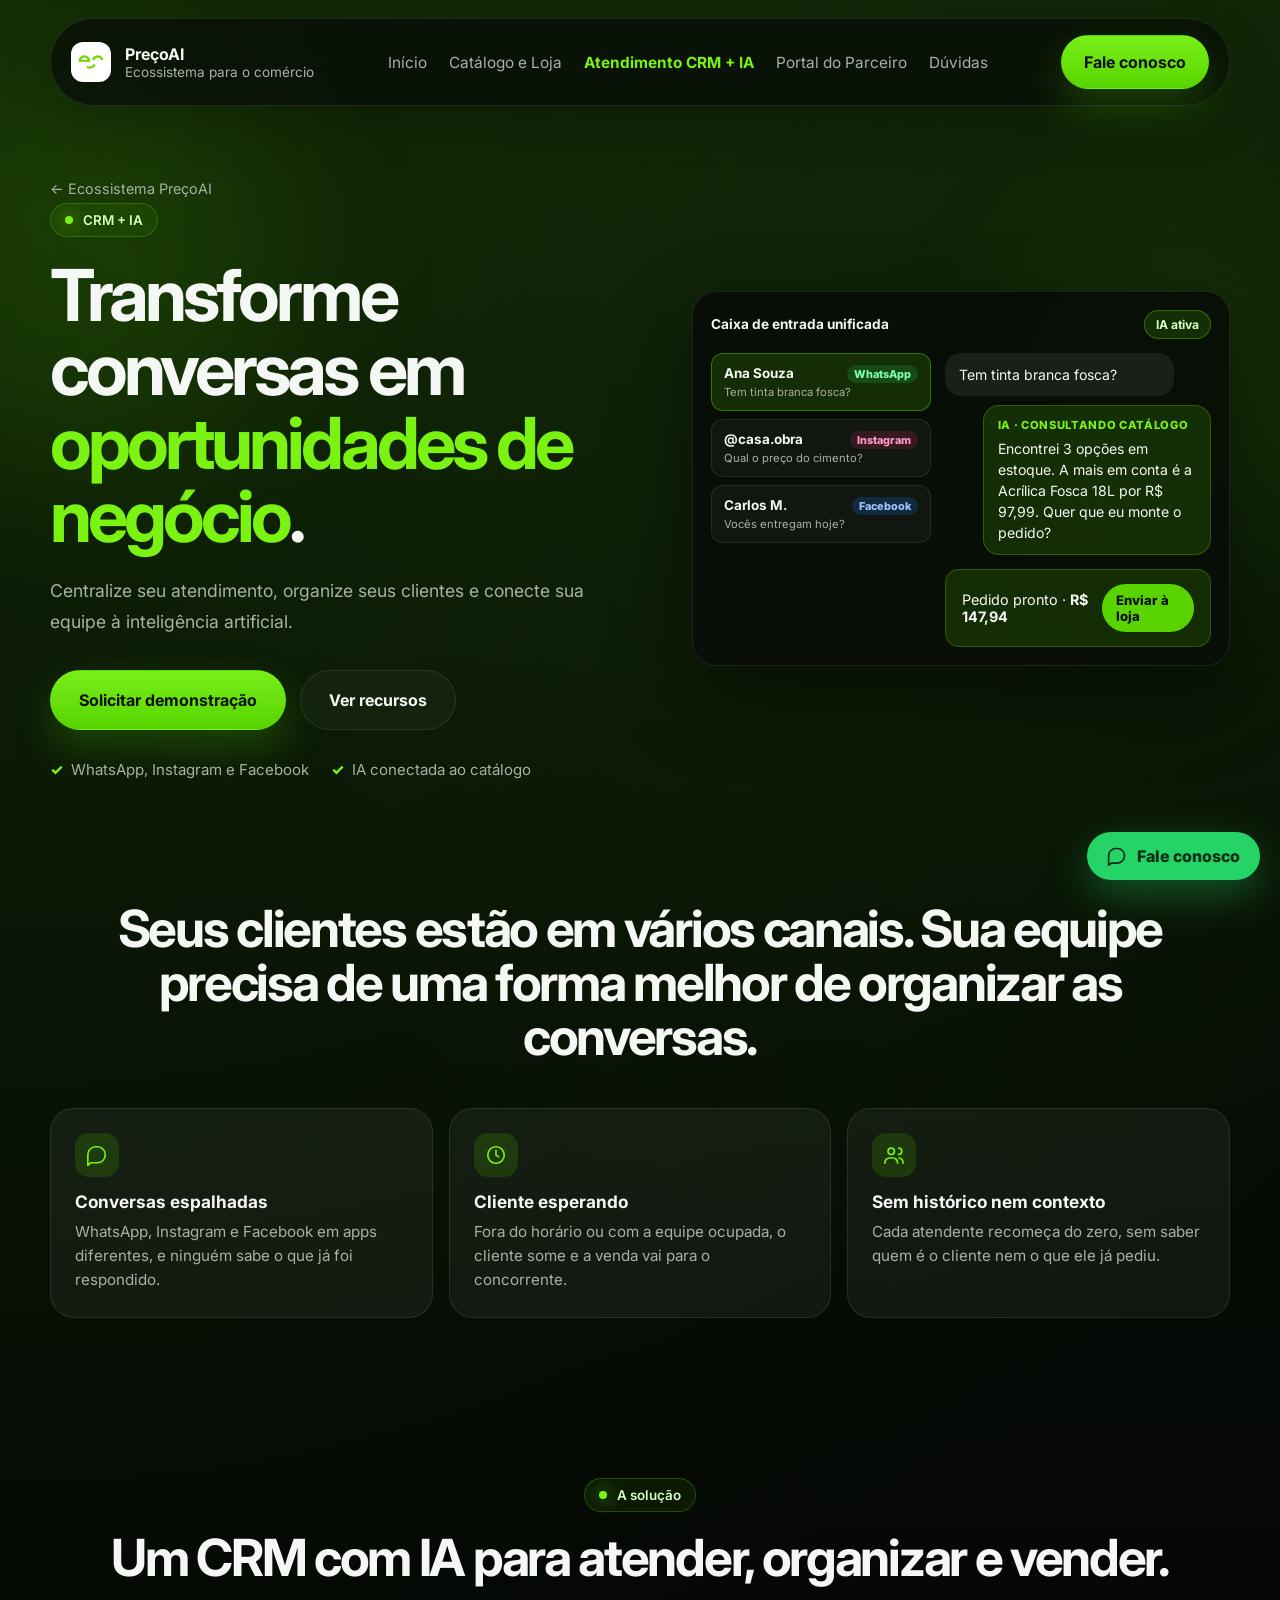
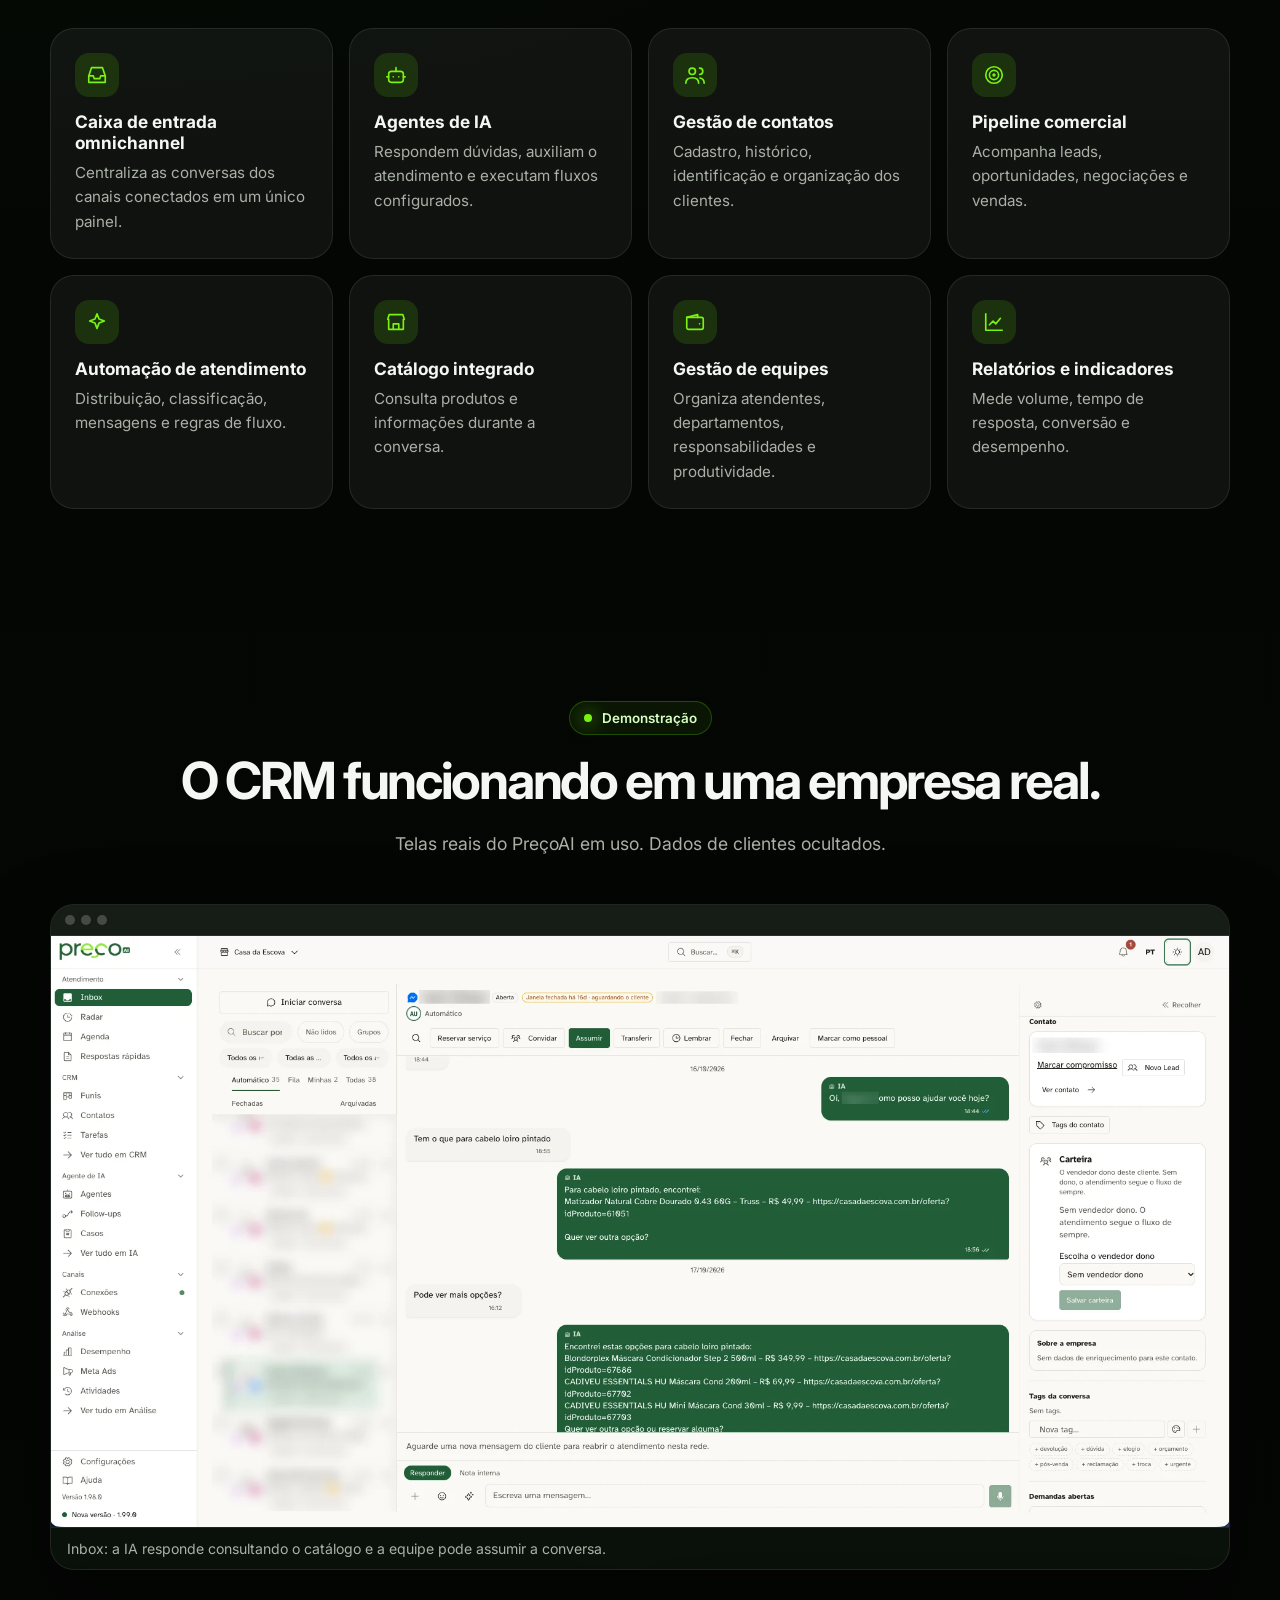
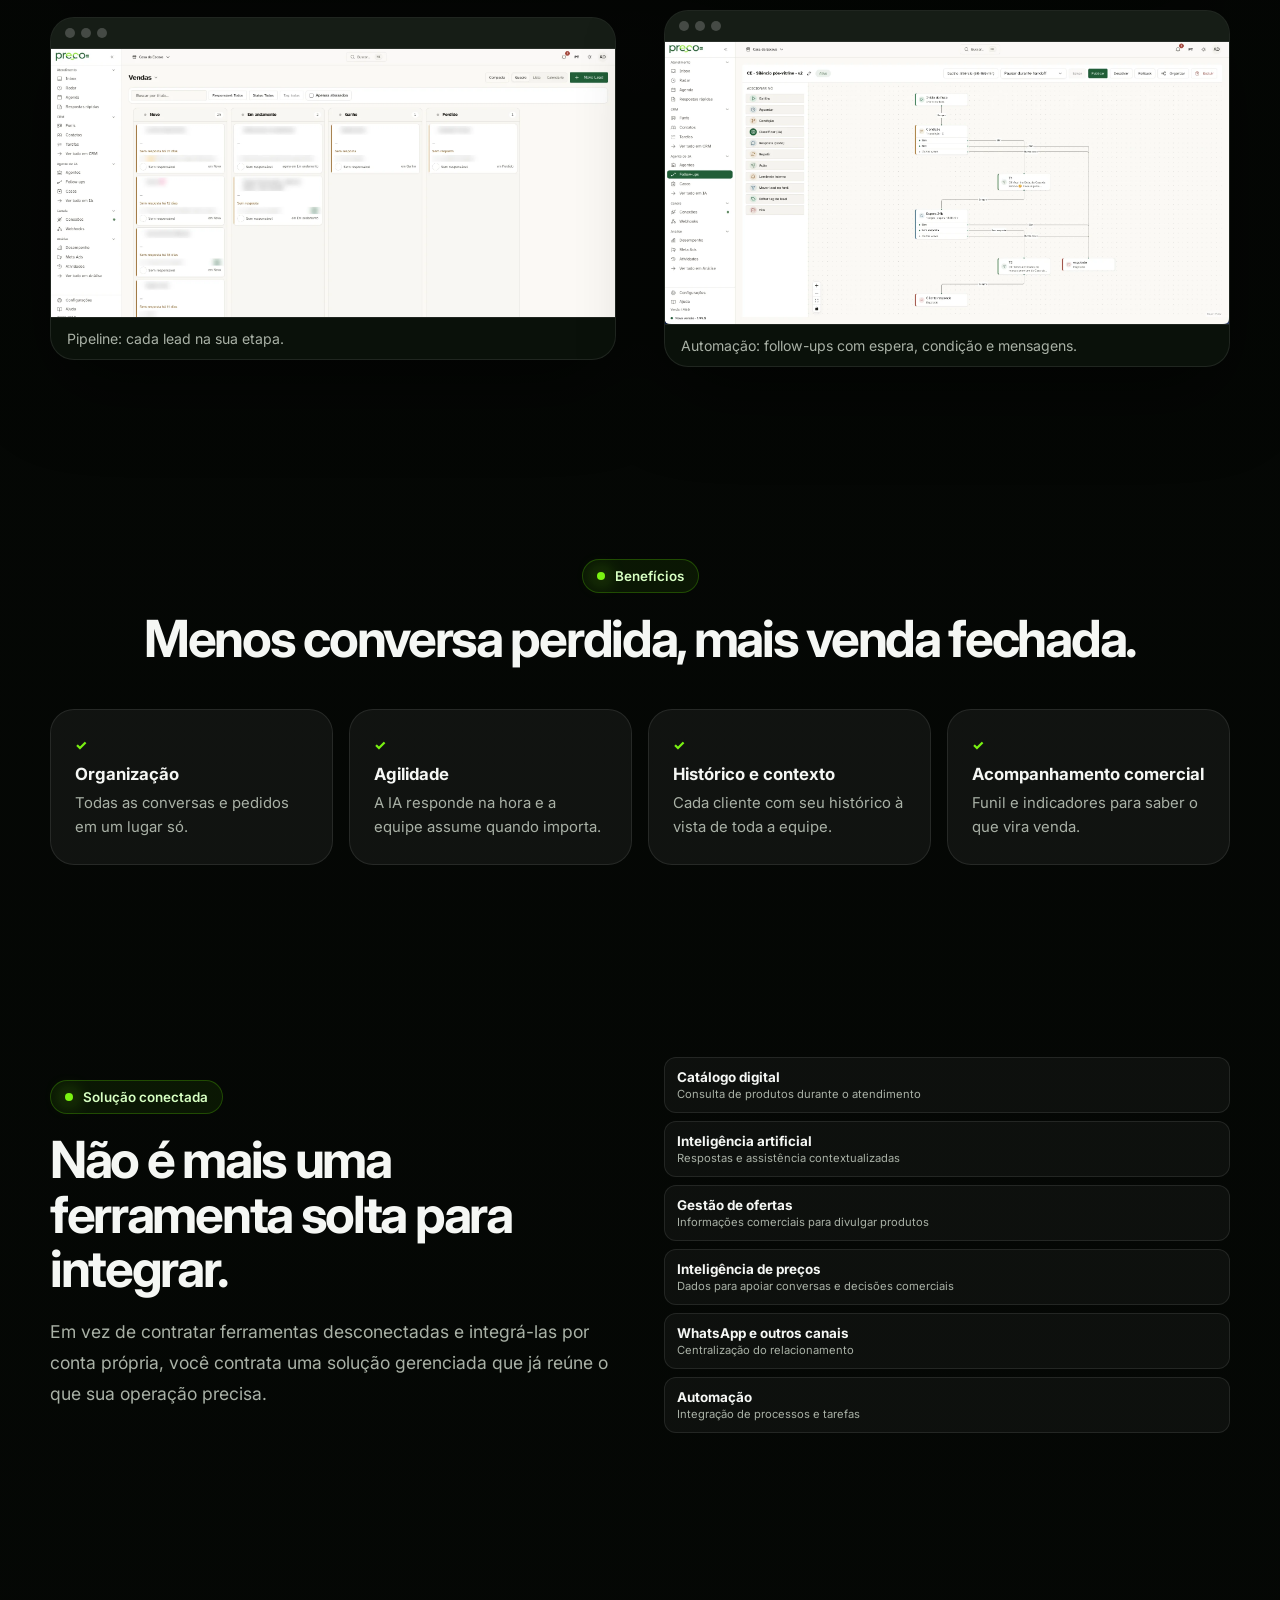
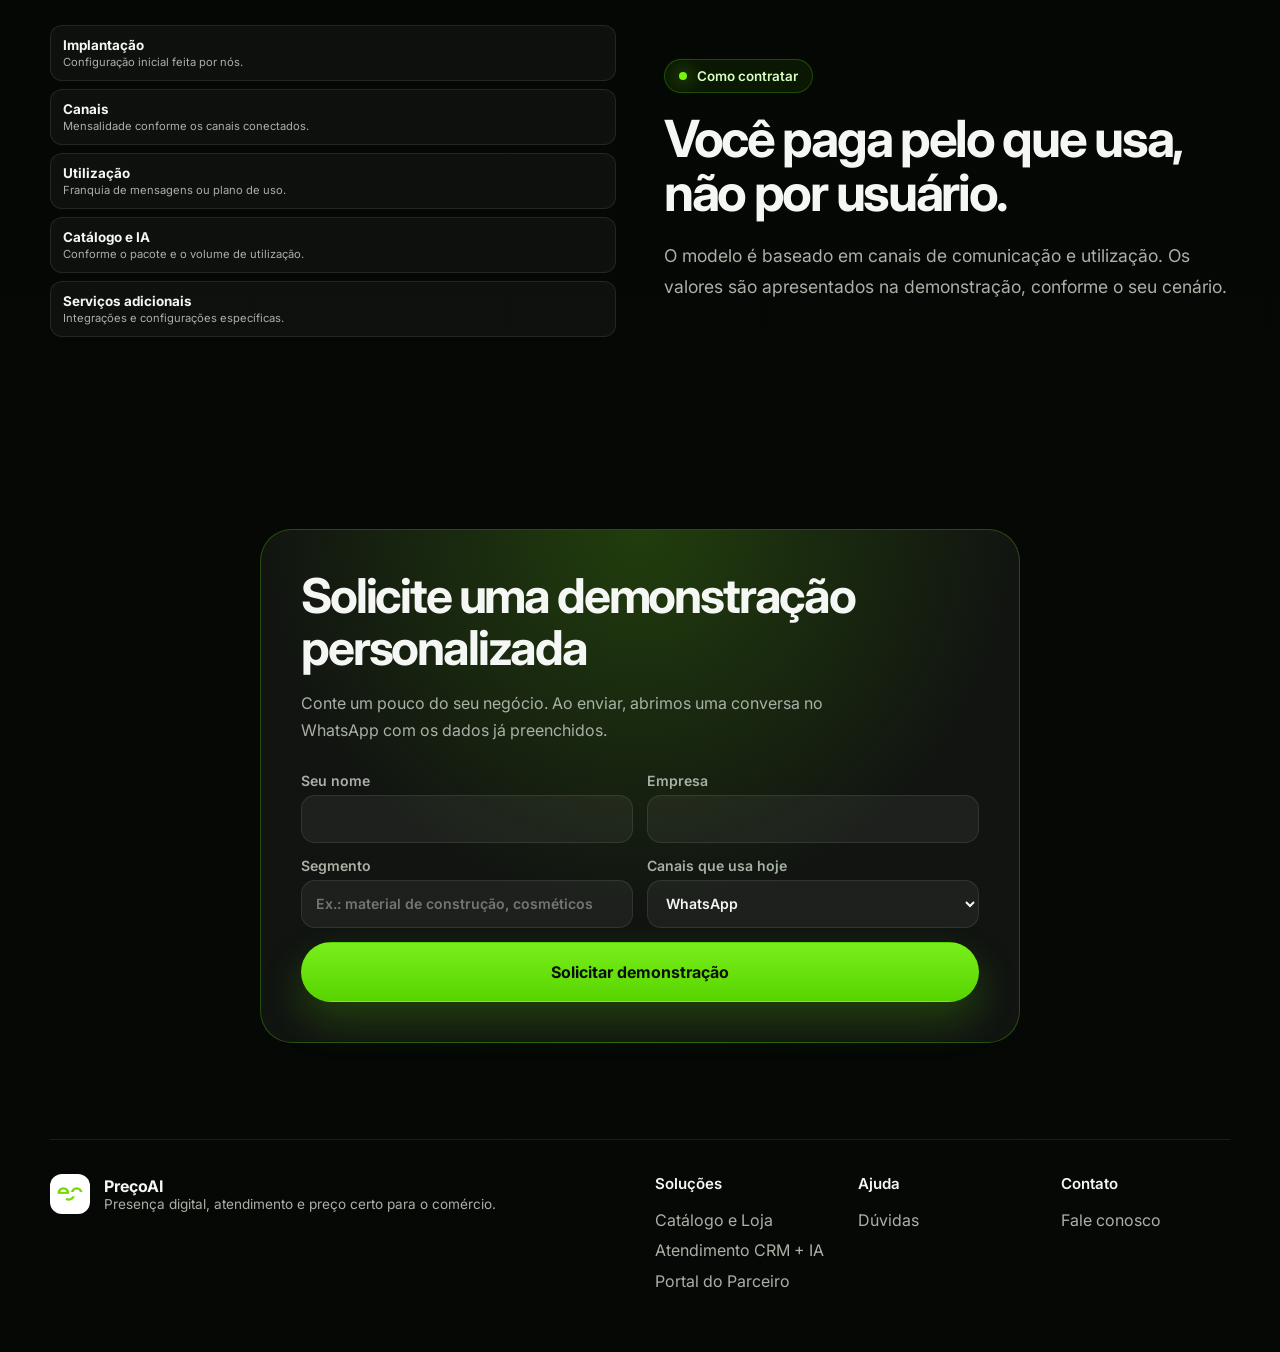
==== atendimento.html @ f839d039 "Reescreve a página de preços como Portal do Parceiro, com prints reais (dados ocultados) e formulári" ====
<!DOCTYPE html>
<html lang="pt-BR">
  <head>
    <meta charset="UTF-8" />
    <meta name="viewport" content="width=device-width, initial-scale=1.0" />
    <title>CRM com IA para atendimento e vendas | PreçoAI</title>
    <meta name="description" content="CRM com IA: centralize WhatsApp, Instagram e Facebook, organize clientes e transforme conversas em oportunidades de negócio." />
    <meta property="og:title" content="CRM com IA para atendimento e vendas | PreçoAI" />
    <meta property="og:description" content="CRM com IA: centralize WhatsApp, Instagram e Facebook, organize clientes e transforme conversas em oportunidades de negócio." />
    <meta property="og:type" content="website" />
    <meta property="og:image" content="./assets/capa-app.png" />
    <link rel="icon" type="image/png" href="./assets/favicon.png" />
    <link rel="preconnect" href="https://fonts.googleapis.com" />
    <link rel="preconnect" href="https://fonts.gstatic.com" crossorigin />
    <link href="https://fonts.googleapis.com/css2?family=Inter:wght@400;500;600;700;800&display=swap" rel="stylesheet" />
    <link rel="stylesheet" href="./styles.css" />
    <link rel="stylesheet" href="./ecossistema.css" />
  </head>
  <body>
    <div class="page-shell">
      <header class="topbar">
        <a class="brand" href="./index.html" aria-label="PreçoAI">
          <img src="./assets/favicon-wg.png" alt="" />
          <div><strong>PreçoAI</strong><span>Ecossistema para o comércio</span></div>
        </a>
        <button class="menu-toggle" type="button" aria-expanded="false" aria-controls="main-navigation">Menu</button>
        <nav class="nav-links" id="main-navigation" aria-label="Navegação principal"><a href="./index.html">Início</a><a href="./catalogo.html">Catálogo e Loja</a><a href="./atendimento.html" class="current" aria-current="page">Atendimento CRM + IA</a><a href="./precos.html">Portal do Parceiro</a><a href="./duvidas.html">Dúvidas</a></nav>
        <a class="button button-primary topbar-cta" href="https://wa.me/5595984042260?text=Ol%C3%A1%2C%20quero%20solicitar%20uma%20demonstra%C3%A7%C3%A3o%20do%20CRM%20com%20IA%20do%20Pre%C3%A7oAI." target="_blank" rel="noreferrer">Fale conosco</a>
      </header>
      <main>

<section class="eco-wrap eco-hero">
  <div class="reveal"><a class="crumb" href="./index.html">← Ecossistema PreçoAI</a><br/>
    <span class="eco-kicker"><span class="eyebrow-dot"></span>CRM + IA</span>
    <h1 class="eco-h1">Transforme conversas em <span class="hl">oportunidades de negócio</span>.</h1>
    <p class="eco-lead">Centralize seu atendimento, organize seus clientes e conecte sua equipe à inteligência artificial.</p>
    <div class="hero-actions"><a class="button button-primary button-large" href="#demonstracao">Solicitar demonstração</a><a class="button button-secondary button-large" href="#solucao">Ver recursos</a></div>
    <div class="eco-trust"><span>WhatsApp, Instagram e Facebook</span><span>IA conectada ao catálogo</span></div>
  </div>
  <div class="reveal reveal-delay" data-tilt><div class="mock">
  <div class="mock-head"><b>Caixa de entrada unificada</b><span class="chip on">IA ativa</span></div>
  <div class="inbox">
    <div class="inbox-list">
      <div class="inbox-item active"><b>Ana Souza <span class="ch wa">WhatsApp</span></b><small>Tem tinta branca fosca?</small></div>
      <div class="inbox-item"><b>@casa.obra <span class="ch ig">Instagram</span></b><small>Qual o preço do cimento?</small></div>
      <div class="inbox-item"><b>Carlos M. <span class="ch fb">Facebook</span></b><small>Vocês entregam hoje?</small></div>
    </div>
    <div>
      <div class="msg in">Tem tinta branca fosca?</div>
      <div class="msg ai"><small>IA · CONSULTANDO CATÁLOGO</small>Encontrei 3 opções em estoque. A mais em conta é a Acrílica Fosca 18L por R$ 97,99. Quer que eu monte o pedido?</div>
      <div class="mock-bar"><span>Pedido pronto · <b>R$ 147,94</b></span><span class="btn-mini">Enviar à loja</span></div>
    </div>
  </div>
</div></div>
</section>

<section class="eco-wrap eco-section tight">
  <div class="eco-center reveal"><h2 class="eco-h2">Seus clientes estão em vários canais. Sua equipe precisa de uma forma melhor de organizar as conversas.</h2></div>
  <div class="feat-grid reveal"><div class="feat"><span class="eco-ico"><svg viewBox="0 0 24 24" aria-hidden="true"><path d="M21 12a8.5 8.5 0 0 1-8.5 8.5H5l-3 3V12A8.5 8.5 0 0 1 10.5 3h2A8.5 8.5 0 0 1 21 12Z"/></svg></span><h3>Conversas espalhadas</h3><p>WhatsApp, Instagram e Facebook em apps diferentes, e ninguém sabe o que já foi respondido.</p></div><div class="feat"><span class="eco-ico"><svg viewBox="0 0 24 24" aria-hidden="true"><circle cx="12" cy="12" r="9"/><path d="M12 7v5l3 2"/></svg></span><h3>Cliente esperando</h3><p>Fora do horário ou com a equipe ocupada, o cliente some e a venda vai para o concorrente.</p></div><div class="feat"><span class="eco-ico"><svg viewBox="0 0 24 24" aria-hidden="true"><circle cx="9" cy="8" r="3.5"/><path d="M2 21c0-4 3-6 7-6s7 2 7 6"/><path d="M17 4.5a3.5 3.5 0 0 1 0 7M22 21c0-3-1.7-5-4.5-5.7"/></svg></span><h3>Sem histórico nem contexto</h3><p>Cada atendente recomeça do zero, sem saber quem é o cliente nem o que ele já pediu.</p></div></div>
</section>

<section class="eco-wrap eco-section" id="solucao">
  <div class="eco-center reveal"><span class="eco-kicker"><span class="eyebrow-dot"></span>A solução</span>
  <h2 class="eco-h2">Um CRM com IA para atender, organizar e vender.</h2></div>
  <div class="feat-grid reveal" style="grid-template-columns:repeat(4,1fr)"><div class="feat"><span class="eco-ico"><svg viewBox="0 0 24 24" aria-hidden="true"><path d="M3 13l3-9h12l3 9v7H3z"/><path d="M3 13h5l1 3h6l1-3h5"/></svg></span><h3>Caixa de entrada omnichannel</h3><p>Centraliza as conversas dos canais conectados em um único painel.</p></div><div class="feat"><span class="eco-ico"><svg viewBox="0 0 24 24" aria-hidden="true"><rect x="4" y="8" width="16" height="12" rx="3"/><path d="M12 8V4M9 14h.01M15 14h.01M2 14h2M20 14h2"/></svg></span><h3>Agentes de IA</h3><p>Respondem dúvidas, auxiliam o atendimento e executam fluxos configurados.</p></div><div class="feat"><span class="eco-ico"><svg viewBox="0 0 24 24" aria-hidden="true"><circle cx="9" cy="8" r="3.5"/><path d="M2 21c0-4 3-6 7-6s7 2 7 6"/><path d="M17 4.5a3.5 3.5 0 0 1 0 7M22 21c0-3-1.7-5-4.5-5.7"/></svg></span><h3>Gestão de contatos</h3><p>Cadastro, histórico, identificação e organização dos clientes.</p></div><div class="feat"><span class="eco-ico"><svg viewBox="0 0 24 24" aria-hidden="true"><circle cx="12" cy="12" r="9"/><circle cx="12" cy="12" r="5"/><circle cx="12" cy="12" r="1"/></svg></span><h3>Pipeline comercial</h3><p>Acompanha leads, oportunidades, negociações e vendas.</p></div><div class="feat"><span class="eco-ico"><svg viewBox="0 0 24 24" aria-hidden="true"><path d="M12 3l2.2 5.8L20 11l-5.8 2.2L12 19l-2.2-5.8L4 11l5.8-2.2z"/></svg></span><h3>Automação de atendimento</h3><p>Distribuição, classificação, mensagens e regras de fluxo.</p></div><div class="feat"><span class="eco-ico"><svg viewBox="0 0 24 24" aria-hidden="true"><path d="M3 9l1.5-5h15L21 9"/><path d="M4 9v11h16V9"/><path d="M9 20v-6h6v6"/></svg></span><h3>Catálogo integrado</h3><p>Consulta produtos e informações durante a conversa.</p></div><div class="feat"><span class="eco-ico"><svg viewBox="0 0 24 24" aria-hidden="true"><path d="M3 7h16a2 2 0 0 1 2 2v9a2 2 0 0 1-2 2H5a2 2 0 0 1-2-2z"/><path d="M3 7l12-3v3"/><path d="M17 14h.01"/></svg></span><h3>Gestão de equipes</h3><p>Organiza atendentes, departamentos, responsabilidades e produtividade.</p></div><div class="feat"><span class="eco-ico"><svg viewBox="0 0 24 24" aria-hidden="true"><path d="M3 3v18h18"/><path d="m7 15 4-4 3 3 5-6"/></svg></span><h3>Relatórios e indicadores</h3><p>Mede volume, tempo de resposta, conversão e desempenho.</p></div></div>
</section>

<section class="eco-wrap eco-section">
  <div class="eco-center reveal"><span class="eco-kicker"><span class="eyebrow-dot"></span>Demonstração</span>
  <h2 class="eco-h2">O CRM funcionando em uma empresa real.</h2>
  <p class="eco-lead">Telas reais do PreçoAI em uso. Dados de clientes ocultados.</p></div>
  <div class="reveal" style="margin-top:44px"><figure class="shot"><div class="shot-bar"><i></i><i></i><i></i></div><img src="./assets/crm-inbox.webp" alt="Inbox do PreçoAI com a IA atendendo um cliente e painel de contato" loading="lazy" width="1920" height="960" /><figcaption>Inbox: a IA responde consultando o catálogo e a equipe pode assumir a conversa.</figcaption></figure></div>
  <div class="split" style="margin-top:40px">
    <div class="reveal"><figure class="shot"><div class="shot-bar"><i></i><i></i><i></i></div><img src="./assets/crm-funil.webp" alt="Funil de vendas em quadro com etapas Novo, Em andamento, Ganho e Perdido" loading="lazy" width="1920" height="960" /><figcaption>Pipeline: cada lead na sua etapa.</figcaption></figure></div>
    <div class="reveal reveal-delay"><figure class="shot"><div class="shot-bar"><i></i><i></i><i></i></div><img src="./assets/crm-followups.webp" alt="Editor visual de follow-ups automáticos com condições e mensagens" loading="lazy" width="1920" height="960" /><figcaption>Automação: follow-ups com espera, condição e mensagens.</figcaption></figure></div>
  </div>
</section>

<section class="eco-wrap eco-section">
  <div class="eco-center reveal"><span class="eco-kicker"><span class="eyebrow-dot"></span>Benefícios</span>
  <h2 class="eco-h2">Menos conversa perdida, mais venda fechada.</h2></div>
  <div class="steps reveal" style="counter-reset:none"><div class="step nonum"><h3>Organização</h3><p>Todas as conversas e pedidos em um lugar só.</p></div><div class="step nonum"><h3>Agilidade</h3><p>A IA responde na hora e a equipe assume quando importa.</p></div><div class="step nonum"><h3>Histórico e contexto</h3><p>Cada cliente com seu histórico à vista de toda a equipe.</p></div><div class="step nonum"><h3>Acompanhamento comercial</h3><p>Funil e indicadores para saber o que vira venda.</p></div></div>
</section>

<section class="eco-wrap eco-section">
  <div class="split">
    <div class="reveal"><span class="eco-kicker"><span class="eyebrow-dot"></span>Solução conectada</span>
      <h2 class="eco-h2">Não é mais uma ferramenta solta para integrar.</h2>
      <p class="eco-lead">Em vez de contratar ferramentas desconectadas e integrá-las por conta própria, você contrata uma solução gerenciada que já reúne o que sua operação precisa.</p></div>
    <div class="reveal reveal-delay"><div class="inbox-list"><div class="inbox-item"><b>Catálogo digital</b><small>Consulta de produtos durante o atendimento</small></div><div class="inbox-item"><b>Inteligência artificial</b><small>Respostas e assistência contextualizadas</small></div><div class="inbox-item"><b>Gestão de ofertas</b><small>Informações comerciais para divulgar produtos</small></div><div class="inbox-item"><b>Inteligência de preços</b><small>Dados para apoiar conversas e decisões comerciais</small></div><div class="inbox-item"><b>WhatsApp e outros canais</b><small>Centralização do relacionamento</small></div><div class="inbox-item"><b>Automação</b><small>Integração de processos e tarefas</small></div></div></div>
  </div>
</section>

<section class="eco-wrap eco-section">
  <div class="split rev">
    <div class="reveal"><span class="eco-kicker"><span class="eyebrow-dot"></span>Como contratar</span>
      <h2 class="eco-h2">Você paga pelo que usa, não por usuário.</h2>
      <p class="eco-lead">O modelo é baseado em canais de comunicação e utilização. Os valores são apresentados na demonstração, conforme o seu cenário.</p></div>
    <div class="reveal reveal-delay"><div class="inbox-list"><div class="inbox-item"><b>Implantação</b><small>Configuração inicial feita por nós.</small></div><div class="inbox-item"><b>Canais</b><small>Mensalidade conforme os canais conectados.</small></div><div class="inbox-item"><b>Utilização</b><small>Franquia de mensagens ou plano de uso.</small></div><div class="inbox-item"><b>Catálogo e IA</b><small>Conforme o pacote e o volume de utilização.</small></div><div class="inbox-item"><b>Serviços adicionais</b><small>Integrações e configurações específicas.</small></div></div></div>
  </div>
</section>

<section class="eco-wrap eco-section" id="demonstracao">
  <div class="eco-wrap reveal" style="max-width:760px;padding:0">
    <div class="eco-cta" style="text-align:left;padding:40px">
      <h2>Solicite uma demonstração personalizada</h2>
      <p style="margin-left:0">Conte um pouco do seu negócio. Ao enviar, abrimos uma conversa no WhatsApp com os dados já preenchidos.</p>
      <form class="demo-form" data-wa="5595984042260" data-msg="Olá, quero solicitar uma demonstração do CRM com IA do PreçoAI.">
        <label data-l="Nome">Seu nome<input name="nome" required autocomplete="name" /></label>
        <label data-l="Empresa">Empresa<input name="empresa" required autocomplete="organization" /></label>
        <label data-l="Segmento">Segmento<input name="segmento" placeholder="Ex.: material de construção, cosméticos" /></label>
        <label data-l="Canais">Canais que usa hoje
          <select name="canais"><option>WhatsApp</option><option>WhatsApp e Instagram</option><option>WhatsApp, Instagram e Facebook</option><option>Outros</option></select>
        </label>
        <button class="button button-primary button-large" type="submit">Solicitar demonstração</button>
      </form>
    </div>
  </div>
</section>

      </main>
      <footer class="footer">
        <div class="footer-brand"><img src="./assets/favicon-wg.png" alt="" /><div><strong>PreçoAI</strong><span>Presença digital, atendimento e preço certo para o comércio.</span></div></div>
        <div class="footer-columns">
          <div><span>Soluções</span><a href="./catalogo.html">Catálogo e Loja</a><a href="./atendimento.html">Atendimento CRM + IA</a><a href="./precos.html">Portal do Parceiro</a></div>
          <div><span>Ajuda</span><a href="./duvidas.html">Dúvidas</a></div>
          <div><span>Contato</span><a href="https://wa.me/5595984042260?text=Ol%C3%A1%2C%20quero%20falar%20com%20o%20Pre%C3%A7oAI." target="_blank" rel="noreferrer">Fale conosco</a></div>
        </div>
      </footer>
    </div>
    <a class="wa-float" href="https://wa.me/5595984042260?text=Ol%C3%A1%2C%20quero%20solicitar%20uma%20demonstra%C3%A7%C3%A3o%20do%20CRM%20com%20IA%20do%20Pre%C3%A7oAI." target="_blank" rel="noreferrer" aria-label="Fale conosco pelo WhatsApp">
      <svg width="20" height="20" viewBox="0 0 24 24" fill="none" stroke="currentColor" stroke-width="2" stroke-linecap="round" stroke-linejoin="round" aria-hidden="true"><path d="M21 12a8.5 8.5 0 0 1-8.5 8.5H5l-3 3V12A8.5 8.5 0 0 1 10.5 3h2A8.5 8.5 0 0 1 21 12Z"/></svg><span>Fale conosco</span>
    </a>
    <script src="./script.js"></script>
  </body>
</html>
---- styles.css ----
:root {
  --bg: #050805;
  --surface: rgba(10, 16, 10, 0.78);
  --surface-strong: #0d130d;
  --surface-soft: rgba(255, 255, 255, 0.05);
  --text: #f5f7f4;
  --muted: #a9b1a6;
  --line: rgba(255, 255, 255, 0.09);
  --accent: #59d400;
  --accent-strong: #7af212;
  --accent-soft: rgba(89, 212, 0, 0.16);
  --accent-glow: rgba(89, 212, 0, 0.3);
  --shadow: 0 30px 80px rgba(0, 0, 0, 0.45);
  --radius-xl: 32px;
  --radius-lg: 24px;
  --radius-md: 18px;
  --radius-sm: 14px;
  --content-width: 1180px;
}

*,
*::before,
*::after {
  box-sizing: border-box;
}

html {
  scroll-behavior: smooth;
}

body {
  margin: 0;
  font-family: "Inter", "SF Pro Display", system-ui, sans-serif;
  background:
    radial-gradient(circle at top left, rgba(89, 212, 0, 0.12), transparent 28%),
    radial-gradient(circle at top right, rgba(89, 212, 0, 0.08), transparent 22%),
    linear-gradient(180deg, #071007 0%, #040604 30%, #050805 100%);
  color: var(--text);
}

img {
  display: block;
  max-width: 100%;
}

a {
  color: inherit;
  text-decoration: none;
}

button {
  font: inherit;
}

.icon-sprite {
  position: absolute;
  width: 0;
  height: 0;
  overflow: hidden;
}

.page-shell {
  position: relative;
  overflow: hidden;
}

.page-shell::before,
.page-shell::after {
  content: "";
  position: fixed;
  inset: auto;
  z-index: -1;
  pointer-events: none;
  border-radius: 999px;
  filter: blur(80px);
}

.page-shell::before {
  width: 420px;
  height: 420px;
  top: 6%;
  left: -140px;
  background: rgba(89, 212, 0, 0.12);
}

.page-shell::after {
  width: 340px;
  height: 340px;
  right: -80px;
  top: 24%;
  background: rgba(89, 212, 0, 0.08);
}

.topbar,
.section,
.proof-strip,
.footer {
  width: min(calc(100% - 40px), var(--content-width));
  margin-inline: auto;
}

.topbar {
  position: sticky;
  top: 18px;
  z-index: 20;
  display: flex;
  align-items: center;
  justify-content: space-between;
  gap: 20px;
  padding: 16px 20px;
  margin-top: 18px;
  background: rgba(7, 12, 7, 0.72);
  backdrop-filter: blur(18px);
  border: 1px solid var(--line);
  border-radius: 999px;
  box-shadow: 0 18px 50px rgba(0, 0, 0, 0.18);
}

.menu-toggle {
  display: none;
  border: 1px solid var(--line);
  border-radius: 999px;
  padding: 10px 14px;
  background: rgba(255, 255, 255, 0.04);
  color: var(--text);
  font-weight: 700;
}

.home-hero {
  min-height: calc(100vh - 112px);
}

.home-banner {
  width: min(calc(100% - 44px), var(--content-width));
  margin: 28px auto 0;
  overflow: hidden;
  border: 1px solid var(--line);
  border-radius: var(--radius-xl);
  background: rgba(255, 255, 255, 0.04);
}

.home-banner img {
  display: block;
  width: 100%;
  height: auto;
  object-fit: cover;
}

.hero-note {
  display: flex;
  align-items: center;
  gap: 10px;
  margin-top: 24px;
  color: var(--muted);
  font-size: 0.92rem;
}

.home-hero-visual {
  position: relative;
  min-height: 580px;
}

.offer-dashboard {
  position: absolute;
  inset: 7% 0 auto 5%;
  z-index: 2;
  padding: 24px;
  border-radius: var(--radius-xl);
  background: rgba(8, 14, 8, 0.92);
  backdrop-filter: blur(22px);
}

.offer-dashboard-header,
.offer-row,
.offer-highlight,
.search-bar {
  display: flex;
  align-items: center;
}

.offer-dashboard-header {
  justify-content: space-between;
  gap: 14px;
}

.offer-dashboard-header > span:last-child,
.offer-row span,
.offer-highlight span,
.offer-highlight small {
  color: var(--muted);
  font-size: 0.82rem;
}

.search-bar {
  gap: 10px;
  margin-top: 24px;
  padding: 15px 16px;
  border: 1px solid var(--line);
  border-radius: 16px;
  color: var(--muted);
  background: rgba(255, 255, 255, 0.04);
}

.search-bar span {
  color: var(--accent-strong);
  font-size: 1.25rem;
}

.offer-highlight {
  gap: 16px;
  margin-top: 16px;
  padding: 18px;
  border: 1px solid rgba(89, 212, 0, 0.2);
  border-radius: 20px;
  background: linear-gradient(135deg, rgba(89, 212, 0, 0.16), rgba(255, 255, 255, 0.03));
}

.offer-highlight strong,
.offer-highlight small {
  display: block;
}

.offer-highlight strong {
  margin-top: 4px;
  font-size: 1.05rem;
}

.offer-highlight small {
  margin-top: 6px;
  line-height: 1.5;
}

.offer-icon,
.offer-avatar,
.journey-icon {
  display: grid;
  place-items: center;
  flex: 0 0 auto;
  border-radius: 15px;
  background: rgba(89, 212, 0, 0.12);
  border: 1px solid rgba(89, 212, 0, 0.18);
}

.offer-icon {
  width: 52px;
  height: 52px;
  font-size: 1.5rem;
}

.offer-list {
  display: grid;
  gap: 10px;
  margin-top: 16px;
}

.offer-row {
  gap: 12px;
  padding: 12px;
  border-radius: 16px;
  background: rgba(255, 255, 255, 0.035);
}

.offer-avatar {
  width: 42px;
  height: 42px;
}

.offer-row div:nth-child(2) {
  min-width: 0;
  flex: 1;
}

.offer-row strong,
.offer-row span {
  display: block;
}

.offer-row span {
  margin-top: 4px;
  white-space: nowrap;
  overflow: hidden;
  text-overflow: ellipsis;
}

.offer-row b {
  color: #d7ffc2;
  font-size: 0.78rem;
  white-space: nowrap;
}

.audience-split,
.journey-grid,
.home-links-grid {
  display: grid;
  gap: 18px;
}

.audience-split {
  grid-template-columns: repeat(2, minmax(0, 1fr));
}

.audience-panel {
  min-height: 310px;
  padding: 32px;
  border: 1px solid var(--line);
  border-radius: var(--radius-lg);
  background: linear-gradient(180deg, rgba(255, 255, 255, 0.05), rgba(255, 255, 255, 0.025));
  box-shadow: var(--shadow);
}

.audience-panel-accent {
  background: linear-gradient(180deg, rgba(89, 212, 0, 0.17), rgba(255, 255, 255, 0.025));
}

.panel-kicker {
  display: block;
  margin-top: 22px;
  color: #d7ffc2;
  font-size: 0.86rem;
  font-weight: 700;
}

.audience-panel h3 {
  max-width: 430px;
  margin: 10px 0 0;
  font-size: clamp(1.7rem, 3vw, 2.5rem);
  letter-spacing: -0.04em;
}

.audience-panel p {
  max-width: 500px;
  margin: 14px 0 0;
  color: var(--muted);
  line-height: 1.7;
}

.text-link {
  display: inline-flex;
  gap: 8px;
  margin-top: 22px;
  color: #d7ffc2;
  font-weight: 700;
}

.journey-grid {
  grid-template-columns: repeat(4, minmax(0, 1fr));
}

.journey-card {
  position: relative;
  min-height: 250px;
  padding: 24px;
  border: 1px solid var(--line);
  border-radius: var(--radius-lg);
  background: linear-gradient(180deg, rgba(255, 255, 255, 0.05), rgba(255, 255, 255, 0.025));
}

.journey-card > span {
  position: absolute;
  top: 18px;
  right: 20px;
  color: rgba(255, 255, 255, 0.14);
  font-size: 2.2rem;
  font-weight: 800;
}

.journey-icon {
  width: 50px;
  height: 50px;
  font-size: 1.35rem;
}

.journey-card h3 {
  margin: 24px 0 0;
  font-size: 1.2rem;
}

.journey-card p {
  margin: 12px 0 0;
  color: var(--muted);
  line-height: 1.65;
}

.home-links-grid {
  grid-template-columns: repeat(5, minmax(0, 1fr));
}

.home-video-section {
  padding-top: 0;
}

.home-video {
  display: block;
  width: min(100%, 1120px);
  margin: 0 auto;
  aspect-ratio: 16 / 9;
  object-fit: cover;
  border: 1px solid var(--line);
  border-radius: var(--radius-xl);
  background: #050705;
}

.home-link-card {
  min-height: 220px;
  padding: 24px;
  border: 1px solid var(--line);
  border-radius: var(--radius-lg);
  background: linear-gradient(180deg, rgba(255, 255, 255, 0.05), rgba(255, 255, 255, 0.025));
  transition: transform 180ms ease, border-color 180ms ease, background 180ms ease;
}

.home-link-card:hover {
  transform: translateY(-4px);
  border-color: rgba(89, 212, 0, 0.34);
  background: linear-gradient(180deg, rgba(89, 212, 0, 0.1), rgba(255, 255, 255, 0.03));
}

.home-link-card > span {
  color: #d7ffc2;
  font-size: 0.82rem;
  font-weight: 700;
}

.home-link-card h3 {
  margin: 32px 0 0;
  font-size: 1.2rem;
}

.home-link-card p {
  min-height: 60px;
  margin: 12px 0 0;
  color: var(--muted);
  line-height: 1.6;
}

.home-link-card strong {
  display: block;
  margin-top: 18px;
  color: #d7ffc2;
  font-size: 0.9rem;
}

.content-page {
  padding-top: 72px;
}

.content-hero {
  max-width: 820px;
  padding-bottom: 58px;
}

.content-hero h1 {
  margin: 20px 0 0;
  max-width: 800px;
  font-size: clamp(2.8rem, 6vw, 5.5rem);
  line-height: 1.02;
  letter-spacing: -0.06em;
}

.content-hero p {
  max-width: 700px;
  margin: 24px 0 0;
  color: var(--muted);
  font-size: 1.1rem;
  line-height: 1.75;
}

.info-grid,
.plan-grid,
.faq-grid {
  display: grid;
  grid-template-columns: repeat(3, minmax(0, 1fr));
  gap: 18px;
}

.info-card,
.plan-card,
.faq-card {
  padding: 28px;
  border: 1px solid var(--line);
  border-radius: var(--radius-lg);
  background: linear-gradient(180deg, rgba(255, 255, 255, 0.05), rgba(255, 255, 255, 0.025));
  box-shadow: var(--shadow);
}

.info-card h2,
.info-card h3,
.plan-card h2,
.faq-card h2 {
  margin: 18px 0 0;
  font-size: 1.45rem;
  letter-spacing: -0.03em;
}

.info-card p,
.plan-card p,
.faq-card p {
  margin: 12px 0 0;
  color: var(--muted);
  line-height: 1.7;
}

.info-card ul,
.plan-card ul {
  display: grid;
  gap: 10px;
  margin: 20px 0 0;
  padding: 0;
  list-style: none;
}

.info-card li,
.plan-card li {
  position: relative;
  padding-left: 20px;
  color: var(--muted);
  line-height: 1.5;
}

.info-card li::before,
.plan-card li::before {
  content: "✓";
  position: absolute;
  left: 0;
  color: var(--accent-strong);
}

.plan-grid {
  grid-template-columns: repeat(3, minmax(0, 1fr));
}

.plan-card {
  min-height: 390px;
}

.plan-card.featured {
  border-color: rgba(89, 212, 0, 0.38);
  background: linear-gradient(180deg, rgba(89, 212, 0, 0.16), rgba(255, 255, 255, 0.025));
}

.plan-limit {
  display: block;
  margin-top: 20px;
  color: var(--text);
  font-size: 1.6rem;
  font-weight: 800;
  letter-spacing: -0.04em;
}

.page-cta {
  margin-top: 34px;
}

.faq-grid {
  grid-template-columns: repeat(2, minmax(0, 1fr));
}

.faq-card h2 {
  font-size: 1.15rem;
}

.simple-footer-cta {
  margin-top: 22px;
}

@media (max-width: 920px) {
  .info-grid,
  .plan-grid,
  .faq-grid {
    grid-template-columns: 1fr;
  }
}

.brand,
.footer-brand {
  display: flex;
  align-items: center;
  gap: 14px;
}

.brand img,
.footer-brand img {
  width: 40px;
  height: 40px;
  border-radius: 12px;
}

.brand strong,
.footer-brand strong {
  display: block;
  font-size: 1rem;
}

.brand span,
.footer-brand span {
  display: block;
  color: var(--muted);
  font-size: 0.85rem;
}

.nav-links {
  display: flex;
  align-items: center;
  gap: 22px;
  color: var(--muted);
  font-size: 0.96rem;
}

.nav-links a:hover {
  color: var(--text);
}

.section {
  padding: 110px 0;
}

.hero {
  display: grid;
  grid-template-columns: 1.02fr 0.98fr;
  align-items: center;
  min-height: calc(100vh - 112px);
  gap: 48px;
  padding-top: 48px;
}

.hero-copy {
  max-width: 610px;
}

.eyebrow,
.section-kicker,
.pill,
.comparison-label {
  display: inline-flex;
  align-items: center;
  gap: 10px;
  padding: 8px 14px;
  border-radius: 999px;
  border: 1px solid rgba(89, 212, 0, 0.25);
  background: rgba(89, 212, 0, 0.08);
  color: #d7ffc2;
  font-size: 0.84rem;
  font-weight: 600;
  letter-spacing: 0.01em;
}

.eyebrow-dot,
.status-dot {
  width: 8px;
  height: 8px;
  border-radius: 50%;
  background: var(--accent-strong);
  box-shadow: 0 0 18px var(--accent-strong);
}

.hero h1,
.section-heading h2,
.final-cta-card h2 {
  margin: 20px 0 0;
  line-height: 1.02;
  letter-spacing: -0.05em;
}

.hero h1 {
  font-size: clamp(3.4rem, 7vw, 6.2rem);
}

.hero-subtitle,
.section-heading p,
.final-cta-card p,
.pricing-header p,
.investment-card p {
  color: var(--muted);
  font-size: 1.08rem;
  line-height: 1.7;
}

.hero-subtitle {
  margin: 24px 0 0;
  max-width: 580px;
}

.hero-actions {
  display: flex;
  gap: 14px;
  flex-wrap: wrap;
  margin-top: 32px;
}

.button {
  display: inline-flex;
  align-items: center;
  justify-content: center;
  gap: 10px;
  min-height: 54px;
  padding: 0 22px;
  border-radius: 999px;
  border: 1px solid transparent;
  font-weight: 700;
  transition: transform 180ms ease, box-shadow 180ms ease, border-color 180ms ease,
    background 180ms ease;
}

.button svg {
  width: 18px;
  height: 18px;
  stroke: currentColor;
  fill: none;
  stroke-width: 1.8;
  stroke-linecap: round;
  stroke-linejoin: round;
}

.button:hover {
  transform: translateY(-1px);
}

.button-primary {
  background: linear-gradient(180deg, #79ef1a 0%, #59d400 100%);
  color: #071007;
  box-shadow: 0 18px 40px rgba(89, 212, 0, 0.24);
}

.button-primary:hover {
  box-shadow: 0 22px 46px rgba(89, 212, 0, 0.32);
}

.button-secondary {
  border-color: var(--line);
  background: rgba(255, 255, 255, 0.03);
  color: var(--text);
}

.button-secondary:hover {
  border-color: rgba(89, 212, 0, 0.3);
  background: rgba(89, 212, 0, 0.08);
}

.button-large {
  min-height: 60px;
  padding-inline: 28px;
}

.hero-metrics {
  display: grid;
  grid-template-columns: repeat(3, minmax(0, 1fr));
  gap: 14px;
  margin-top: 36px;
}

.metric-card,
.proof-card,
.bento-card,
.flow-card,
.comparison-card,
.audience-card,
.module-chip,
.investment-card,
.final-cta-card,
.screen-card,
.pricing-table,
.glass-card {
  background: linear-gradient(180deg, rgba(255, 255, 255, 0.05), rgba(255, 255, 255, 0.025));
  border: 1px solid var(--line);
  box-shadow: var(--shadow);
}

.metric-card {
  padding: 18px;
  border-radius: var(--radius-md);
}

.metric-card strong {
  display: block;
  font-size: 0.95rem;
}

.metric-card span {
  display: block;
  margin-top: 8px;
  color: var(--muted);
  line-height: 1.6;
  font-size: 0.92rem;
}

.hero-visual {
  position: relative;
  min-height: 720px;
}

.visual-glow {
  position: absolute;
  inset: 8% 12% auto auto;
  width: 320px;
  height: 320px;
  border-radius: 50%;
  background: radial-gradient(circle, rgba(89, 212, 0, 0.42), transparent 70%);
  filter: blur(40px);
}

.conversation-card {
  position: absolute;
  top: 12%;
  left: 0;
  z-index: 3;
  width: min(100%, 420px);
  padding: 24px;
  border-radius: var(--radius-xl);
  background: rgba(8, 14, 8, 0.92);
  backdrop-filter: blur(22px);
  border: 1px solid rgba(255, 255, 255, 0.08);
}

.conversation-header,
.order-summary,
.screen-card-top,
.cart-header,
.pricing-header {
  display: flex;
  align-items: center;
  justify-content: space-between;
  gap: 14px;
}

.conversation-header span:last-child,
.screen-card-top span {
  color: var(--muted);
  font-size: 0.86rem;
}

.status-pill {
  display: inline-flex;
  align-items: center;
  gap: 10px;
  font-size: 0.82rem;
  color: #d7ffc2;
}

.chat-stream {
  margin-top: 24px;
  display: grid;
  gap: 12px;
}

.chat-bubble {
  max-width: 88%;
  padding: 16px 18px;
  border-radius: 18px;
  line-height: 1.65;
}

.chat-user {
  justify-self: end;
  background: rgba(89, 212, 0, 0.16);
}

.chat-ai {
  background: rgba(255, 255, 255, 0.05);
  color: var(--text);
}

.product-inline-list {
  display: grid;
  gap: 12px;
  margin-top: 22px;
}

.product-inline {
  display: grid;
  grid-template-columns: 46px 1fr auto;
  align-items: center;
  gap: 12px;
  padding: 14px;
  border-radius: 18px;
  background: rgba(255, 255, 255, 0.035);
  border: 1px solid rgba(255, 255, 255, 0.06);
}

.product-inline strong,
.demo-product-card strong,
.cart-item strong,
.flow-card h3,
.bento-card h3,
.pricing-table h3,
.investment-card h3,
.final-cta-card h2 {
  font-weight: 700;
}

.product-inline span,
.demo-product-card small,
.cart-item small,
.bento-card p,
.flow-card p,
.conversation-line p,
.demo-step p,
.whatsapp-ready p,
.audience-card span,
.module-chip,
.feature-list li,
.limit-list li,
.comparison-card li {
  color: var(--muted);
}

.product-inline em {
  font-style: normal;
  font-size: 0.8rem;
  color: #d7ffc2;
  padding: 8px 10px;
  border-radius: 999px;
  background: rgba(89, 212, 0, 0.12);
}

.product-swatch,
.paint-preview,
.cart-thumb {
  border-radius: 14px;
  background: linear-gradient(135deg, #ffffff 0%, #d9e1e7 100%);
  border: 1px solid rgba(0, 0, 0, 0.06);
}

.product-emoji {
  width: 46px;
  height: 46px;
  display: grid;
  place-items: center;
  border-radius: 14px;
  background: linear-gradient(180deg, rgba(89, 212, 0, 0.16), rgba(89, 212, 0, 0.06));
  border: 1px solid rgba(89, 212, 0, 0.16);
  box-shadow: inset 0 1px 0 rgba(255, 255, 255, 0.06);
  font-size: 1.45rem;
}

.product-swatch {
  width: 46px;
  height: 46px;
}

.swatch-white,
.preview-snow {
  background: linear-gradient(135deg, #ffffff 0%, #eceff2 100%);
}

.swatch-ice,
.preview-cloud {
  background: linear-gradient(135deg, #f2f4f7 0%, #cfd5db 100%);
}

.preview-graphite {
  background: linear-gradient(135deg, #262e27 0%, #59625a 100%);
}

.order-summary {
  margin-top: 22px;
  padding-top: 22px;
  border-top: 1px solid var(--line);
}

.order-summary span,
.cart-footer small {
  display: block;
  color: var(--muted);
  font-size: 0.84rem;
}

.order-summary strong,
.cart-footer strong {
  display: block;
  margin-top: 5px;
}

.order-summary button,
.demo-product-card button,
.cart-footer button {
  border: 0;
  border-radius: 999px;
  padding: 12px 16px;
  background: linear-gradient(180deg, #79ef1a 0%, #59d400 100%);
  color: #071007;
  font-weight: 700;
}

.device-stage {
  position: absolute;
  right: 0;
  bottom: 0;
  width: min(100%, 520px);
}

.device-frame {
  position: relative;
  overflow: hidden;
  border-radius: 38px;
  border: 1px solid rgba(255, 255, 255, 0.08);
  background: linear-gradient(180deg, rgba(4, 8, 4, 0.92), rgba(8, 14, 8, 0.88));
  padding: 16px;
}

.device-frame img,
.screen-card img {
  width: 100%;
  border-radius: 28px;
  object-fit: cover;
  box-shadow: 0 24px 60px rgba(0, 0, 0, 0.32);
}

.floating-tag {
  position: absolute;
  z-index: 4;
  display: inline-flex;
  align-items: center;
  gap: 10px;
  padding: 14px 16px;
  border-radius: 999px;
  background: rgba(10, 18, 10, 0.86);
  border: 1px solid rgba(89, 212, 0, 0.18);
  box-shadow: 0 20px 50px rgba(0, 0, 0, 0.32);
  color: #dcffc8;
  font-size: 0.86rem;
}

.floating-tag svg,
.icon-badge svg,
.audience-card svg,
.module-chip svg,
.comparison-card svg {
  width: 18px;
  height: 18px;
  stroke: currentColor;
  fill: none;
  stroke-width: 1.8;
  stroke-linecap: round;
  stroke-linejoin: round;
}

.floating-tag-top {
  top: -18px;
  right: 20px;
}

.floating-tag-bottom {
  bottom: 24px;
  left: -18px;
}

.proof-strip {
  display: grid;
  grid-template-columns: repeat(3, minmax(0, 1fr));
  gap: 18px;
  margin-top: -10px;
}

.proof-card {
  padding: 24px 26px;
  border-radius: 24px;
}

.proof-card span {
  display: block;
  color: #d7ffc2;
  font-size: 0.84rem;
  font-weight: 600;
  letter-spacing: 0.01em;
}

.proof-card strong {
  display: block;
  margin-top: 12px;
  font-size: 1.08rem;
  line-height: 1.5;
}

.section-heading {
  max-width: 760px;
  margin-bottom: 42px;
}

.section-heading h2 {
  font-size: clamp(2.1rem, 4vw, 3.7rem);
}

.flow-grid {
  display: grid;
  grid-template-columns: repeat(4, minmax(0, 1fr));
  gap: 18px;
}

.flow-card,
.bento-card,
.audience-card,
.module-chip,
.comparison-card,
.pricing-table,
.investment-card,
.final-cta-card,
.screen-card {
  border-radius: var(--radius-lg);
}

.flow-card {
  position: relative;
  padding: 28px;
  min-height: 280px;
}

.step-number {
  position: absolute;
  top: 24px;
  right: 24px;
  font-size: 3rem;
  font-weight: 800;
  letter-spacing: -0.06em;
  color: rgba(255, 255, 255, 0.06);
}

.icon-badge {
  width: 52px;
  height: 52px;
  border-radius: 16px;
  display: grid;
  place-items: center;
  color: #d7ffc2;
  background: rgba(89, 212, 0, 0.12);
  border: 1px solid rgba(89, 212, 0, 0.18);
}

.flow-card h3,
.bento-card h3 {
  margin: 18px 0 0;
  font-size: 1.22rem;
  line-height: 1.35;
}

.flow-card p,
.bento-card p {
  margin: 14px 0 0;
  line-height: 1.7;
}

.bento-grid {
  display: grid;
  grid-template-columns: repeat(4, minmax(0, 1fr));
  gap: 18px;
}

.bento-card {
  min-height: 220px;
  padding: 26px;
}

.bento-card-large {
  grid-column: span 2;
  grid-row: span 2;
  display: grid;
  gap: 22px;
}

.bento-shot-stack {
  display: grid;
  grid-template-columns: 1fr 1fr;
  gap: 14px;
}

.bento-shot-stack img {
  height: 100%;
  min-height: 320px;
  object-fit: cover;
  border-radius: 24px;
}

.demo-layout {
  display: grid;
  grid-template-columns: 1.08fr 0.92fr;
  gap: 22px;
  align-items: start;
}

.demo-conversation {
  padding: 28px;
  border-radius: 28px;
  backdrop-filter: blur(18px);
}

.conversation-line span,
.demo-step span,
.whatsapp-ready span,
.cart-header span {
  display: block;
  color: #d7ffc2;
  font-size: 0.84rem;
  font-weight: 600;
}

.conversation-line p,
.demo-step p,
.whatsapp-ready p {
  margin: 10px 0 0;
  font-size: 1rem;
  line-height: 1.7;
}

.conversation-line + .conversation-line {
  margin-top: 22px;
}

.demo-products {
  display: grid;
  gap: 14px;
  margin: 28px 0;
}

.demo-product-card,
.cart-ecommerce,
.whatsapp-ready {
  border: 1px solid var(--line);
  background: rgba(255, 255, 255, 0.03);
  border-radius: 22px;
}

.demo-product-card {
  display: grid;
  grid-template-columns: 62px 1fr auto;
  align-items: center;
  gap: 14px;
  padding: 16px;
}

.paint-preview,
.cart-thumb {
  width: 62px;
  height: 62px;
}

.demo-emoji,
.cart-emoji {
  width: 62px;
  height: 62px;
  font-size: 1.8rem;
  border-radius: 18px;
}

.demo-step {
  margin-bottom: 18px;
}

.cart-ecommerce {
  padding: 22px;
}

.cart-header h3,
.pricing-header h3 {
  margin: 0;
  font-size: 1.32rem;
}

.cart-item {
  display: grid;
  grid-template-columns: 62px 1fr auto;
  align-items: center;
  gap: 14px;
  padding: 14px 0;
  border-bottom: 1px solid var(--line);
}

.cart-item:last-of-type {
  border-bottom: 0;
}

.cart-footer {
  display: flex;
  align-items: center;
  justify-content: space-between;
  gap: 14px;
  padding-top: 18px;
}

.whatsapp-ready {
  margin-top: 18px;
  padding: 22px;
  background: linear-gradient(180deg, rgba(89, 212, 0, 0.1), rgba(255, 255, 255, 0.04));
}

.screen-card {
  overflow: hidden;
  padding: 18px;
}

.screen-card-top {
  padding: 8px 6px 18px;
}

.screen-card-top strong {
  font-size: 1.12rem;
}

.comparison-section {
  padding-top: 90px;
}

.comparison-grid {
  display: grid;
  grid-template-columns: 1fr 1fr;
  gap: 18px;
}

.comparison-card {
  padding: 30px;
}

.comparison-card ul,
.feature-list,
.limit-list {
  margin: 22px 0 0;
  padding: 0;
  list-style: none;
  display: grid;
  gap: 14px;
}

.comparison-card li,
.feature-list li {
  display: flex;
  align-items: center;
  gap: 12px;
  min-height: 28px;
  line-height: 1.7;
}

.comparison-card-accent {
  background:
    linear-gradient(180deg, rgba(89, 212, 0, 0.16), rgba(255, 255, 255, 0.03)),
    linear-gradient(180deg, rgba(255, 255, 255, 0.05), rgba(255, 255, 255, 0.025));
}

.comparison-card-accent li,
.feature-list li {
  color: var(--text);
}

.comparison-card-accent svg,
.feature-list svg {
  color: #d7ffc2;
}

.comparison-card-muted svg {
  color: #ef8b8b;
}

.audience-grid {
  display: grid;
  grid-template-columns: repeat(5, minmax(0, 1fr));
  gap: 16px;
}

.audience-card {
  display: flex;
  flex-direction: column;
  gap: 16px;
  padding: 22px;
  min-height: 150px;
}

.audience-card svg,
.module-chip svg {
  color: #d7ffc2;
}

.modules-grid {
  display: grid;
  grid-template-columns: repeat(4, minmax(0, 1fr));
  gap: 16px;
}

.module-chip {
  display: flex;
  align-items: center;
  gap: 12px;
  min-height: 74px;
  padding: 0 20px;
  font-weight: 600;
}

.pricing-layout {
  display: grid;
  grid-template-columns: 1.08fr 0.92fr;
  gap: 18px;
  align-items: start;
}

.pricing-table {
  padding: 30px;
}

.investment-card h3 {
  display: block;
  margin-top: 10px;
  font-size: clamp(2.6rem, 4vw, 3.5rem);
  line-height: 1;
  letter-spacing: -0.06em;
}

.pricing-columns {
  display: grid;
  grid-template-columns: 1fr 1fr;
  gap: 28px;
  margin-top: 28px;
}

.pricing-columns h4 {
  margin: 0;
  font-size: 1rem;
}

.feature-list svg {
  width: 18px;
  height: 18px;
  stroke: currentColor;
  fill: none;
  stroke-width: 1.8;
  stroke-linecap: round;
  stroke-linejoin: round;
}

.limit-list li {
  position: relative;
  padding-left: 18px;
  min-height: 28px;
  line-height: 1.7;
}

.limit-list li::before {
  content: "";
  position: absolute;
  left: 0;
  top: 11px;
  width: 6px;
  height: 6px;
  border-radius: 50%;
  background: rgba(89, 212, 0, 0.72);
}

.investment-card {
  position: sticky;
  top: 110px;
  padding: 30px;
  background:
    radial-gradient(circle at top right, rgba(89, 212, 0, 0.22), transparent 38%),
    linear-gradient(180deg, rgba(255, 255, 255, 0.05), rgba(255, 255, 255, 0.02));
}

.investment-card .button + .button {
  margin-top: 12px;
}

.final-cta {
  padding-bottom: 120px;
}

.final-cta-card {
  text-align: center;
  padding: 70px 24px;
  background:
    radial-gradient(circle at top center, rgba(89, 212, 0, 0.16), transparent 38%),
    linear-gradient(180deg, rgba(255, 255, 255, 0.05), rgba(255, 255, 255, 0.02));
}

.final-cta-card h2 {
  max-width: 920px;
  margin-inline: auto;
  font-size: clamp(2.2rem, 4.2vw, 4.2rem);
}

.final-cta-card p {
  max-width: 760px;
  margin: 18px auto 0;
}

.final-cta-card .button {
  margin-top: 30px;
}

.footer {
  display: flex;
  align-items: flex-start;
  justify-content: space-between;
  gap: 28px;
  padding: 34px 0 56px;
  border-top: 1px solid var(--line);
}

.footer-columns {
  display: grid;
  grid-template-columns: repeat(3, minmax(0, 1fr));
  gap: 34px;
}

.footer-columns span {
  display: block;
  margin-bottom: 12px;
  color: var(--text);
  font-size: 0.94rem;
  font-weight: 600;
}

.footer-columns a {
  display: block;
  color: var(--muted);
  line-height: 1.9;
}

.footer-columns a:hover {
  color: var(--text);
}

.reveal {
  opacity: 0;
  transform: translateY(24px);
  transition: opacity 650ms ease, transform 650ms ease;
}

.reveal-delay {
  transition-delay: 90ms;
}

.reveal-delay-2 {
  transition-delay: 160ms;
}

.reveal-delay-3 {
  transition-delay: 230ms;
}

.reveal.is-visible {
  opacity: 1;
  transform: translateY(0);
}

@media (max-width: 1200px) {
  .hero {
    grid-template-columns: 1fr;
    min-height: auto;
    padding-top: 34px;
  }

  .hero-copy {
    max-width: none;
  }

  .hero-visual {
    min-height: 760px;
  }

  .flow-grid,
  .bento-grid,
  .audience-grid,
  .modules-grid {
    grid-template-columns: repeat(2, minmax(0, 1fr));
  }

  .journey-grid,
  .home-links-grid {
    grid-template-columns: repeat(2, minmax(0, 1fr));
  }

  .bento-card-large {
    grid-column: span 2;
  }

  .demo-layout,
  .pricing-layout,
  .comparison-grid {
    grid-template-columns: 1fr;
  }

  .investment-card {
    position: static;
  }
}

@media (max-width: 920px) {
  .topbar {
    padding: 14px 16px;
    border-radius: 28px;
  }

  .nav-links {
    display: none;
  }

  .menu-toggle {
    display: inline-flex;
  }

  .topbar.menu-open {
    flex-wrap: wrap;
  }

  .topbar.menu-open .nav-links {
    display: grid;
    order: 4;
    width: 100%;
    grid-template-columns: repeat(2, minmax(0, 1fr));
    padding-top: 12px;
    border-top: 1px solid var(--line);
  }

  .topbar .button {
    display: none;
  }

  .hero-metrics,
  .proof-strip,
  .pricing-columns {
    grid-template-columns: 1fr;
  }

  .audience-split {
    grid-template-columns: 1fr;
  }

  .conversation-card {
    position: relative;
    top: auto;
    left: auto;
    width: 100%;
    margin-bottom: 24px;
  }

  .device-stage {
    position: relative;
    width: 100%;
  }

  .hero-visual {
    min-height: auto;
  }

  .floating-tag-top,
  .floating-tag-bottom {
    position: static;
    margin: 0 0 14px;
  }

  .bento-shot-stack {
    grid-template-columns: 1fr;
  }

  .demo-product-card,
  .cart-item {
    grid-template-columns: 1fr;
    justify-items: start;
  }

  .cart-footer,
  .pricing-header {
    flex-direction: column;
    align-items: flex-start;
  }

  .footer,
  .footer-columns {
    grid-template-columns: 1fr;
    display: grid;
  }
}

@media (max-width: 640px) {
  .topbar,
  .home-banner,
  .section,
  .proof-strip,
  .footer {
    width: min(calc(100% - 24px), var(--content-width));
  }

  .home-banner {
    margin-top: 18px;
    border-radius: 18px;
  }

  .home-banner img {
    min-height: 280px;
    object-position: center;
  }

  .section {
    padding: 84px 0;
  }

  .hero h1 {
    font-size: 3rem;
  }

  .home-hero-visual {
    min-height: 500px;
  }

  .offer-dashboard {
    inset: 0;
    padding: 16px;
  }

  .offer-row b {
    display: none;
  }

  .journey-grid,
  .home-links-grid {
    grid-template-columns: 1fr;
  }

  .home-video {
    width: 100%;
    border-radius: 18px;
  }

  .audience-panel {
    min-height: auto;
    padding: 24px;
  }

  .hero-subtitle {
    font-size: 1rem;
  }

  .hero-metrics {
    display: none;
  }

  .hero-visual {
    display: grid;
    gap: 18px;
  }

  .flow-grid,
  .bento-grid,
  .audience-grid,
  .modules-grid {
    grid-template-columns: 1fr;
  }

  .bento-card-large {
    grid-column: span 1;
  }

  .proof-card,
  .flow-card,
  .bento-card,
  .comparison-card,
  .pricing-table,
  .investment-card,
  .final-cta-card,
  .demo-conversation,
  .screen-card {
    padding-inline: 20px;
  }

  .conversation-card {
    padding: 16px;
    margin-bottom: 0;
  }

  .chat-bubble {
    max-width: 100%;
    padding: 12px 14px;
  }

  .product-inline-list {
    gap: 10px;
  }

  .product-inline:nth-child(2) {
    display: none;
  }

  .device-stage {
    max-width: 290px;
    margin-inline: auto;
  }

  .device-frame {
    padding: 12px;
  }

  .device-frame img {
    max-height: 440px;
    object-fit: cover;
    object-position: top center;
  }

  .floating-tag {
    display: none;
  }

  .hero-actions .button {
    width: 100%;
  }
}
---- ecossistema.css ----
/* Ecossistema PreçoAI — componentes novos, camada sobre styles.css */

.eco-wrap { width: min(calc(100% - 40px), var(--content-width)); margin-inline: auto; }
.eco-section { padding: 96px 0; }
.eco-section.tight { padding: 64px 0; }

.eco-kicker {
  display: inline-flex; align-items: center; gap: 10px;
  padding: 8px 14px; border: 1px solid rgba(89,212,0,.28); border-radius: 999px;
  background: rgba(89,212,0,.08); color: #d7ffc2; font-size: .84rem; font-weight: 600;
}
.eco-h1 { margin: 22px 0 0; font-size: clamp(2.5rem, 5.6vw, 4.9rem); line-height: 1.03; letter-spacing: -.055em; }
.eco-h2 { margin: 18px 0 0; font-size: clamp(2rem, 4vw, 3.2rem); line-height: 1.06; letter-spacing: -.045em; }
.eco-lead { margin: 22px 0 0; max-width: 620px; color: var(--muted); font-size: 1.1rem; line-height: 1.75; }
.eco-center { text-align: center; }
.eco-center .eco-lead { margin-inline: auto; }
.hl { color: var(--accent-strong); }

/* Hero */
.eco-hero { display: grid; grid-template-columns: 1.05fr .95fr; gap: 48px; align-items: center; padding: 72px 0 40px; }
.eco-hero .hero-actions { margin-top: 32px; }
.eco-trust { display: flex; flex-wrap: wrap; gap: 10px 22px; margin-top: 30px; color: var(--muted); font-size: .94rem; }
.eco-trust span::before { content: "✓"; color: var(--accent-strong); font-weight: 800; margin-right: 8px; }

/* Hub diagram (home) */
.hub { position: relative; padding: 28px; border: 1px solid var(--line); border-radius: var(--radius-xl);
  background: linear-gradient(180deg, rgba(255,255,255,.05), rgba(255,255,255,.015)); box-shadow: var(--shadow); }
.hub-core { display: flex; align-items: center; gap: 14px; padding: 18px; border-radius: var(--radius-md);
  background: var(--accent-soft); border: 1px solid rgba(89,212,0,.3); }
.hub-core img { width: 46px; height: 46px; border-radius: 12px; }
.hub-core strong { display: block; } .hub-core span { color: var(--muted); font-size: .88rem; }
.hub-grid { display: grid; gap: 12px; margin-top: 14px; }
.hub-node { display: flex; align-items: center; gap: 14px; padding: 16px; border: 1px solid var(--line);
  border-radius: var(--radius-md); background: rgba(255,255,255,.04); }
.hub-node b { display: block; font-size: .98rem; } .hub-node small { color: var(--muted); }
.hub-ico { flex: none; width: 44px; height: 44px; display: grid; place-items: center; border-radius: 14px;
  background: var(--accent-soft); color: var(--accent-strong); }
.hub-ico svg, .eco-ico svg { width: 22px; height: 22px; stroke: currentColor; fill: none; stroke-width: 1.8; stroke-linecap: round; stroke-linejoin: round; }
.hub-leads { display: flex; flex-wrap: wrap; gap: 8px; margin-top: 16px; }
.lead-pill { padding: 7px 12px; border-radius: 999px; font-size: .8rem; font-weight: 600;
  border: 1px solid var(--line); background: rgba(255,255,255,.05); color: var(--muted); }
.lead-pill::before { content: "● "; color: var(--accent-strong); }

/* Faixa de diferenciais */
.eco-strip { display: grid; grid-template-columns: repeat(4, 1fr); gap: 14px; }
.eco-strip div { padding: 20px; border: 1px solid var(--line); border-radius: var(--radius-md); background: var(--surface-soft); }
.eco-strip b { display: block; font-size: 1.02rem; } .eco-strip span { display: block; margin-top: 6px; color: var(--muted); font-size: .92rem; line-height: 1.5; }

/* Cartões dos 3 pilares (clicáveis) */
.pillars { display: grid; grid-template-columns: repeat(3, 1fr); gap: 20px; margin-top: 48px; }
.pillar { display: flex; flex-direction: column; padding: 28px; border: 1px solid var(--line); border-radius: var(--radius-xl);
  background: linear-gradient(180deg, rgba(255,255,255,.06), rgba(255,255,255,.02));
  transition: transform .2s ease, border-color .2s ease, box-shadow .2s ease; }
.pillar:hover { transform: translateY(-6px); border-color: rgba(89,212,0,.45); box-shadow: 0 30px 70px rgba(89,212,0,.12); }
.pillar-num { color: var(--accent-strong); font-weight: 800; font-size: .85rem; letter-spacing: .08em; }
.pillar h3 { margin: 10px 0 0; font-size: 1.55rem; letter-spacing: -.03em; line-height: 1.15; }
.pillar p { margin: 12px 0 0; color: var(--muted); line-height: 1.65; }
.pillar ul { margin: 18px 0 0; padding: 0; list-style: none; display: grid; gap: 9px; }
.pillar li { color: #dfe6dc; font-size: .95rem; } .pillar li::before { content: "✓"; color: var(--accent-strong); font-weight: 800; margin-right: 9px; }
.pillar .more { margin-top: auto; padding-top: 24px; color: var(--accent-strong); font-weight: 700; }
.pillar-art { height: 150px; margin-bottom: 20px; border-radius: var(--radius-md); border: 1px solid var(--line);
  background: radial-gradient(circle at 30% 20%, rgba(89,212,0,.22), transparent 60%), rgba(255,255,255,.03); padding: 14px; overflow: hidden; }

/* Mockups genéricos */
.mock { border: 1px solid var(--line); border-radius: var(--radius-lg); background: rgba(8,13,8,.9); padding: 18px; box-shadow: var(--shadow); }
.mock-head { display: flex; align-items: center; justify-content: space-between; gap: 12px; margin-bottom: 14px; color: var(--muted); font-size: .85rem; }
.mock-head b { color: var(--text); }
.chip { display: inline-flex; align-items: center; padding: 6px 11px; border-radius: 999px; font-size: .76rem; font-weight: 700;
  border: 1px solid var(--line); background: rgba(255,255,255,.05); color: var(--muted); }
.chip.on { background: var(--accent-soft); border-color: rgba(89,212,0,.4); color: #d7ffc2; }
.chip.warn { background: rgba(255,184,0,.12); border-color: rgba(255,184,0,.4); color: #ffd666; }
.chip.down { background: rgba(255,92,92,.12); border-color: rgba(255,92,92,.4); color: #ff9b9b; }
.chips { display: flex; flex-wrap: wrap; gap: 8px; }

.prod-grid { display: grid; grid-template-columns: repeat(3, 1fr); gap: 10px; }
.prod { padding: 12px; border: 1px solid var(--line); border-radius: 14px; background: rgba(255,255,255,.04); }
.prod i { display: grid; place-items: center; height: 56px; border-radius: 10px; font-size: 1.7rem; font-style: normal; background: rgba(255,255,255,.05); }
.prod b { display: block; margin-top: 9px; font-size: .84rem; } .prod span { color: var(--accent-strong); font-weight: 800; font-size: .9rem; }
.mock-bar { display: flex; align-items: center; justify-content: space-between; margin-top: 14px; padding: 14px 16px; border-radius: 14px;
  background: var(--accent-soft); border: 1px solid rgba(89,212,0,.3); font-size: .9rem; }
.mock-bar .btn-mini { padding: 8px 14px; border-radius: 999px; background: #59d400; color: #071007; font-weight: 800; font-size: .82rem; }

/* Inbox CRM */
.inbox { display: grid; grid-template-columns: 220px 1fr; gap: 14px; }
.inbox-list { display: grid; gap: 8px; align-content: start; }
.inbox-item { padding: 11px 12px; border: 1px solid var(--line); border-radius: 12px; background: rgba(255,255,255,.04); font-size: .84rem; }
.inbox-item.active { border-color: rgba(89,212,0,.45); background: var(--accent-soft); }
.inbox-item b { display: flex; justify-content: space-between; gap: 8px; } .inbox-item small { color: var(--muted); }
.ch { font-size: .68rem; padding: 2px 7px; border-radius: 999px; font-weight: 800; }
.ch.wa { background: rgba(37,211,102,.18); color: #7dffae; } .ch.ig { background: rgba(225,48,108,.18); color: #ff9bc0; } .ch.fb { background: rgba(24,119,242,.2); color: #9cc4ff; }
.msg { max-width: 86%; padding: 11px 14px; border-radius: 16px; font-size: .88rem; line-height: 1.5; margin-bottom: 9px; }
.msg.in { background: rgba(255,255,255,.07); } .msg.ai { background: var(--accent-soft); border: 1px solid rgba(89,212,0,.3); margin-left: auto; }
.msg small { display: block; margin-bottom: 4px; color: var(--accent-strong); font-weight: 800; font-size: .7rem; letter-spacing: .06em; }
.funnel { display: grid; grid-template-columns: repeat(4, 1fr); gap: 10px; }
.funnel div { padding: 14px; border: 1px solid var(--line); border-radius: 14px; background: rgba(255,255,255,.04); }
.funnel b { display: block; font-size: 1.5rem; } .funnel span { color: var(--muted); font-size: .8rem; }

/* Gráfico de preço */
.pricechart { width: 100%; height: auto; display: block; }
.kpis { display: grid; grid-template-columns: repeat(3, 1fr); gap: 10px; margin-top: 14px; }
.kpis div { padding: 12px; border: 1px solid var(--line); border-radius: 14px; background: rgba(255,255,255,.04); }
.kpis b { display: block; font-size: 1.15rem; } .kpis span { color: var(--muted); font-size: .76rem; }
.up { color: var(--accent-strong); } .dn { color: #ff9b9b; }

/* Post generator */
.post { overflow: hidden; border: 1px solid var(--line); border-radius: 18px; background: #0f1a0f; }
.post-img { display: grid; place-items: center; aspect-ratio: 1; background: linear-gradient(135deg, #1e5c32, #0c2415); text-align: center; padding: 20px; }
.post-img strong { display: block; font-size: 1.5rem; letter-spacing: -.03em; } .post-img em { font-style: normal; color: #7af212; font-weight: 800; font-size: 2.2rem; display: block; margin: 6px 0; }
.post-foot { display: flex; justify-content: space-between; padding: 10px 14px; font-size: .78rem; color: var(--muted); }

/* Grades de recursos / passos */
.feat-grid { display: grid; grid-template-columns: repeat(3, 1fr); gap: 16px; margin-top: 44px; }
.feat { padding: 24px; border: 1px solid var(--line); border-radius: var(--radius-lg); background: var(--surface-soft); }
.feat h3 { margin: 14px 0 0; font-size: 1.08rem; } .feat p { margin: 8px 0 0; color: var(--muted); line-height: 1.6; font-size: .95rem; }
.eco-ico { display: grid; place-items: center; width: 44px; height: 44px; border-radius: 14px; background: var(--accent-soft); color: var(--accent-strong); }
.steps { display: grid; grid-template-columns: repeat(4, 1fr); gap: 16px; margin-top: 44px; counter-reset: s; }
.step { position: relative; padding: 24px; border: 1px solid var(--line); border-radius: var(--radius-lg); background: var(--surface-soft); counter-increment: s; }
.step::before { content: counter(s, decimal-leading-zero); color: var(--accent-strong); font-weight: 800; font-size: .85rem; letter-spacing: .08em; }
.step h3 { margin: 10px 0 0; font-size: 1.05rem; } .step p { margin: 8px 0 0; color: var(--muted); line-height: 1.6; font-size: .93rem; }

/* Split (texto + mockup) */
.split { display: grid; grid-template-columns: 1fr 1fr; gap: 48px; align-items: center; }
.split.rev > :first-child { order: 2; }
.checks { margin: 22px 0 0; padding: 0; list-style: none; display: grid; gap: 12px; }
.checks li { color: #dfe6dc; line-height: 1.55; } .checks li::before { content: "✓"; color: var(--accent-strong); font-weight: 800; margin-right: 10px; }
.checks b { color: var(--text); }

/* Conexão entre módulos */
.flow { display: flex; flex-wrap: wrap; align-items: stretch; justify-content: center; gap: 10px; margin-top: 44px; }
.flow-node { flex: 1 1 150px; max-width: 200px; padding: 18px; text-align: center; border: 1px solid var(--line); border-radius: var(--radius-md); background: var(--surface-soft); }
.flow-node b { display: block; font-size: .95rem; } .flow-node small { color: var(--muted); line-height: 1.4; display: block; margin-top: 6px; }
.flow-node.a { border-color: rgba(89,212,0,.4); background: var(--accent-soft); }
.flow-arrow { align-self: center; color: var(--accent-strong); font-weight: 800; }

/* Comparativo */
.vs { display: grid; grid-template-columns: 1fr 1fr; gap: 20px; margin-top: 44px; }
.vs > div { padding: 28px; border: 1px solid var(--line); border-radius: var(--radius-xl); background: var(--surface-soft); }
.vs .win { border-color: rgba(89,212,0,.45); background: linear-gradient(180deg, rgba(89,212,0,.14), rgba(255,255,255,.02)); }
.vs h3 { margin: 0 0 14px; font-size: 1.2rem; } .vs ul { margin: 0; padding: 0; list-style: none; display: grid; gap: 11px; color: #dfe6dc; }
.vs li::before { content: "✕"; color: #ff9b9b; margin-right: 10px; font-weight: 800; } .vs .win li::before { content: "✓"; color: var(--accent-strong); }

/* Vídeo */
.video-box { position: relative; border: 1px solid var(--line); border-radius: var(--radius-xl); overflow: hidden; background: #000; box-shadow: var(--shadow); }
.video-box video, .video-box img { width: 100%; display: block; }
.video-ph { display: grid; place-items: center; aspect-ratio: 16/9; text-align: center; padding: 24px; color: var(--muted);
  background: radial-gradient(circle at 50% 40%, rgba(89,212,0,.2), transparent 60%), #0a110a; }
.video-ph .play { width: 72px; height: 72px; margin: 0 auto 14px; display: grid; place-items: center; border-radius: 50%; background: var(--accent-strong); color: #071007; font-size: 1.6rem; }
.ph-tag { display: inline-block; margin-top: 10px; padding: 4px 10px; border: 1px dashed rgba(255,255,255,.25); border-radius: 999px; font-size: .72rem; color: var(--muted); }

.phone-shot { max-width: 360px; margin-inline: auto; border-radius: 28px; overflow: hidden; border: 1px solid var(--line); box-shadow: var(--shadow); }

/* CTA final, rodapé, WhatsApp flutuante */
.eco-cta { text-align: center; padding: 64px 28px; border: 1px solid rgba(89,212,0,.3); border-radius: var(--radius-xl);
  background: radial-gradient(circle at 50% 0%, rgba(89,212,0,.22), transparent 60%), var(--surface-soft); }
.eco-cta h2 { margin: 0; font-size: clamp(1.9rem, 4vw, 3rem); letter-spacing: -.045em; line-height: 1.08; }
.eco-cta p { margin: 16px auto 28px; max-width: 560px; color: var(--muted); line-height: 1.7; }
.wa-float { position: fixed; right: 20px; bottom: 20px; z-index: 30; display: inline-flex; align-items: center; gap: 10px;
  padding: 14px 20px; border-radius: 999px; background: #25d366; color: #052e16; font-weight: 800; box-shadow: 0 14px 40px rgba(37,211,102,.35); }
.wa-float:hover { transform: translateY(-2px); }

/* Dúvidas */
.faq { display: grid; gap: 12px; margin-top: 40px; max-width: 860px; margin-inline: auto; }
.faq details { padding: 20px 22px; border: 1px solid var(--line); border-radius: var(--radius-md); background: var(--surface-soft); }
.faq summary { cursor: pointer; font-weight: 700; font-size: 1.02rem; } .faq p { margin: 12px 0 0; color: var(--muted); line-height: 1.7; }

.crumb { display: inline-block; margin-bottom: 6px; color: var(--muted); font-size: .9rem; } .crumb:hover { color: var(--text); }
.nav-links a.current { color: var(--accent-strong); font-weight: 700; }

@media (max-width: 980px) {
  .eco-hero, .split { grid-template-columns: 1fr; gap: 32px; }
  .split.rev > :first-child { order: 0; }
  .pillars, .feat-grid { grid-template-columns: 1fr; }
  .eco-strip, .steps { grid-template-columns: repeat(2, 1fr); }
  .vs { grid-template-columns: 1fr; }
  .eco-section { padding: 64px 0; }
}
@media (max-width: 640px) {
  .eco-strip, .steps, .funnel { grid-template-columns: 1fr 1fr; }
  .inbox { grid-template-columns: 1fr; }
  .flow-arrow { display: none; }
  .topbar-cta { display: none; }
  .wa-float span { display: none; } .wa-float { padding: 15px; }
}

/* Prints reais do produto */
.shot { margin: 0; border: 1px solid var(--line); border-radius: var(--radius-lg); overflow: hidden; background: #0a110a; box-shadow: var(--shadow); }
.shot-bar { display: flex; gap: 6px; padding: 10px 14px; background: rgba(255,255,255,.05); border-bottom: 1px solid var(--line); }
.shot-bar i { width: 10px; height: 10px; border-radius: 50%; background: rgba(255,255,255,.2); }
.shot img { width: 100%; height: auto; display: block; }
.shot figcaption { padding: 12px 16px; color: var(--muted); font-size: .88rem; border-top: 1px solid var(--line); }

/* Formulário de demonstração */
.demo-form { display: grid; grid-template-columns: 1fr 1fr; gap: 14px; margin-top: 8px; }
.demo-form label { display: grid; gap: 6px; font-size: .88rem; font-weight: 600; color: var(--muted); }
.demo-form input, .demo-form select { min-height: 48px; padding: 0 14px; border-radius: 14px; border: 1px solid var(--line);
  background: rgba(255,255,255,.05); color: var(--text); font: inherit; }
.demo-form input:focus, .demo-form select:focus { outline: 2px solid var(--accent); outline-offset: 1px; }
.demo-form select option { color: #111; }
.demo-form button { grid-column: 1 / -1; }
.step.nonum::before { content: "✓"; }
@media (max-width: 980px) { .feat-grid[style*="repeat(4"] { grid-template-columns: repeat(2, 1fr) !important; } }
@media (max-width: 640px) { .demo-form { grid-template-columns: 1fr; } .feat-grid[style*="repeat(4"] { grid-template-columns: 1fr !important; } }

.form-thanks { grid-column: 1 / -1; margin: 0; padding: 14px 16px; border-radius: 14px; background: var(--accent-soft); border: 1px solid rgba(89,212,0,.3); line-height: 1.6; }
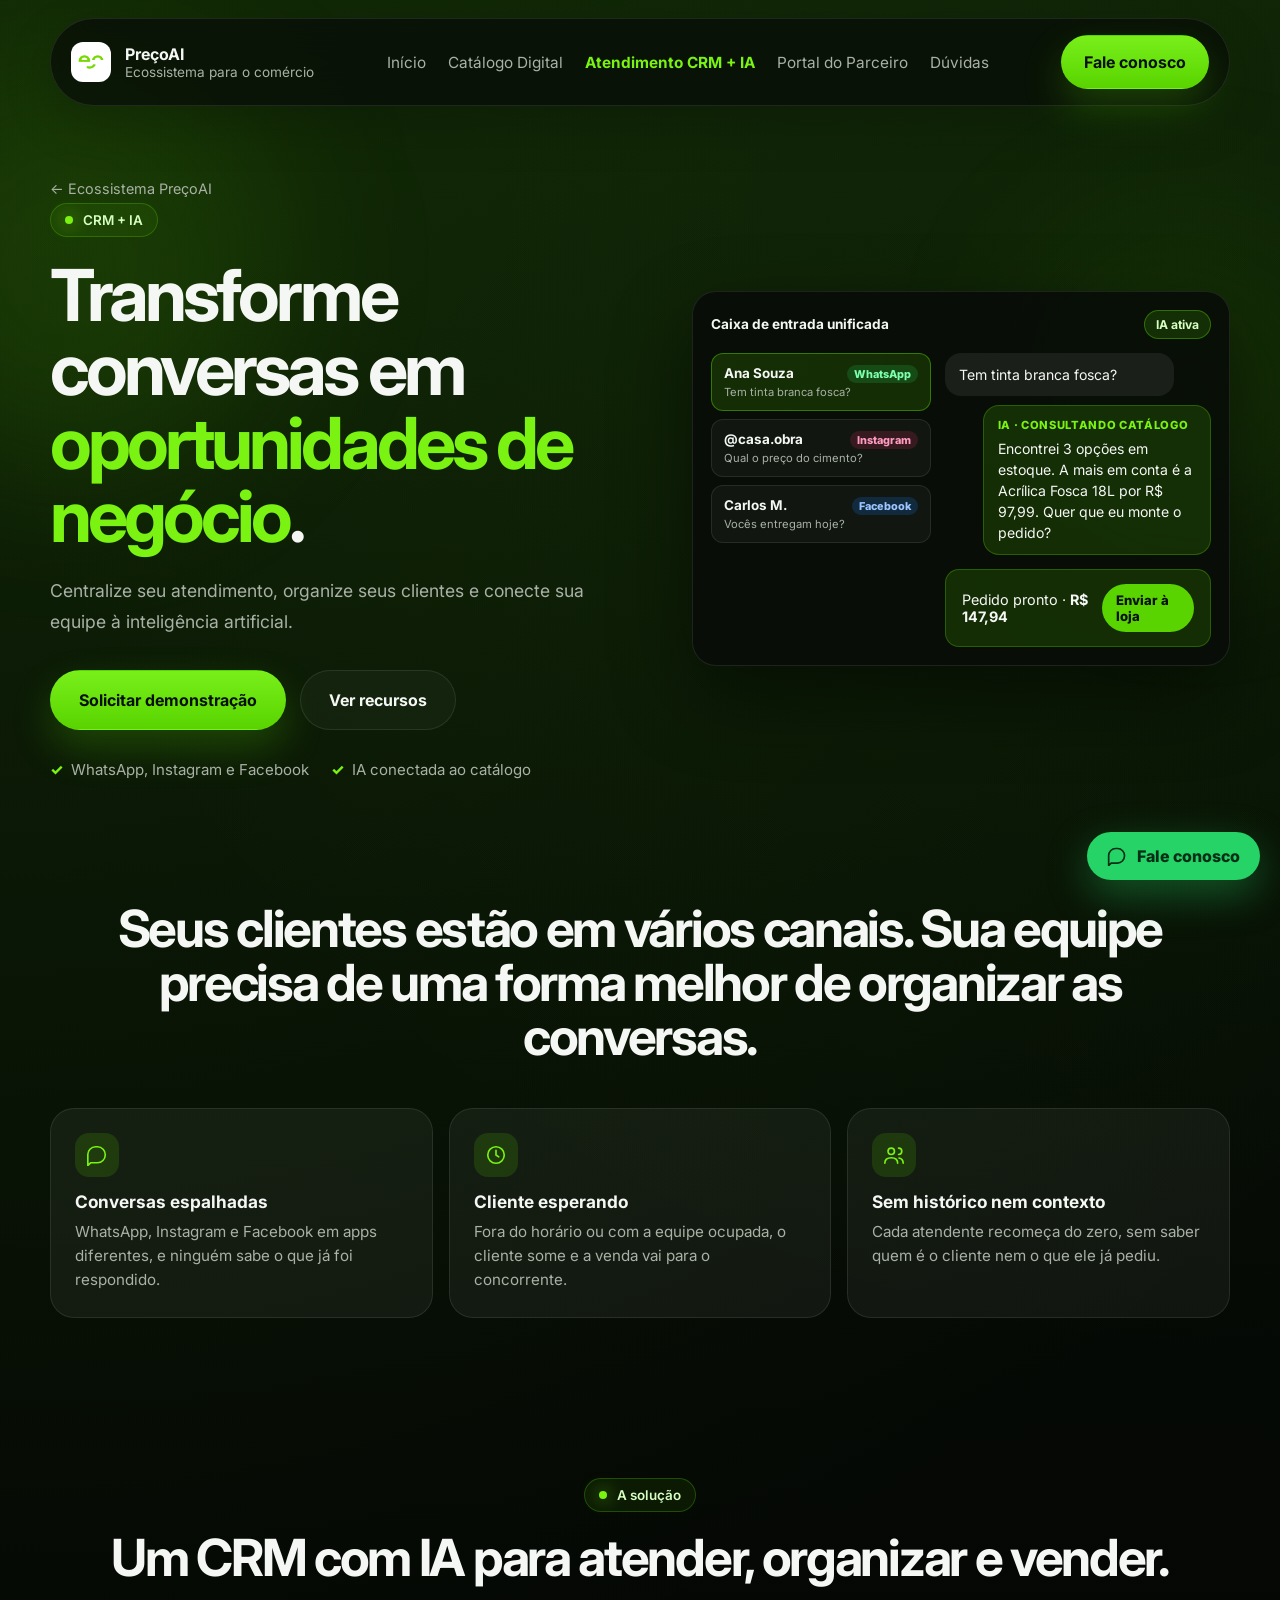
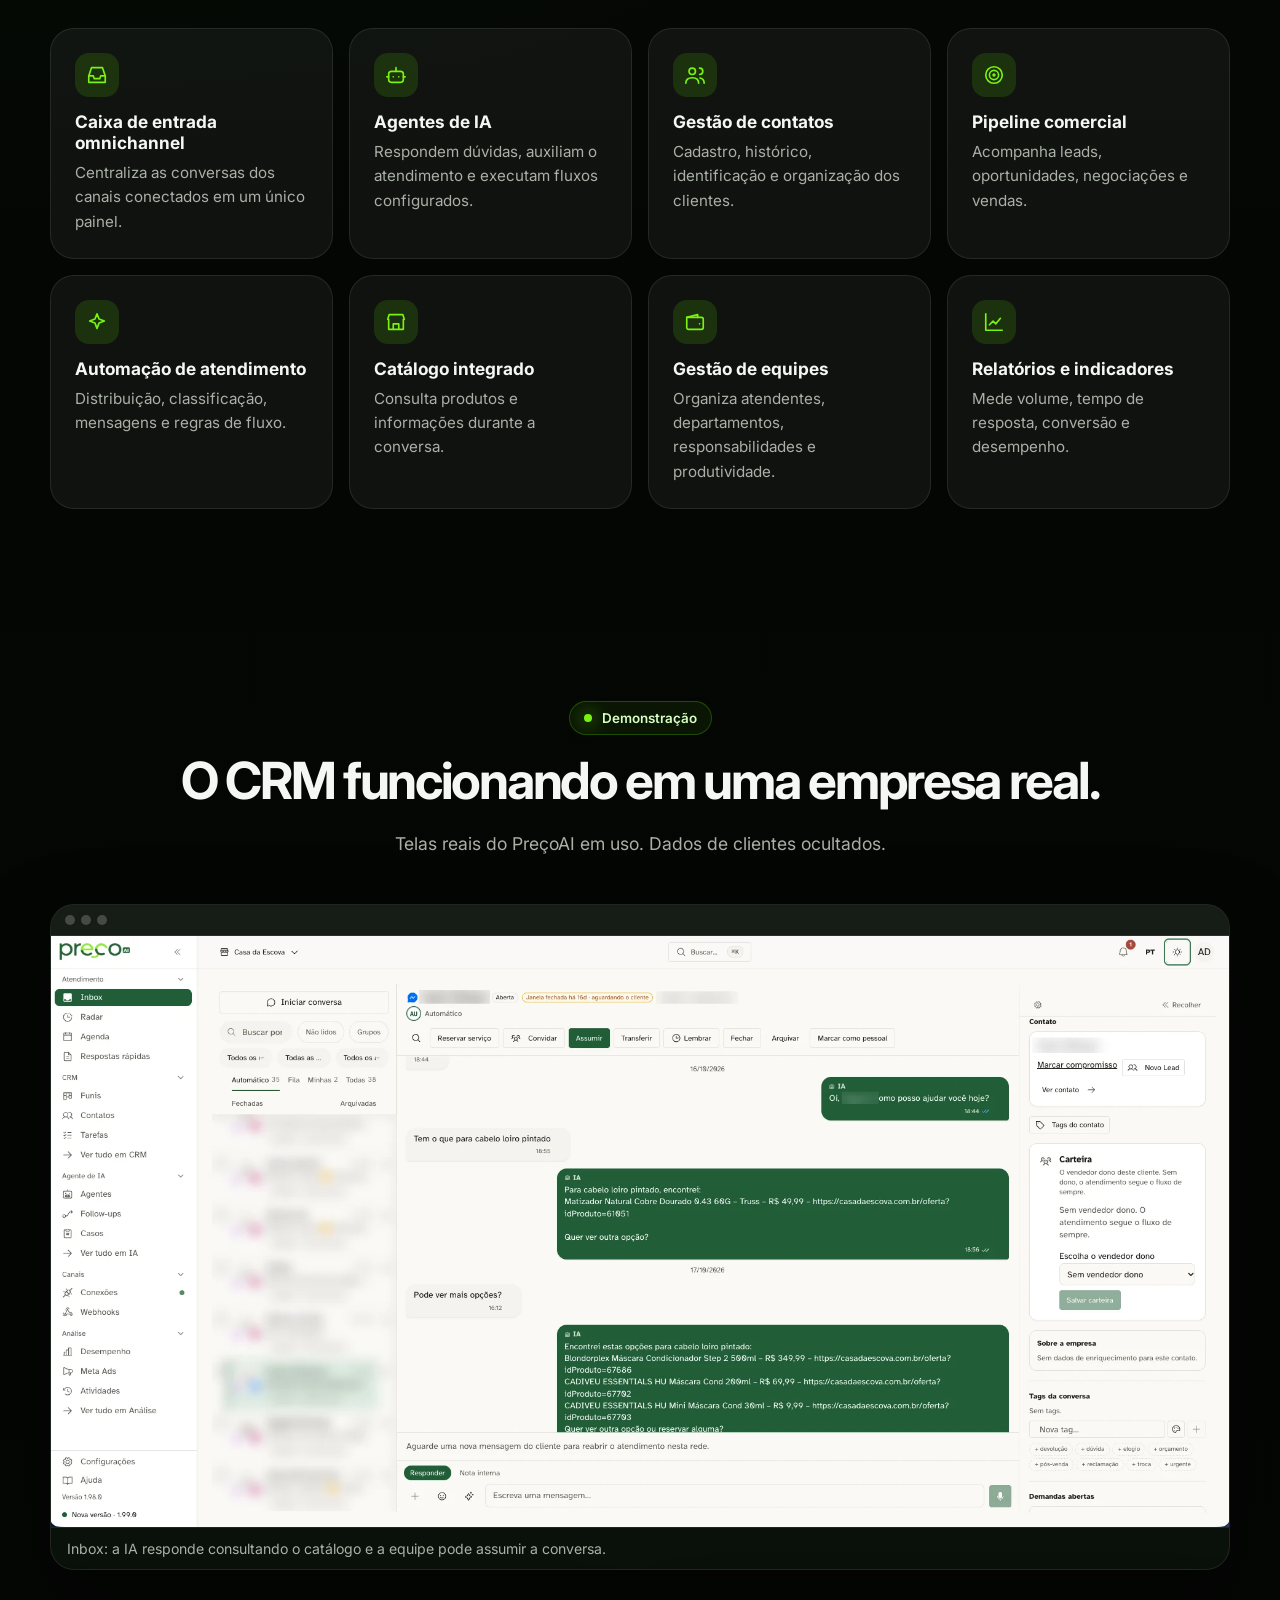
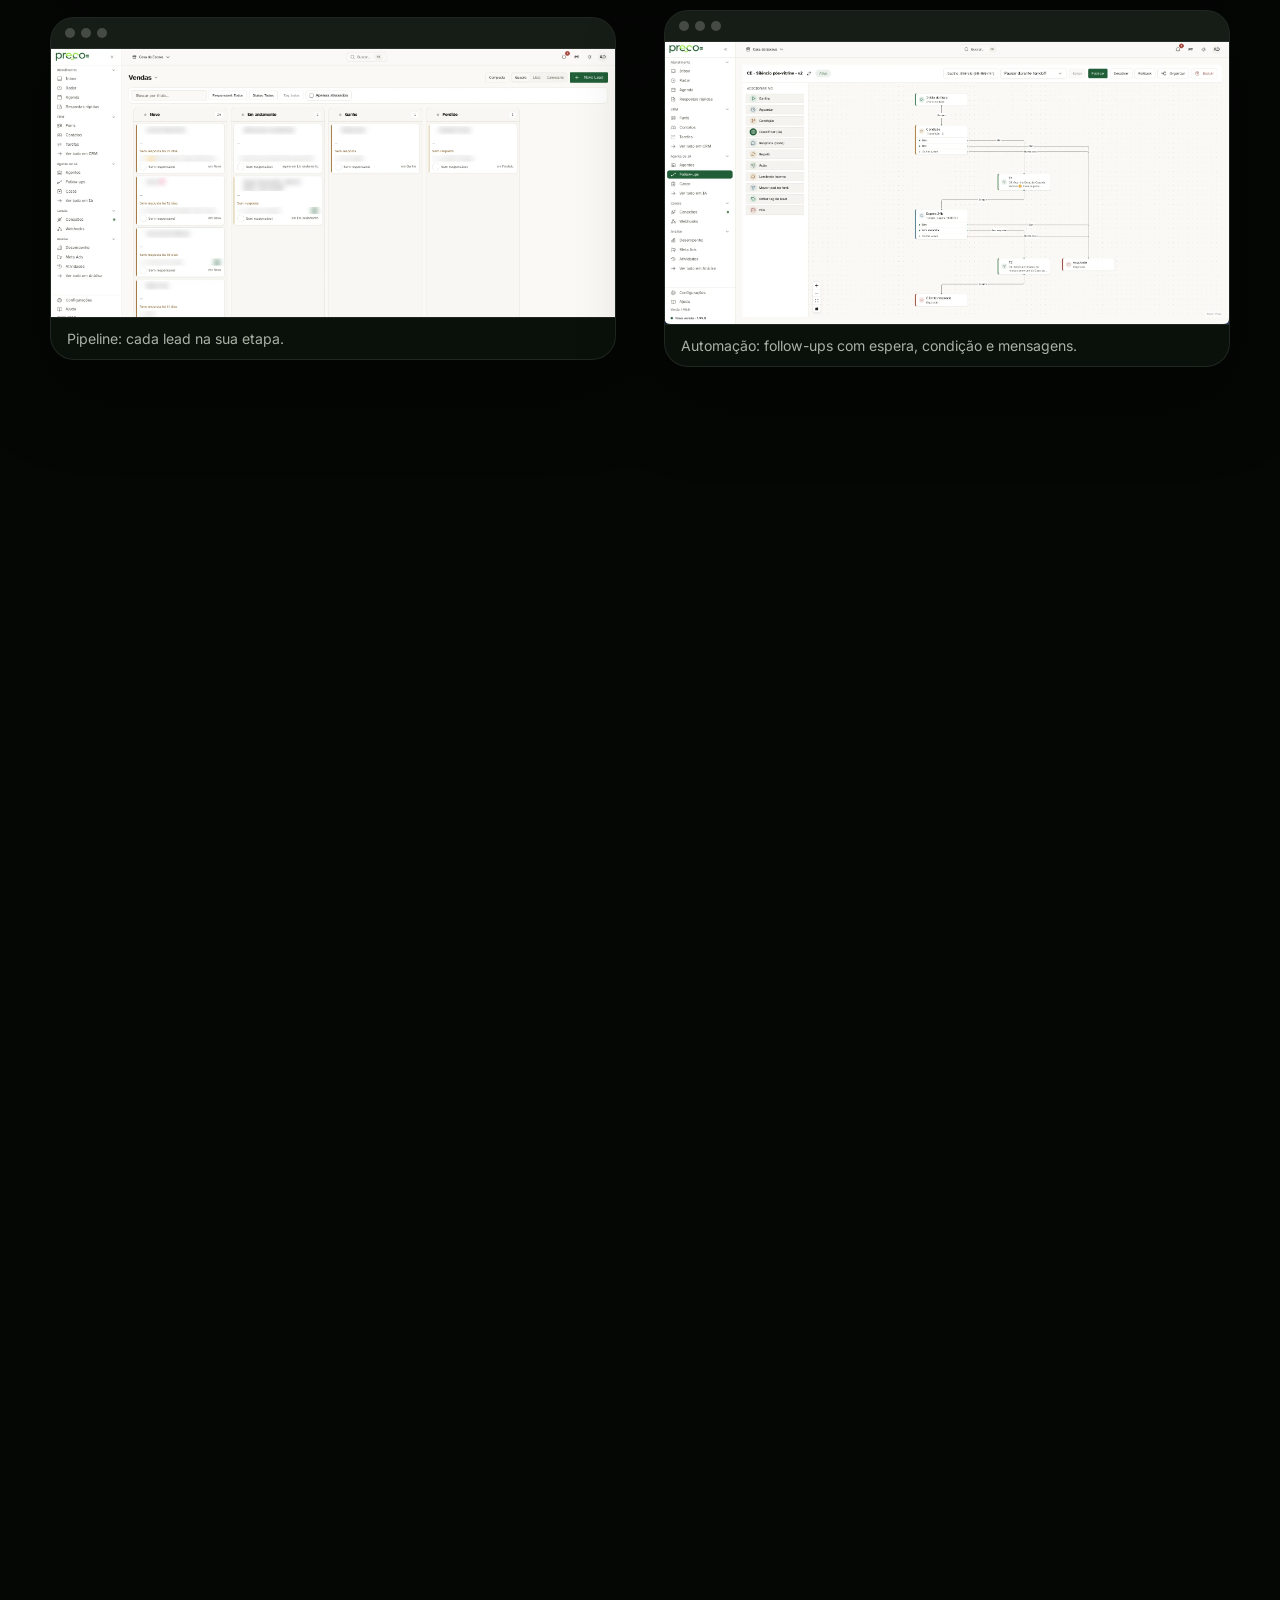
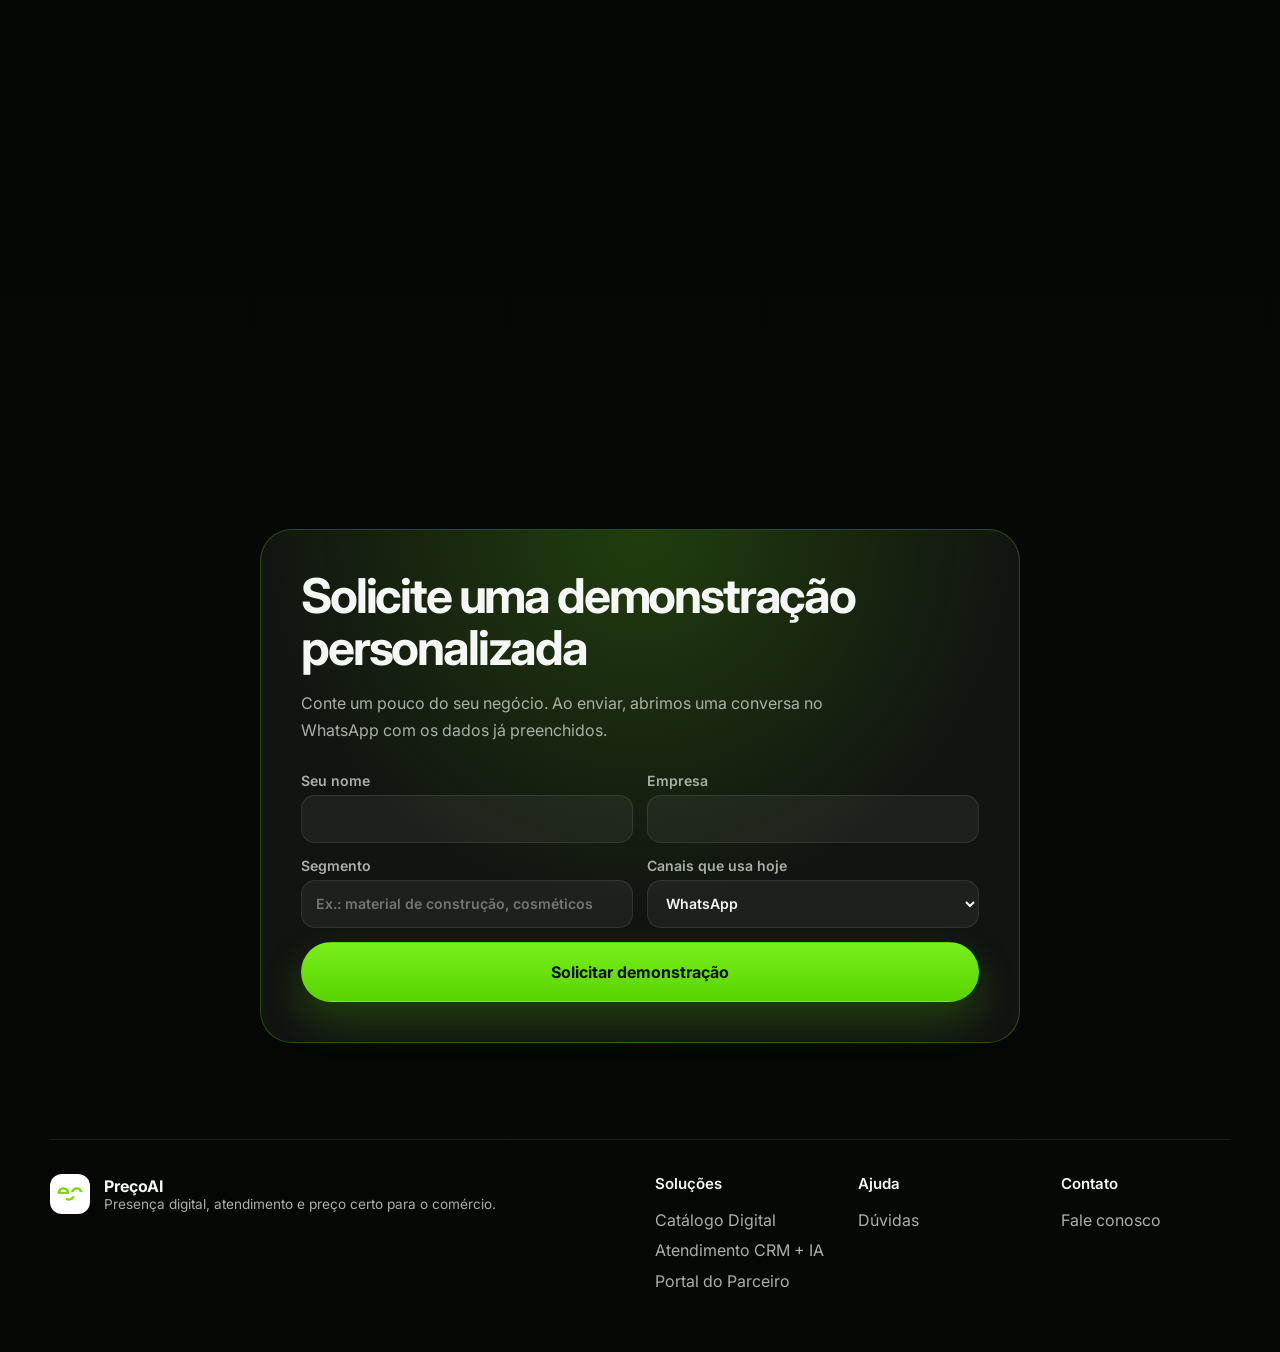
==== commit f35abd7a: "Reescreve a página de Catálogo Digital com prints reais e formulário de demonstração Co-Authored-By:" ====
--- a/atendimento.html
+++ b/atendimento.html
@@ -24,7 +24,7 @@
           <div><strong>PreçoAI</strong><span>Ecossistema para o comércio</span></div>
         </a>
         <button class="menu-toggle" type="button" aria-expanded="false" aria-controls="main-navigation">Menu</button>
-        <nav class="nav-links" id="main-navigation" aria-label="Navegação principal"><a href="./index.html">Início</a><a href="./catalogo.html">Catálogo e Loja</a><a href="./atendimento.html" class="current" aria-current="page">Atendimento CRM + IA</a><a href="./precos.html">Portal do Parceiro</a><a href="./duvidas.html">Dúvidas</a></nav>
+        <nav class="nav-links" id="main-navigation" aria-label="Navegação principal"><a href="./index.html">Início</a><a href="./catalogo.html">Catálogo Digital</a><a href="./atendimento.html" class="current" aria-current="page">Atendimento CRM + IA</a><a href="./precos.html">Portal do Parceiro</a><a href="./duvidas.html">Dúvidas</a></nav>
         <a class="button button-primary topbar-cta" href="https://wa.me/5595984042260?text=Ol%C3%A1%2C%20quero%20solicitar%20uma%20demonstra%C3%A7%C3%A3o%20do%20CRM%20com%20IA%20do%20Pre%C3%A7oAI." target="_blank" rel="noreferrer">Fale conosco</a>
       </header>
       <main>
@@ -122,7 +122,7 @@
       <footer class="footer">
         <div class="footer-brand"><img src="./assets/favicon-wg.png" alt="" /><div><strong>PreçoAI</strong><span>Presença digital, atendimento e preço certo para o comércio.</span></div></div>
         <div class="footer-columns">
-          <div><span>Soluções</span><a href="./catalogo.html">Catálogo e Loja</a><a href="./atendimento.html">Atendimento CRM + IA</a><a href="./precos.html">Portal do Parceiro</a></div>
+          <div><span>Soluções</span><a href="./catalogo.html">Catálogo Digital</a><a href="./atendimento.html">Atendimento CRM + IA</a><a href="./precos.html">Portal do Parceiro</a></div>
           <div><span>Ajuda</span><a href="./duvidas.html">Dúvidas</a></div>
           <div><span>Contato</span><a href="https://wa.me/5595984042260?text=Ol%C3%A1%2C%20quero%20falar%20com%20o%20Pre%C3%A7oAI." target="_blank" rel="noreferrer">Fale conosco</a></div>
         </div>
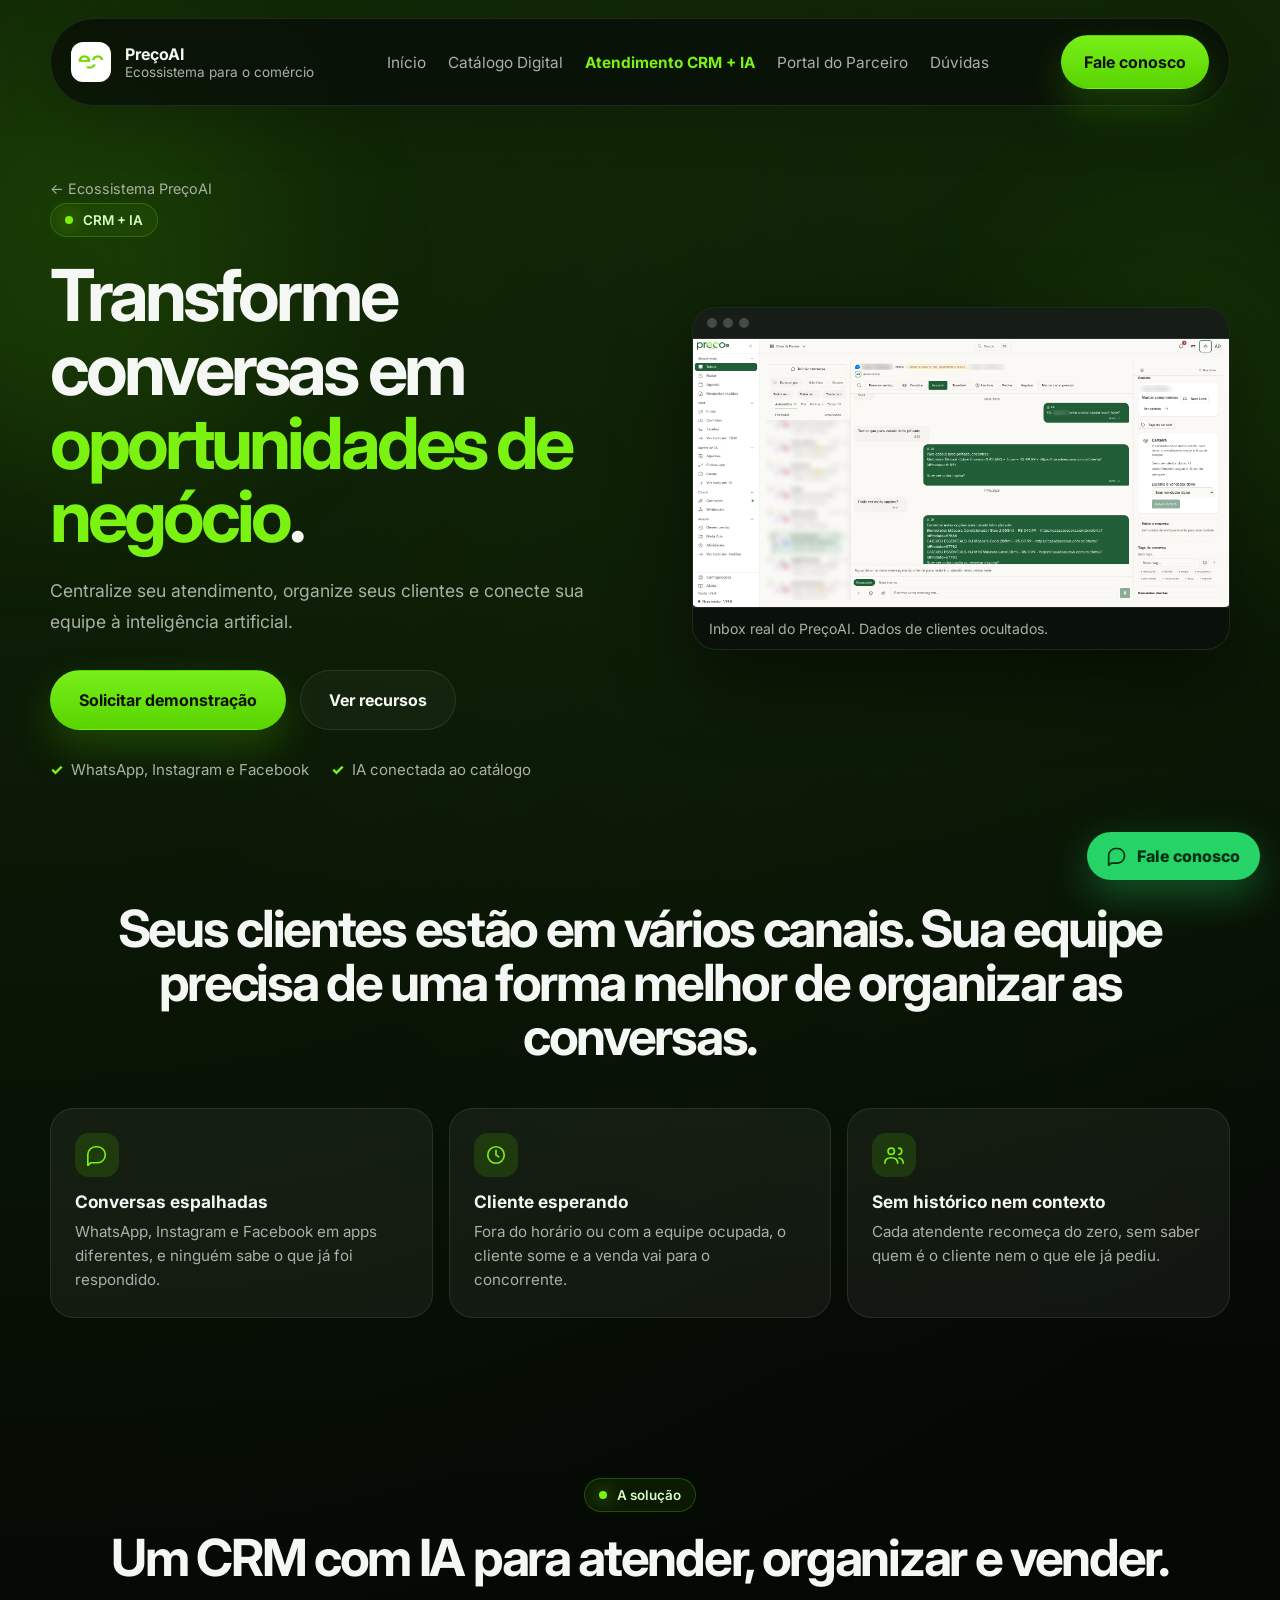
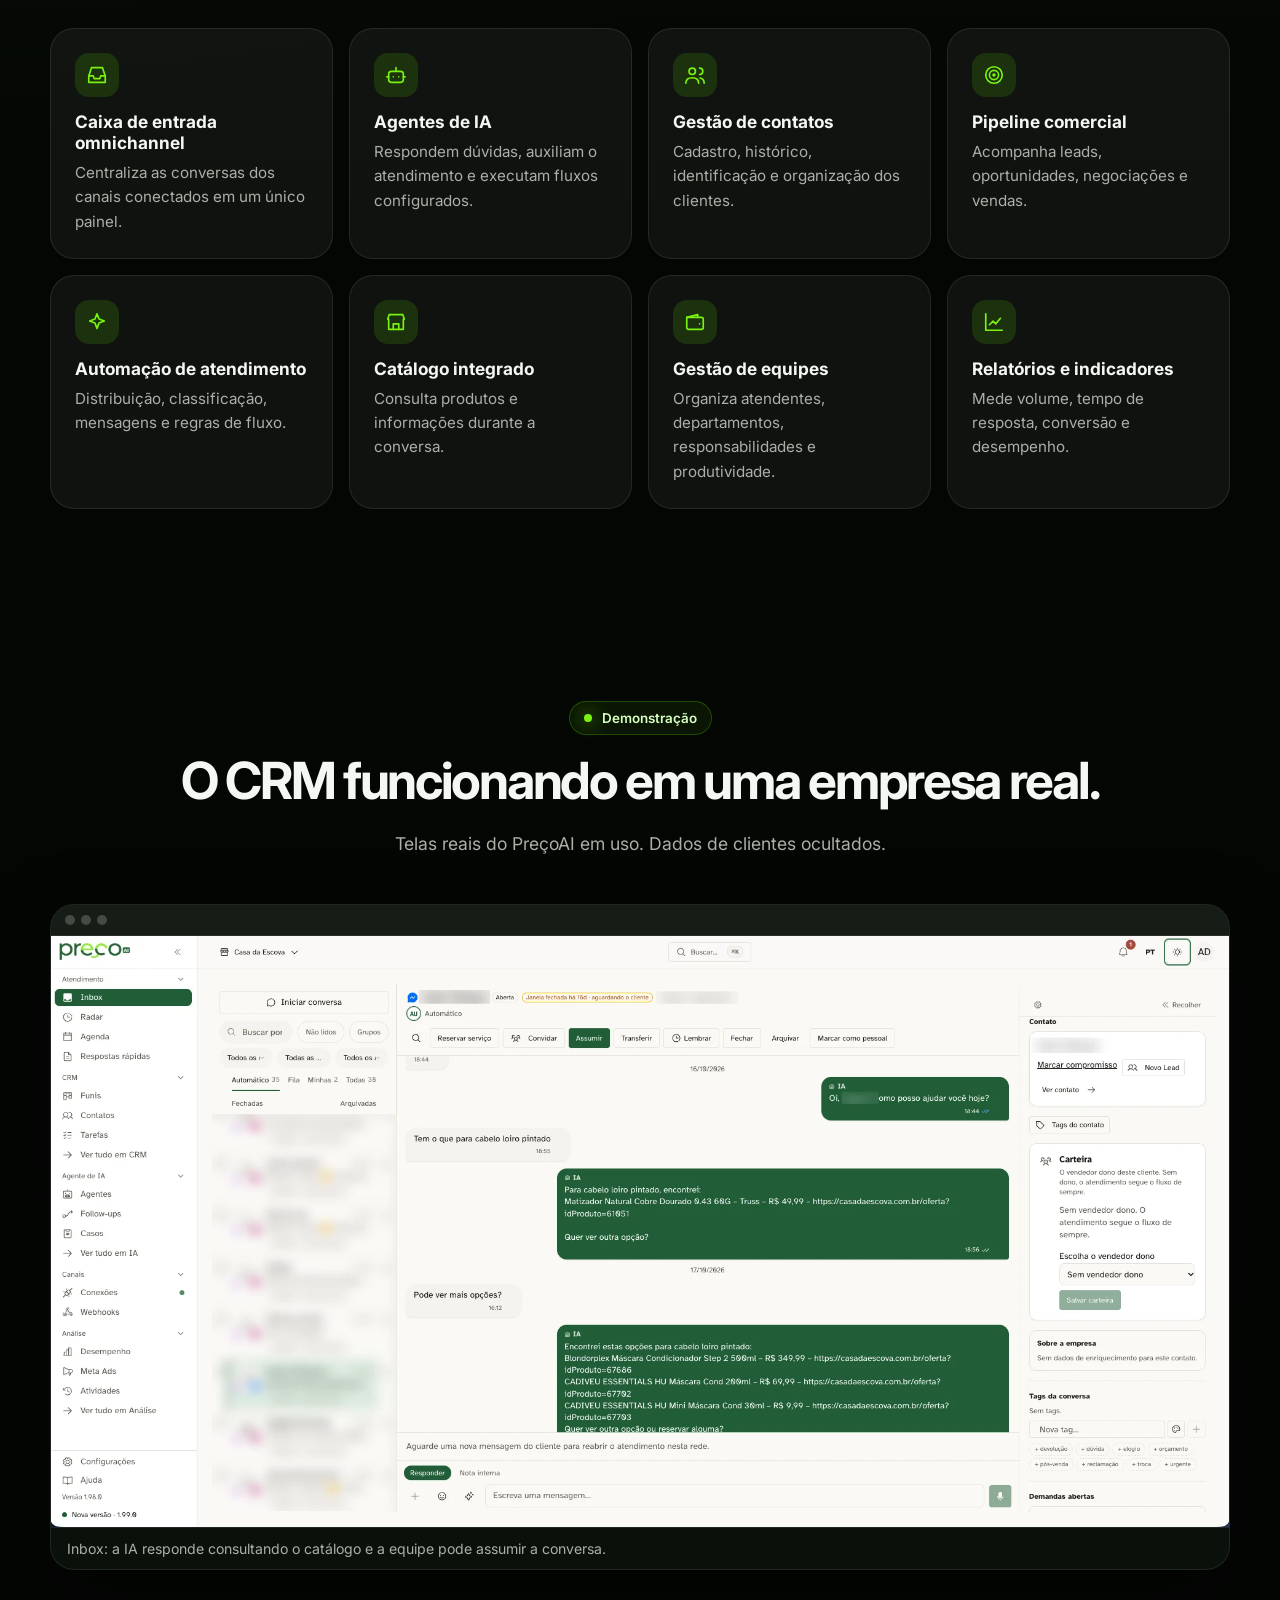
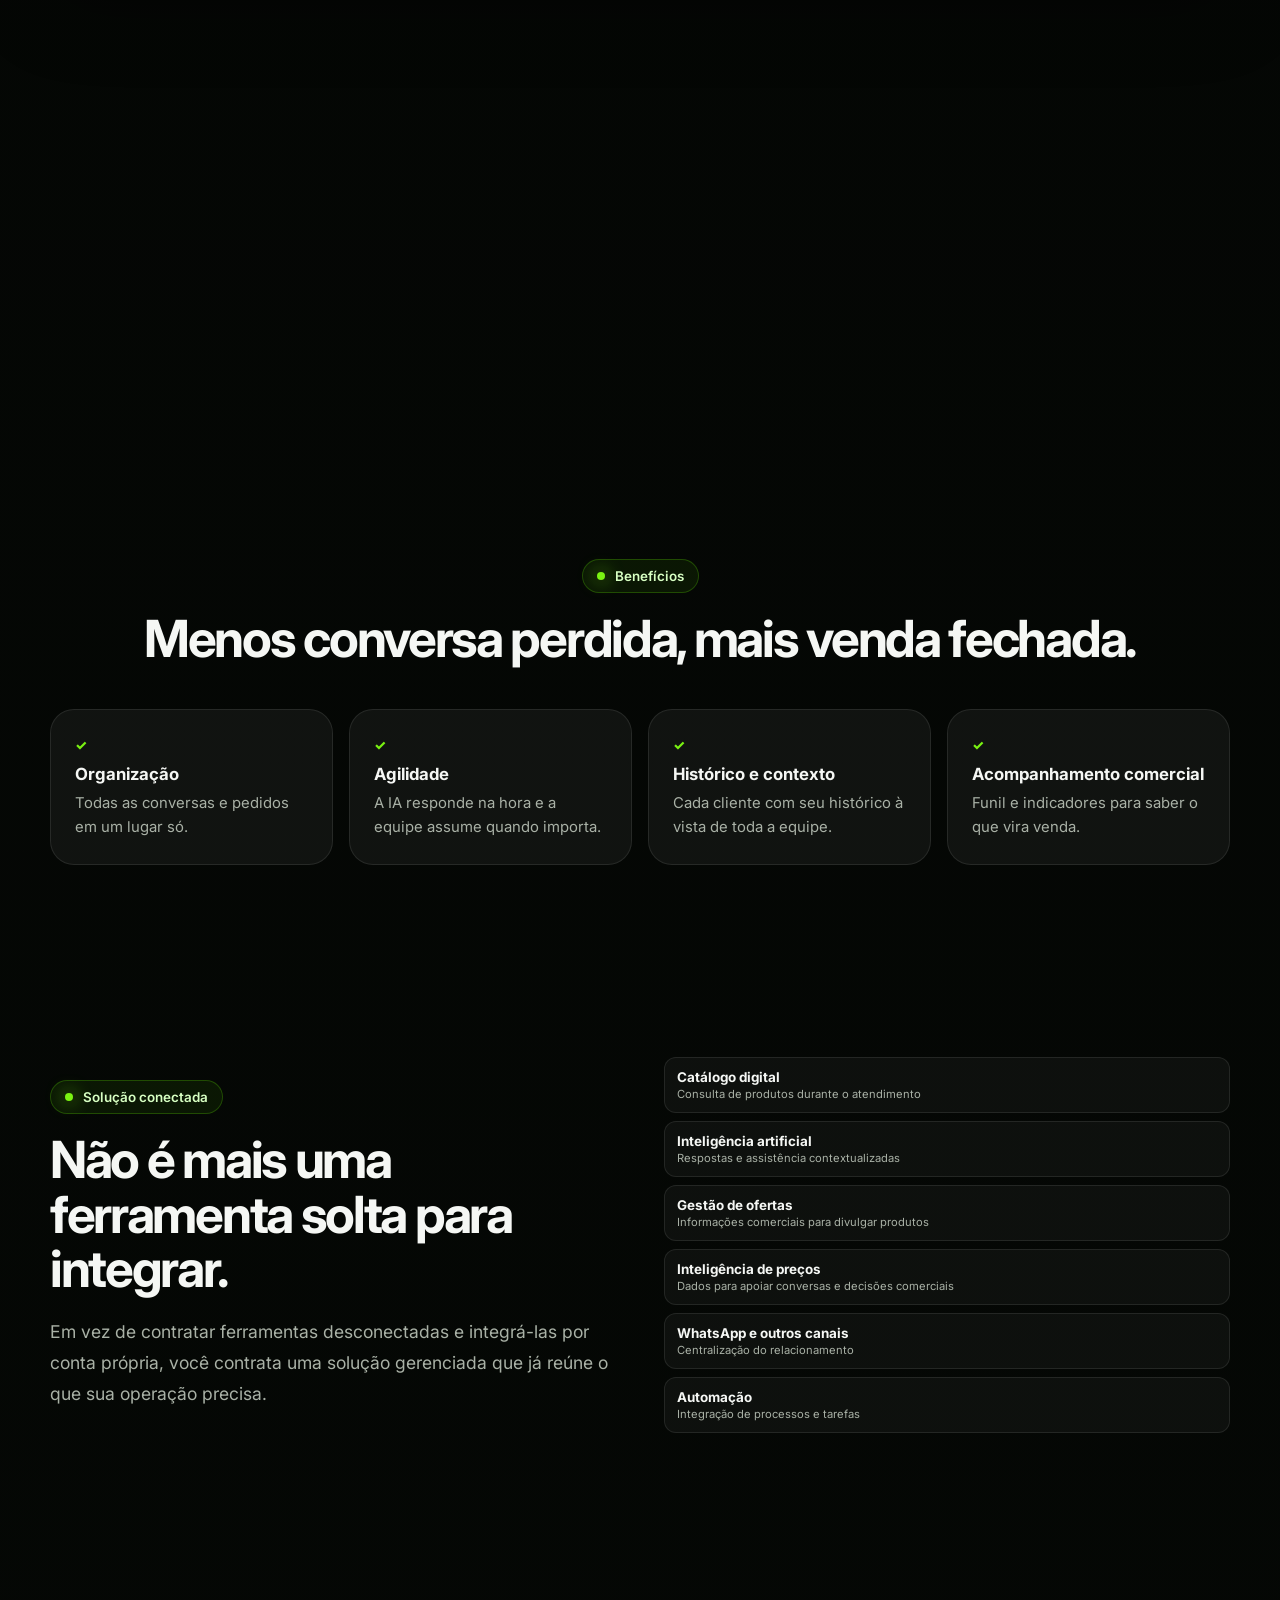
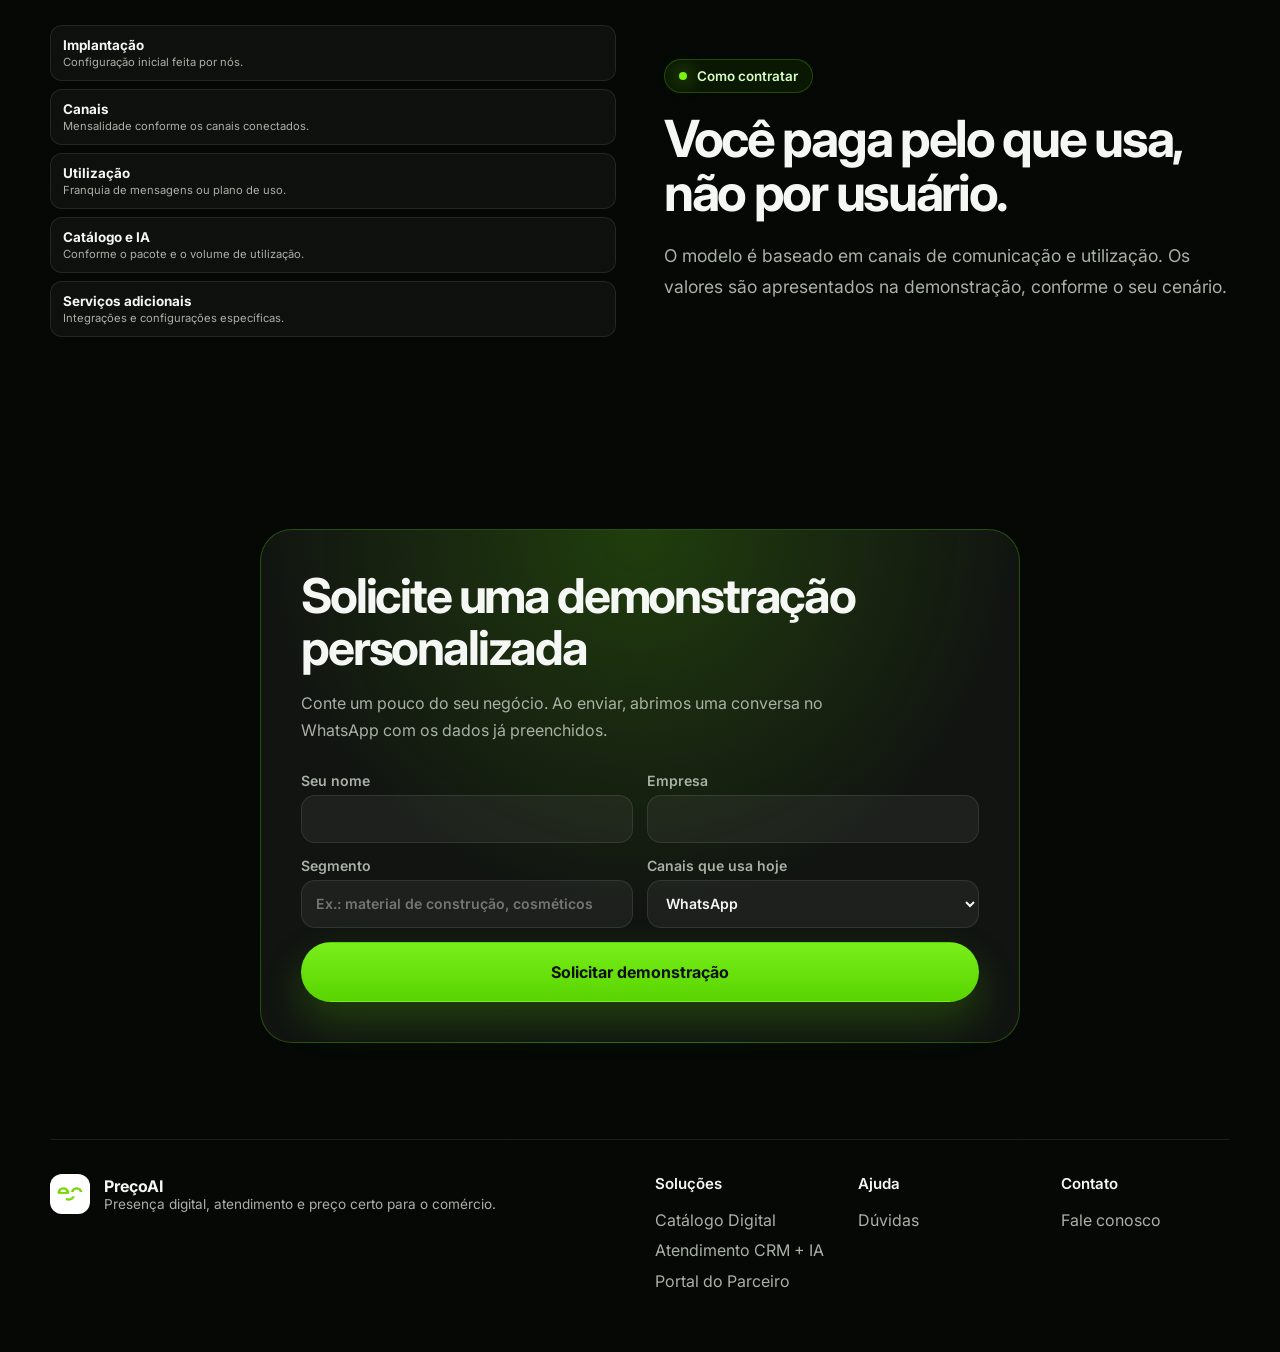
==== commit 1441d37a: "Troca mockups por prints reais nos heros e cards; colagem na home; fluxo Ofertas→Meus Posts; ajustes" ====
--- a/atendimento.html
+++ b/atendimento.html
@@ -37,21 +37,7 @@
     <div class="hero-actions"><a class="button button-primary button-large" href="#demonstracao">Solicitar demonstração</a><a class="button button-secondary button-large" href="#solucao">Ver recursos</a></div>
     <div class="eco-trust"><span>WhatsApp, Instagram e Facebook</span><span>IA conectada ao catálogo</span></div>
   </div>
-  <div class="reveal reveal-delay" data-tilt><div class="mock">
-  <div class="mock-head"><b>Caixa de entrada unificada</b><span class="chip on">IA ativa</span></div>
-  <div class="inbox">
-    <div class="inbox-list">
-      <div class="inbox-item active"><b>Ana Souza <span class="ch wa">WhatsApp</span></b><small>Tem tinta branca fosca?</small></div>
-      <div class="inbox-item"><b>@casa.obra <span class="ch ig">Instagram</span></b><small>Qual o preço do cimento?</small></div>
-      <div class="inbox-item"><b>Carlos M. <span class="ch fb">Facebook</span></b><small>Vocês entregam hoje?</small></div>
-    </div>
-    <div>
-      <div class="msg in">Tem tinta branca fosca?</div>
-      <div class="msg ai"><small>IA · CONSULTANDO CATÁLOGO</small>Encontrei 3 opções em estoque. A mais em conta é a Acrílica Fosca 18L por R$ 97,99. Quer que eu monte o pedido?</div>
-      <div class="mock-bar"><span>Pedido pronto · <b>R$ 147,94</b></span><span class="btn-mini">Enviar à loja</span></div>
-    </div>
-  </div>
-</div></div>
+  <div class="reveal reveal-delay"><figure class="shot"><div class="shot-bar"><i></i><i></i><i></i></div><img src="./assets/crm-inbox.webp" alt="CRM do PreçoAI com a IA atendendo um cliente e painel de contato" loading="lazy" width="1920" height="960" /><figcaption>Inbox real do PreçoAI. Dados de clientes ocultados.</figcaption></figure></div>
 </section>
 
 <section class="eco-wrap eco-section tight">
--- a/ecossistema.css
+++ b/ecossistema.css
@@ -202,3 +202,26 @@
 @media (max-width: 640px) { .demo-form { grid-template-columns: 1fr; } .feat-grid[style*="repeat(4"] { grid-template-columns: 1fr !important; } }
 
 .form-thanks { grid-column: 1 / -1; margin: 0; padding: 14px 16px; border-radius: 14px; background: var(--accent-soft); border: 1px solid rgba(89,212,0,.3); line-height: 1.6; }
+
+/* Prints nos heros e cards, com leitura no celular */
+.shot-bar span { margin-left: 8px; color: var(--muted); font-size: .76rem; font-weight: 600; }
+a.shot { display: block; transition: transform .2s ease, border-color .2s ease; }
+a.shot:hover { transform: translateY(-4px); border-color: rgba(89,212,0,.45); }
+.collage { display: grid; grid-template-columns: 1fr 1fr; gap: 14px; }
+.collage .shot-main { grid-column: 1 / -1; }
+.pillar-art { padding: 0; }
+.pillar-art img { width: 100%; height: 100%; object-fit: cover; display: block; }
+.shot img { background: #fff; }
+
+@media (max-width: 640px) {
+  .shot:not(.shot-main):not(a) { overflow-x: auto; -webkit-overflow-scrolling: touch; }
+  .shot:not(a) img { min-width: 760px; }
+  .shot:not(a)::after { content: "Arraste para ver a tela completa →"; display: block; padding: 8px 16px; color: var(--muted); font-size: .76rem; border-top: 1px solid var(--line); position: sticky; left: 0; }
+  .collage { grid-template-columns: 1fr; }
+  .pillar-art { height: 170px; }
+}
+
+/* Evita que prints largos estiquem as colunas do grid no celular */
+.eco-hero > *, .split > *, .collage > *, .pillars > * { min-width: 0; }
+.steps > *, .eco-strip > *, .funnel > *, .feat-grid > * { min-width: 0; overflow-wrap: anywhere; }
+@media (max-width: 420px) { .steps, .eco-strip { grid-template-columns: 1fr; } }
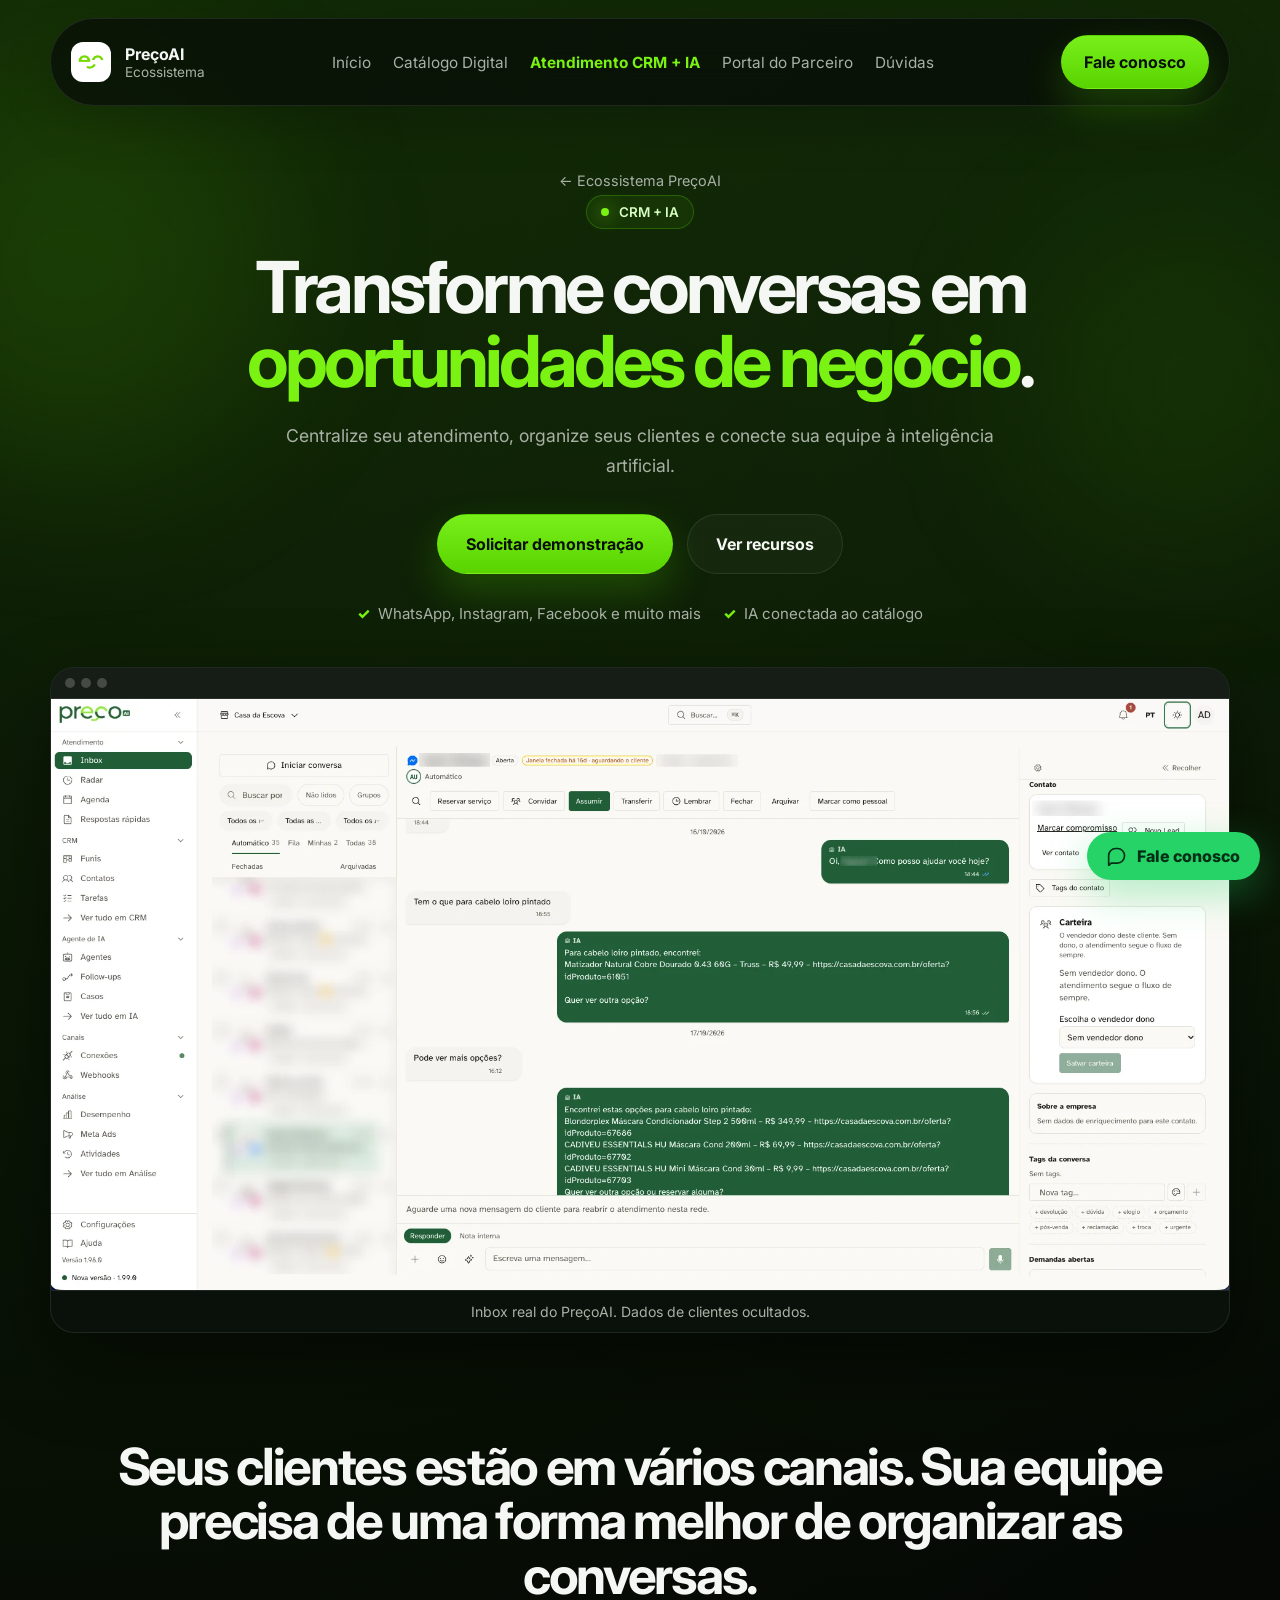
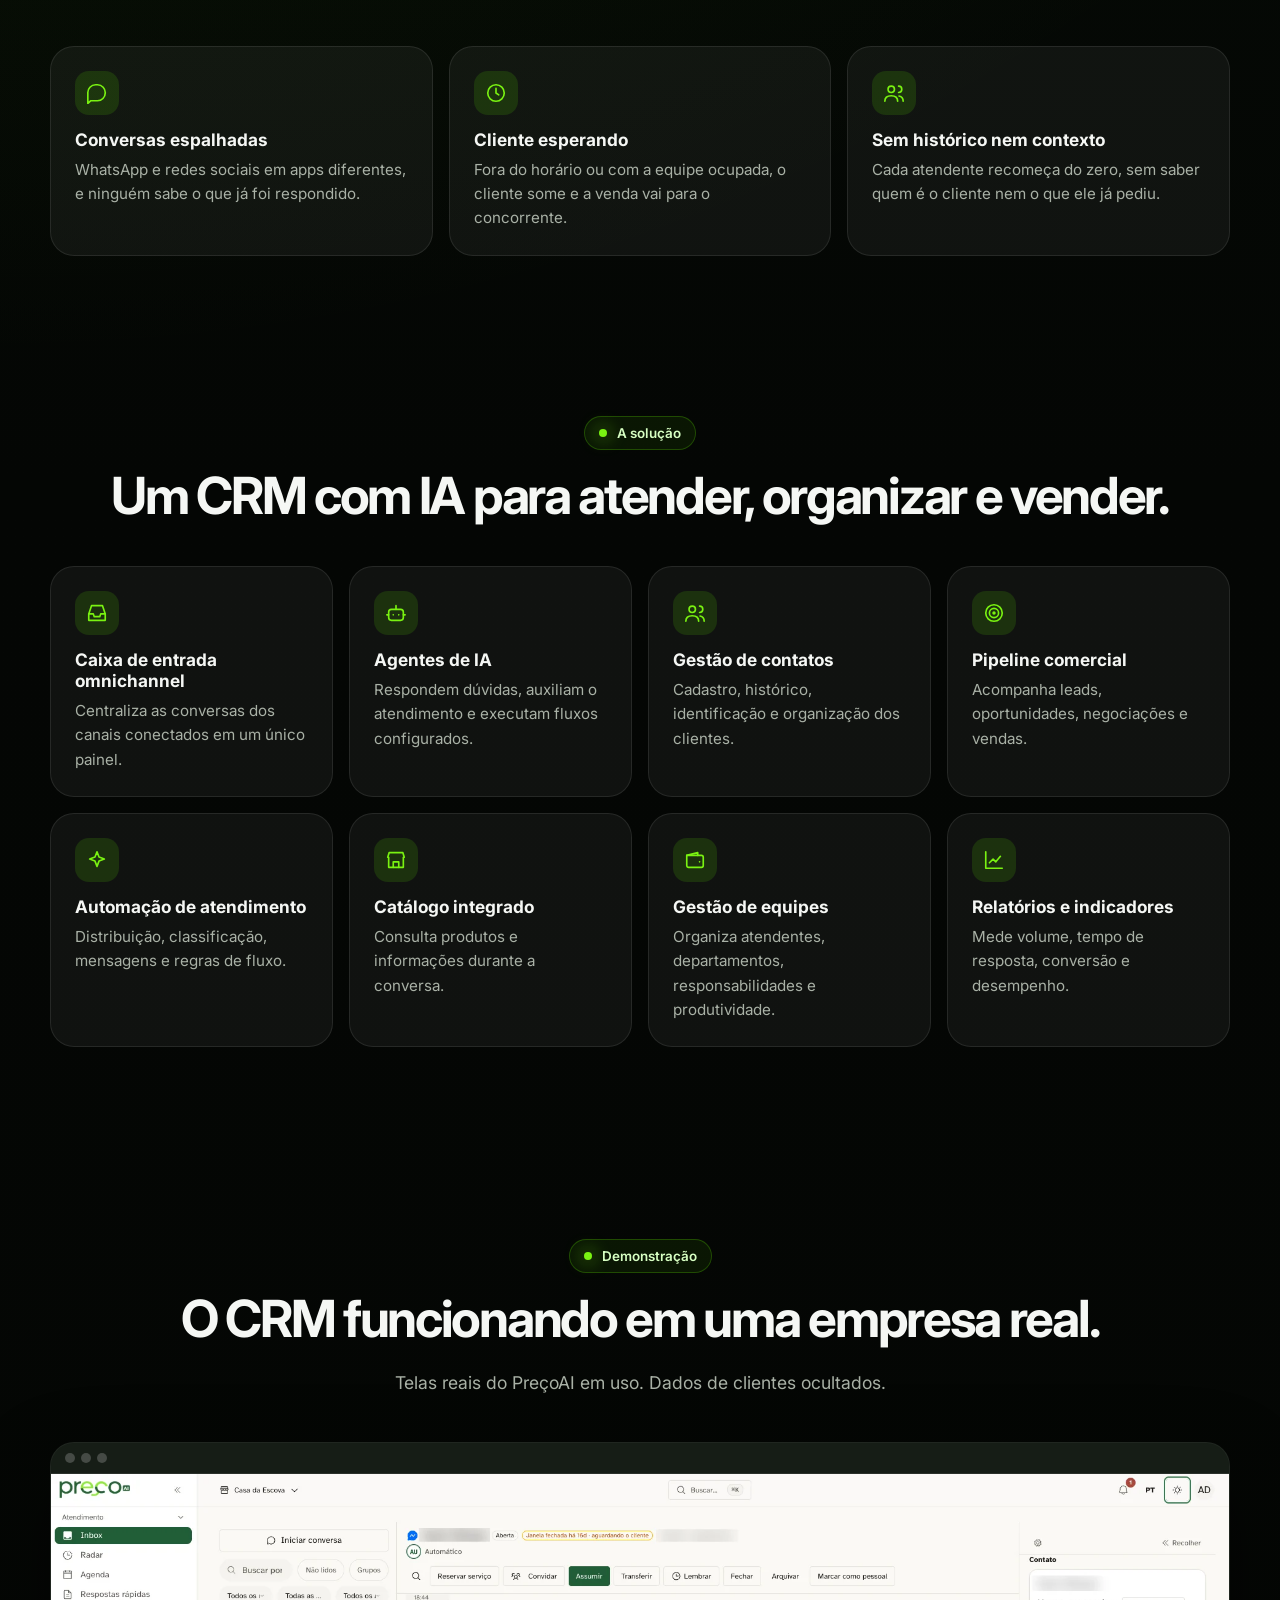
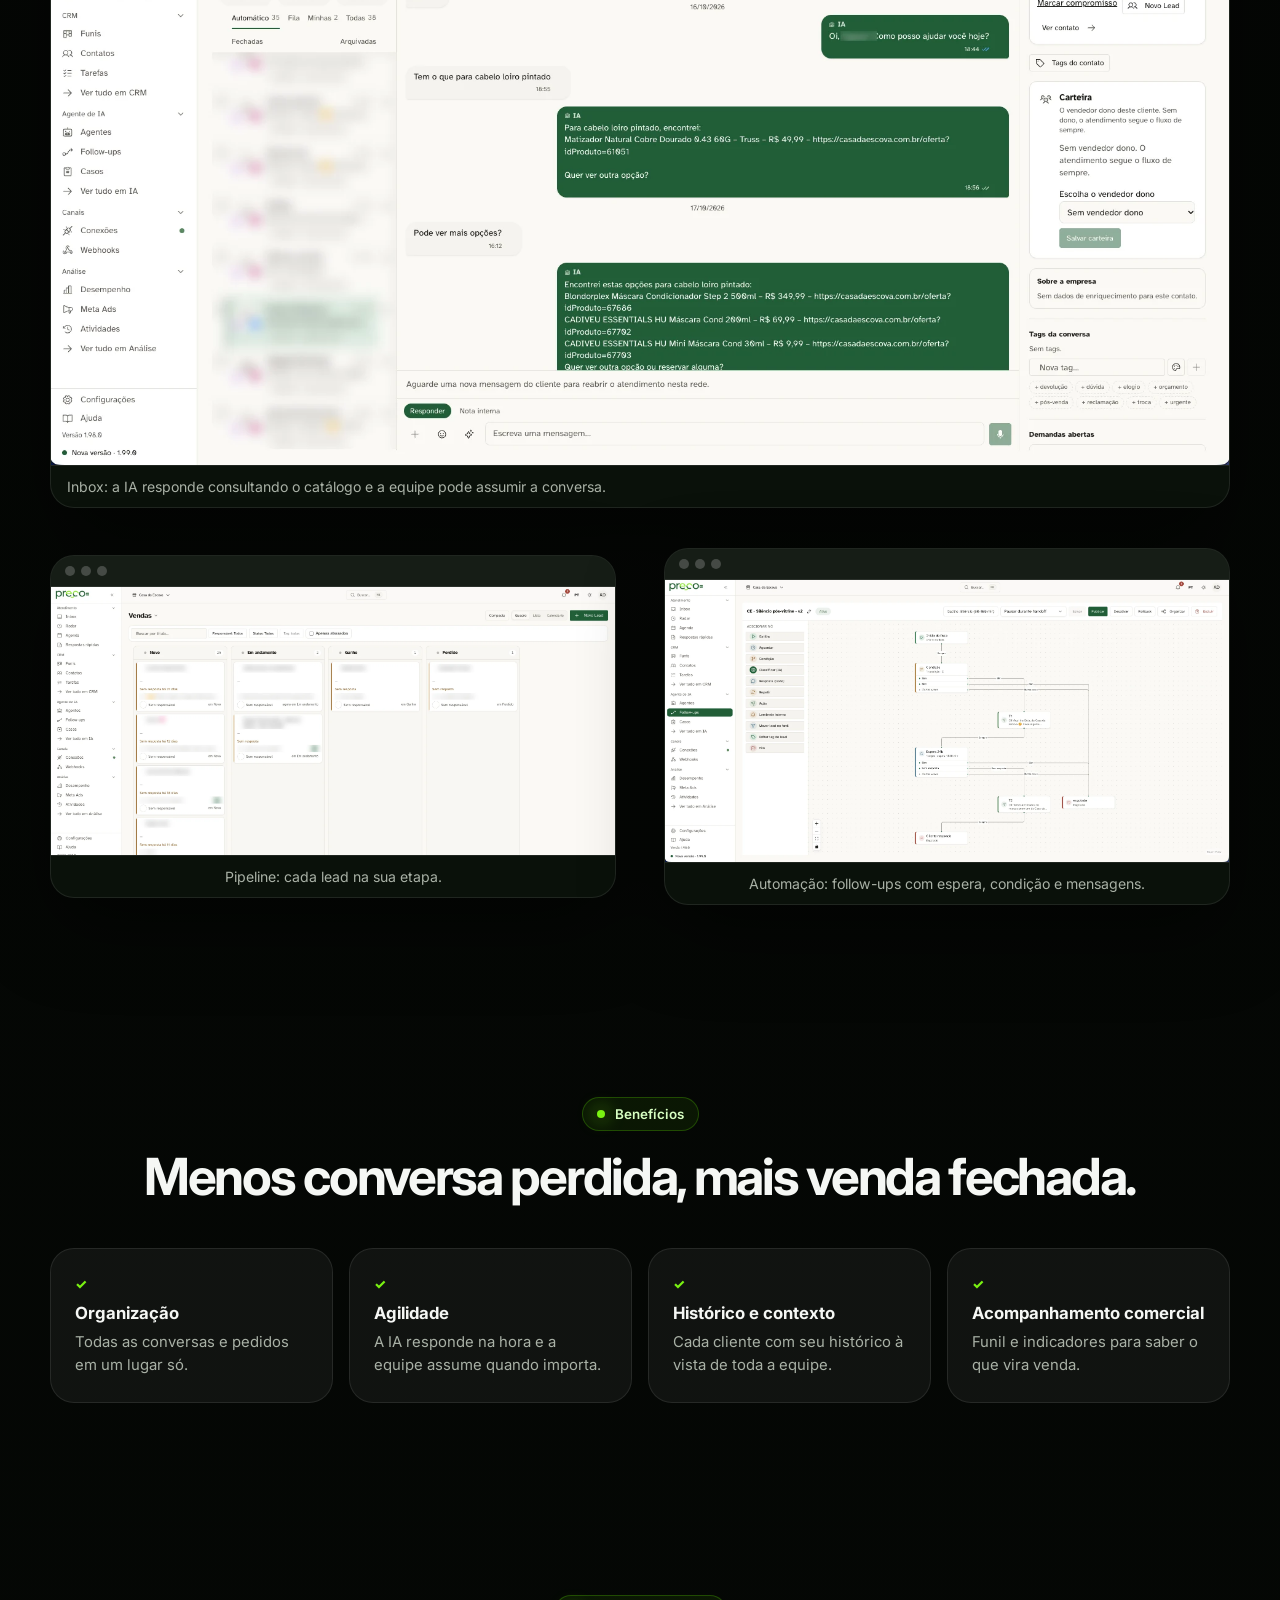
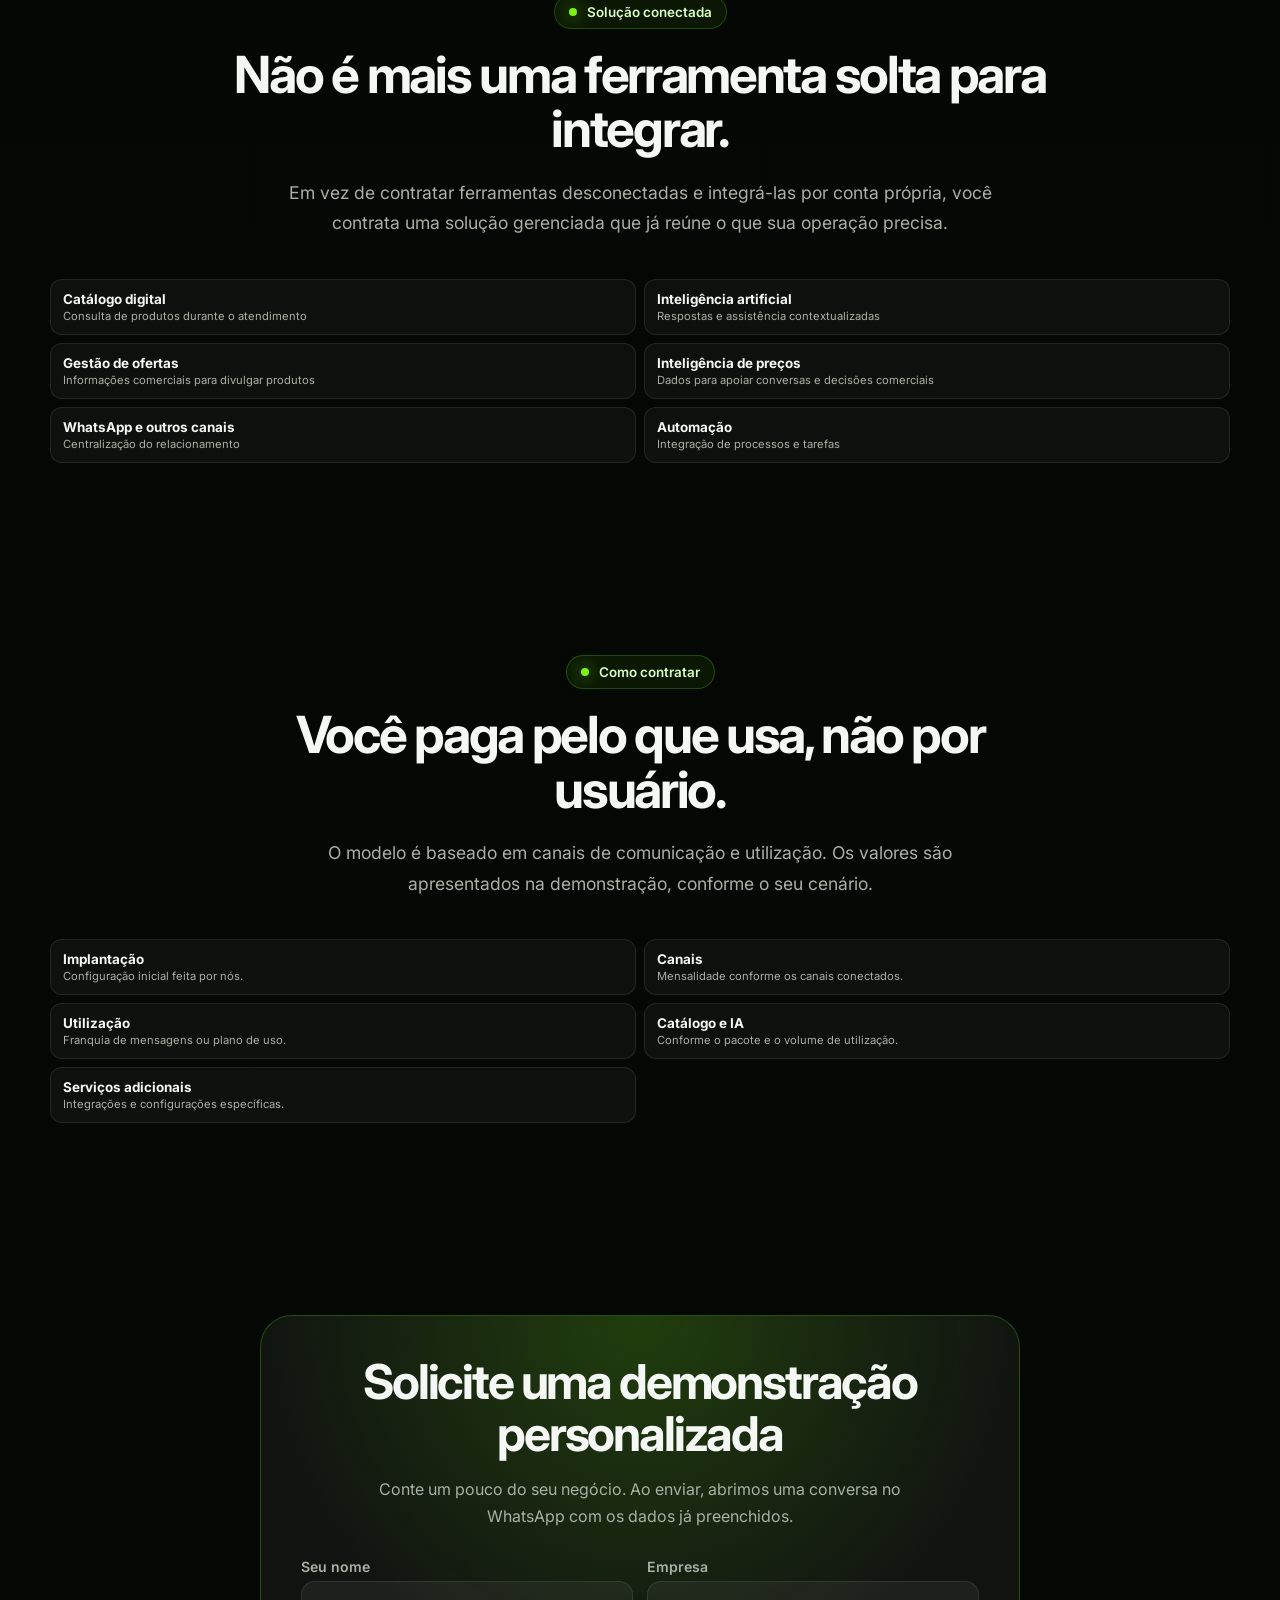
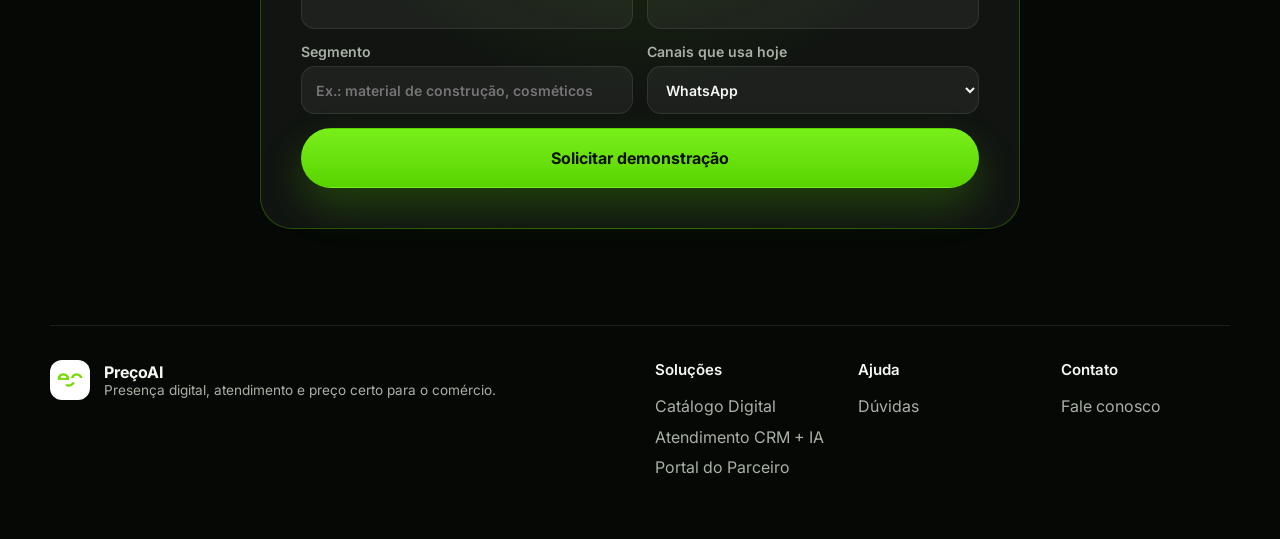
==== commit 90eec028: "Alinha a linguagem do site à home: 'Ecossistema' no topo e 'redes sociais' no lugar de 'redes Meta' " ====
--- a/atendimento.html
+++ b/atendimento.html
@@ -4,9 +4,9 @@
     <meta charset="UTF-8" />
     <meta name="viewport" content="width=device-width, initial-scale=1.0" />
     <title>CRM com IA para atendimento e vendas | PreçoAI</title>
-    <meta name="description" content="CRM com IA: centralize WhatsApp, Instagram e Facebook, organize clientes e transforme conversas em oportunidades de negócio." />
+    <meta name="description" content="CRM com IA: centralize WhatsApp, redes sociais e muito mais, organize clientes e transforme conversas em oportunidades de negócio." />
     <meta property="og:title" content="CRM com IA para atendimento e vendas | PreçoAI" />
-    <meta property="og:description" content="CRM com IA: centralize WhatsApp, Instagram e Facebook, organize clientes e transforme conversas em oportunidades de negócio." />
+    <meta property="og:description" content="CRM com IA: centralize WhatsApp, redes sociais e muito mais, organize clientes e transforme conversas em oportunidades de negócio." />
     <meta property="og:type" content="website" />
     <meta property="og:image" content="./assets/capa-app.png" />
     <link rel="icon" type="image/png" href="./assets/favicon.png" />
@@ -21,7 +21,7 @@
       <header class="topbar">
         <a class="brand" href="./index.html" aria-label="PreçoAI">
           <img src="./assets/favicon-wg.png" alt="" />
-          <div><strong>PreçoAI</strong><span>Ecossistema para o comércio</span></div>
+          <div><strong>PreçoAI</strong><span>Ecossistema</span></div>
         </a>
         <button class="menu-toggle" type="button" aria-expanded="false" aria-controls="main-navigation">Menu</button>
         <nav class="nav-links" id="main-navigation" aria-label="Navegação principal"><a href="./index.html">Início</a><a href="./catalogo.html">Catálogo Digital</a><a href="./atendimento.html" class="current" aria-current="page">Atendimento CRM + IA</a><a href="./precos.html">Portal do Parceiro</a><a href="./duvidas.html">Dúvidas</a></nav>
@@ -35,14 +35,14 @@
     <h1 class="eco-h1">Transforme conversas em <span class="hl">oportunidades de negócio</span>.</h1>
     <p class="eco-lead">Centralize seu atendimento, organize seus clientes e conecte sua equipe à inteligência artificial.</p>
     <div class="hero-actions"><a class="button button-primary button-large" href="#demonstracao">Solicitar demonstração</a><a class="button button-secondary button-large" href="#solucao">Ver recursos</a></div>
-    <div class="eco-trust"><span>WhatsApp, Instagram e Facebook</span><span>IA conectada ao catálogo</span></div>
+    <div class="eco-trust"><span>WhatsApp, Instagram, Facebook e muito mais</span><span>IA conectada ao catálogo</span></div>
   </div>
   <div class="reveal reveal-delay"><figure class="shot"><div class="shot-bar"><i></i><i></i><i></i></div><img src="./assets/crm-inbox.webp" alt="CRM do PreçoAI com a IA atendendo um cliente e painel de contato" loading="lazy" width="1920" height="960" /><figcaption>Inbox real do PreçoAI. Dados de clientes ocultados.</figcaption></figure></div>
 </section>
 
 <section class="eco-wrap eco-section tight">
   <div class="eco-center reveal"><h2 class="eco-h2">Seus clientes estão em vários canais. Sua equipe precisa de uma forma melhor de organizar as conversas.</h2></div>
-  <div class="feat-grid reveal"><div class="feat"><span class="eco-ico"><svg viewBox="0 0 24 24" aria-hidden="true"><path d="M21 12a8.5 8.5 0 0 1-8.5 8.5H5l-3 3V12A8.5 8.5 0 0 1 10.5 3h2A8.5 8.5 0 0 1 21 12Z"/></svg></span><h3>Conversas espalhadas</h3><p>WhatsApp, Instagram e Facebook em apps diferentes, e ninguém sabe o que já foi respondido.</p></div><div class="feat"><span class="eco-ico"><svg viewBox="0 0 24 24" aria-hidden="true"><circle cx="12" cy="12" r="9"/><path d="M12 7v5l3 2"/></svg></span><h3>Cliente esperando</h3><p>Fora do horário ou com a equipe ocupada, o cliente some e a venda vai para o concorrente.</p></div><div class="feat"><span class="eco-ico"><svg viewBox="0 0 24 24" aria-hidden="true"><circle cx="9" cy="8" r="3.5"/><path d="M2 21c0-4 3-6 7-6s7 2 7 6"/><path d="M17 4.5a3.5 3.5 0 0 1 0 7M22 21c0-3-1.7-5-4.5-5.7"/></svg></span><h3>Sem histórico nem contexto</h3><p>Cada atendente recomeça do zero, sem saber quem é o cliente nem o que ele já pediu.</p></div></div>
+  <div class="feat-grid reveal"><div class="feat"><span class="eco-ico"><svg viewBox="0 0 24 24" aria-hidden="true"><path d="M21 12a8.5 8.5 0 0 1-8.5 8.5H5l-3 3V12A8.5 8.5 0 0 1 10.5 3h2A8.5 8.5 0 0 1 21 12Z"/></svg></span><h3>Conversas espalhadas</h3><p>WhatsApp e redes sociais em apps diferentes, e ninguém sabe o que já foi respondido.</p></div><div class="feat"><span class="eco-ico"><svg viewBox="0 0 24 24" aria-hidden="true"><circle cx="12" cy="12" r="9"/><path d="M12 7v5l3 2"/></svg></span><h3>Cliente esperando</h3><p>Fora do horário ou com a equipe ocupada, o cliente some e a venda vai para o concorrente.</p></div><div class="feat"><span class="eco-ico"><svg viewBox="0 0 24 24" aria-hidden="true"><circle cx="9" cy="8" r="3.5"/><path d="M2 21c0-4 3-6 7-6s7 2 7 6"/><path d="M17 4.5a3.5 3.5 0 0 1 0 7M22 21c0-3-1.7-5-4.5-5.7"/></svg></span><h3>Sem histórico nem contexto</h3><p>Cada atendente recomeça do zero, sem saber quem é o cliente nem o que ele já pediu.</p></div></div>
 </section>
 
 <section class="eco-wrap eco-section" id="solucao">
@@ -96,7 +96,7 @@
         <label data-l="Empresa">Empresa<input name="empresa" required autocomplete="organization" /></label>
         <label data-l="Segmento">Segmento<input name="segmento" placeholder="Ex.: material de construção, cosméticos" /></label>
         <label data-l="Canais">Canais que usa hoje
-          <select name="canais"><option>WhatsApp</option><option>WhatsApp e Instagram</option><option>WhatsApp, Instagram e Facebook</option><option>Outros</option></select>
+          <select name="canais"><option>WhatsApp</option><option>WhatsApp e redes sociais</option><option>Outros</option></select>
         </label>
         <button class="button button-primary button-large" type="submit">Solicitar demonstração</button>
       </form>
--- a/ecossistema.css
+++ b/ecossistema.css
@@ -225,3 +225,30 @@
 .eco-hero > *, .split > *, .collage > *, .pillars > * { min-width: 0; }
 .steps > *, .eco-strip > *, .funnel > *, .feat-grid > * { min-width: 0; overflow-wrap: anywhere; }
 @media (max-width: 420px) { .steps, .eco-strip { grid-template-columns: 1fr; } }
+
+/* ===== Sequência padrão: texto centralizado em cima, imagem grande embaixo ===== */
+.eco-hero { grid-template-columns: 1fr; gap: 44px; text-align: center; padding: 64px 0 24px; }
+.eco-hero .hero-actions, .eco-trust, .hub-leads { justify-content: center; }
+.eco-hero .eco-h1 { max-width: 980px; margin-inline: auto; }
+.eco-lead { margin-inline: auto; max-width: 720px; }
+.crumb { display: inline-block; }
+
+.split { text-align: center; }
+.split:has(.eco-h2) { grid-template-columns: 1fr; gap: 40px; }
+.split.rev > :first-child { order: 0; }
+.split:has(.eco-h2) > :first-child { max-width: 820px; margin-inline: auto; }
+.split:has(.eco-h2) > :last-child { width: 100%; }
+
+.checks { width: fit-content; max-width: 100%; margin-inline: auto; text-align: left; }
+.split:has(.eco-h2) .inbox-list { grid-template-columns: repeat(2, 1fr); text-align: left; }
+.inbox-item, .feat, .step, .pillar, .vs > div, .faq details, .demo-form, .flow-node { text-align: left; }
+.flow-node { text-align: center; }
+.eco-cta[style*="text-align:left"] { text-align: center !important; }
+.eco-cta[style*="text-align:left"] p { margin-inline: auto !important; }
+
+@media (max-width: 640px) {
+  .split:has(.eco-h2) .inbox-list { grid-template-columns: 1fr; }
+  .eco-hero { padding-top: 40px; }
+  .eco-h1 { font-size: clamp(2.1rem, 9vw, 2.8rem); }
+  .eco-hero .hero-actions .button { width: 100%; }
+}
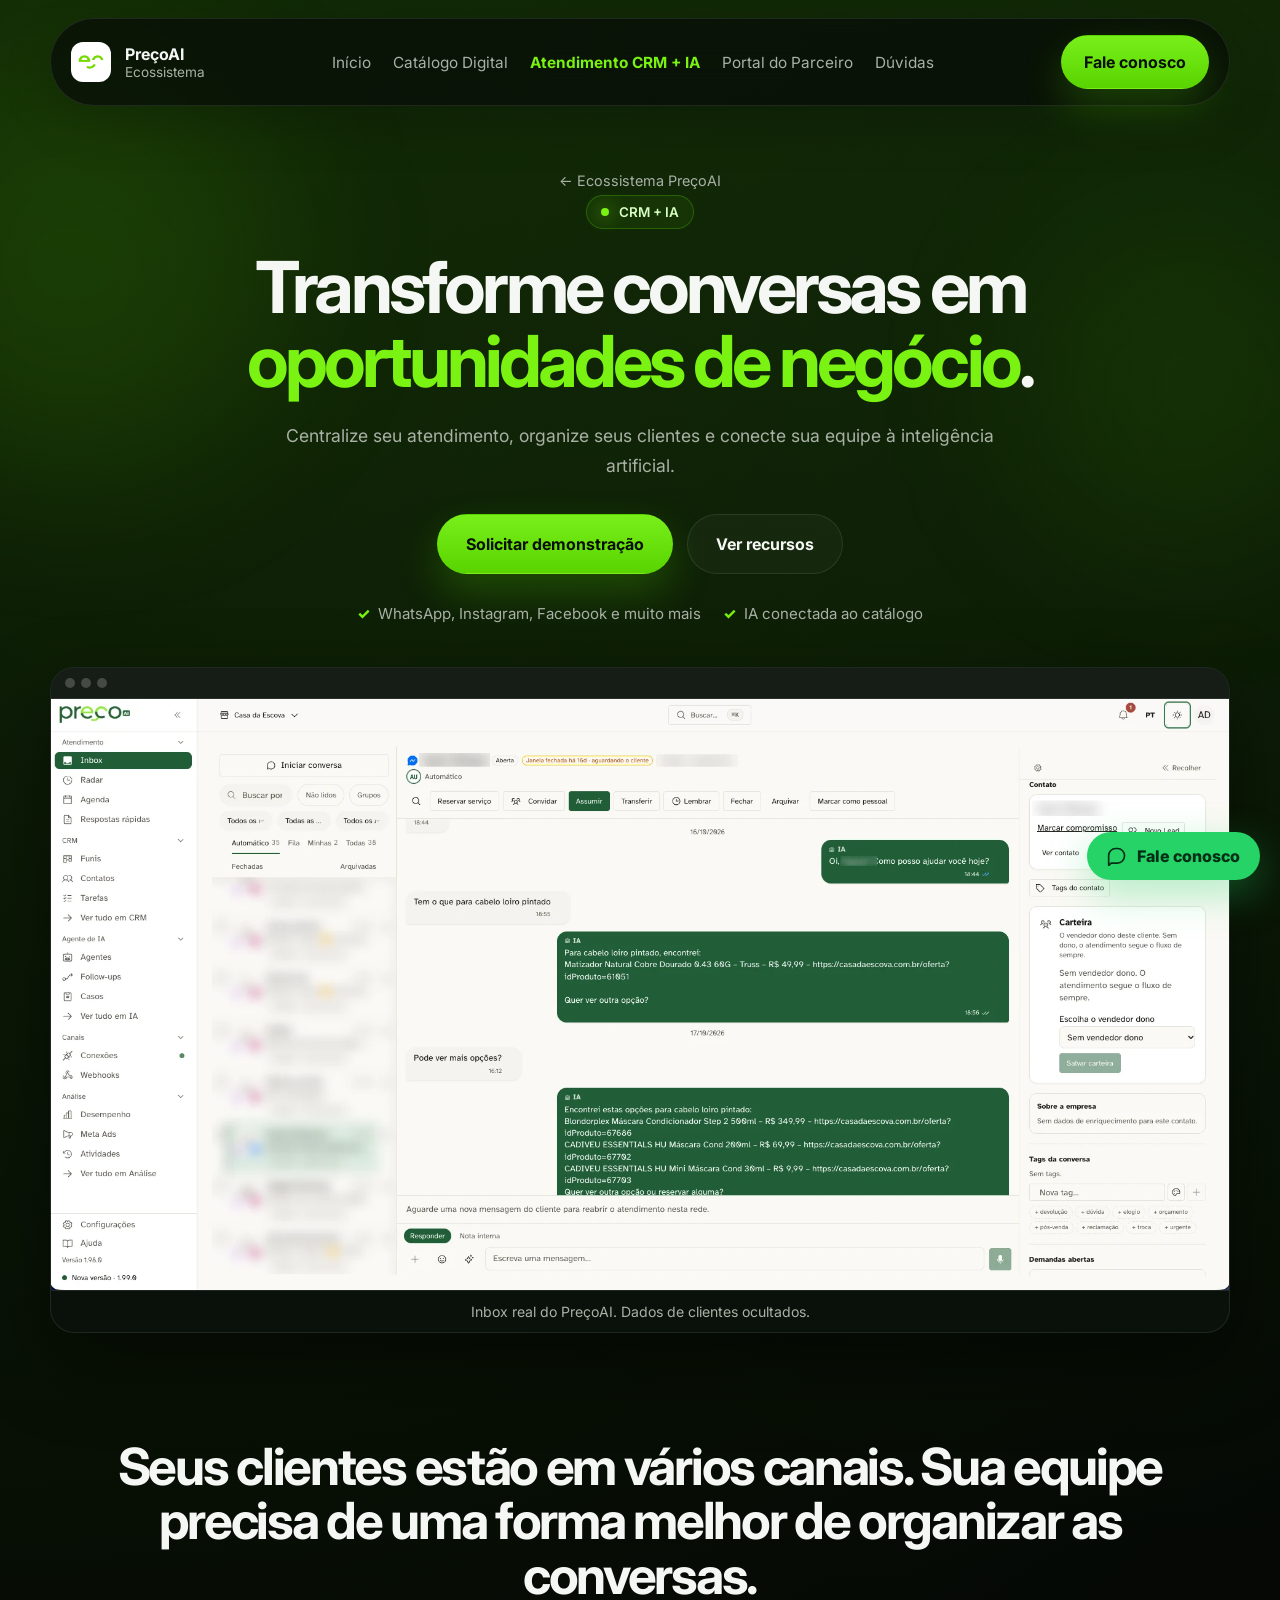
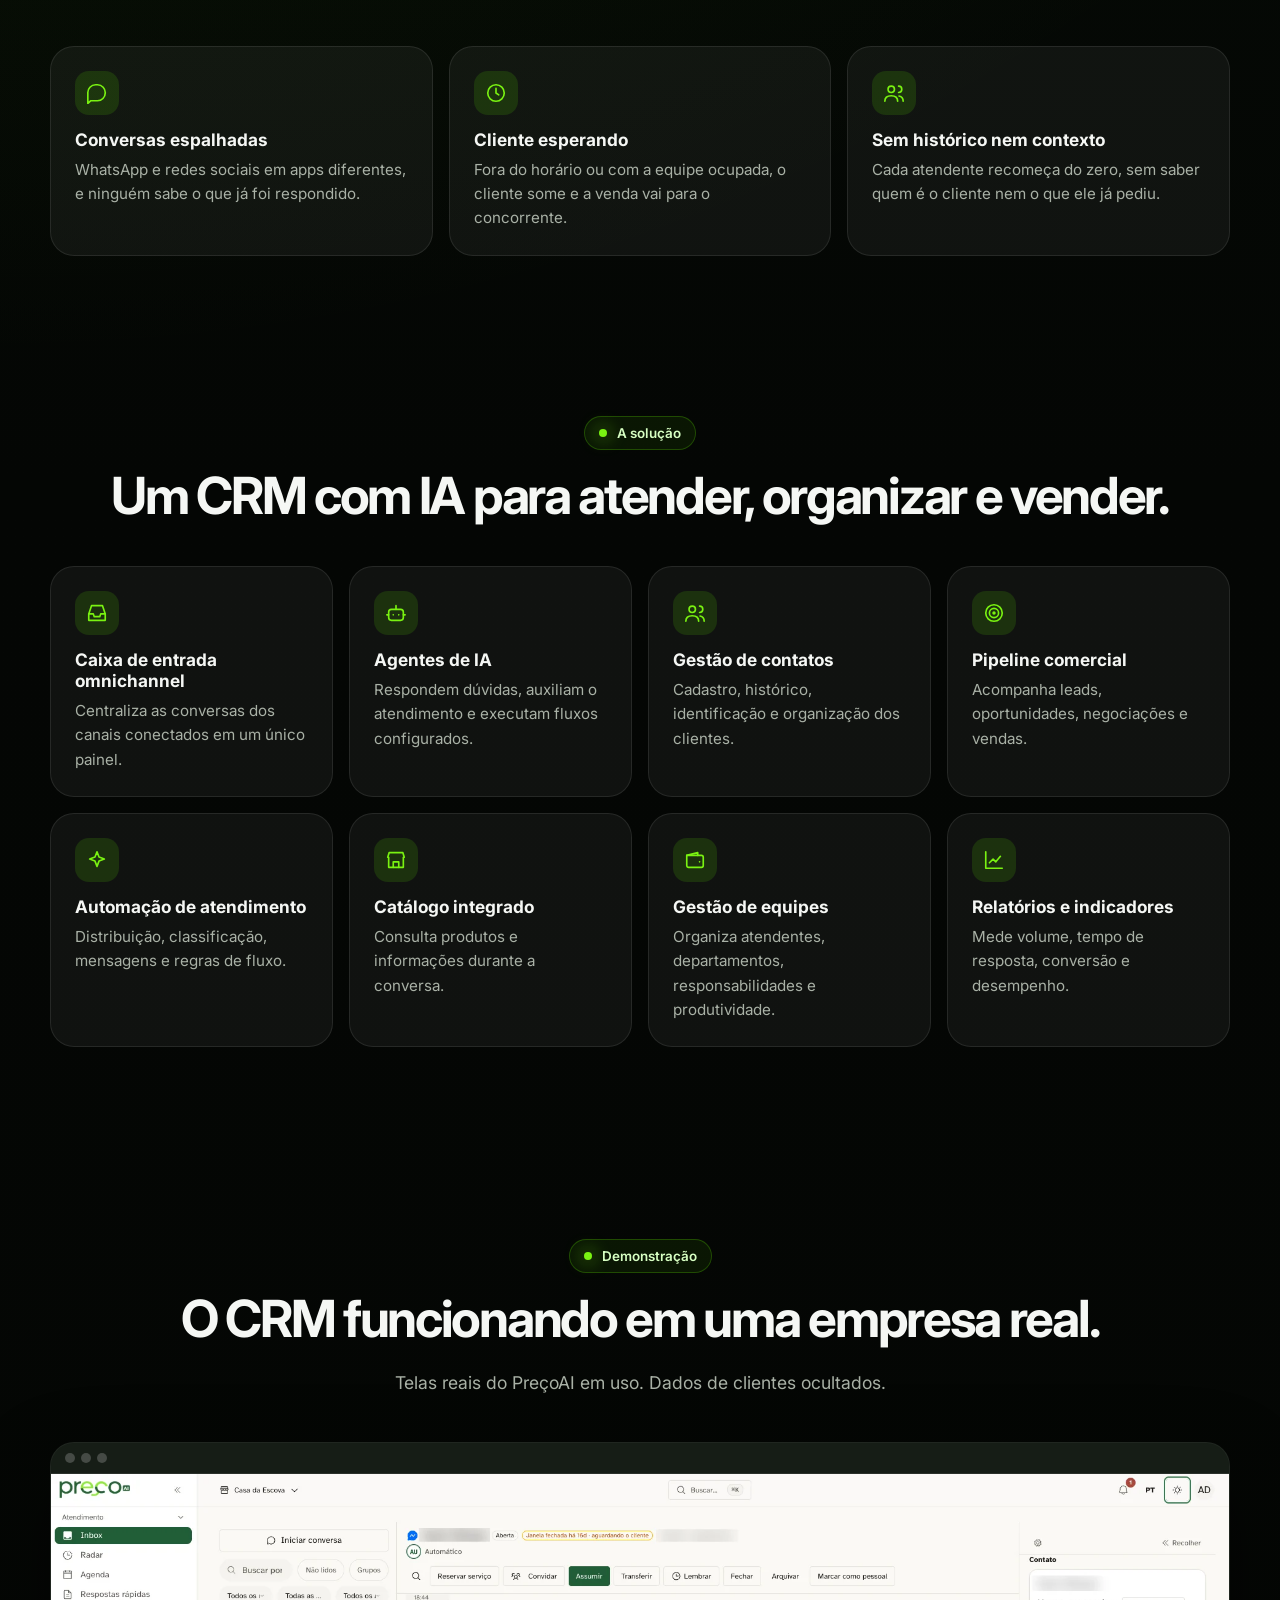
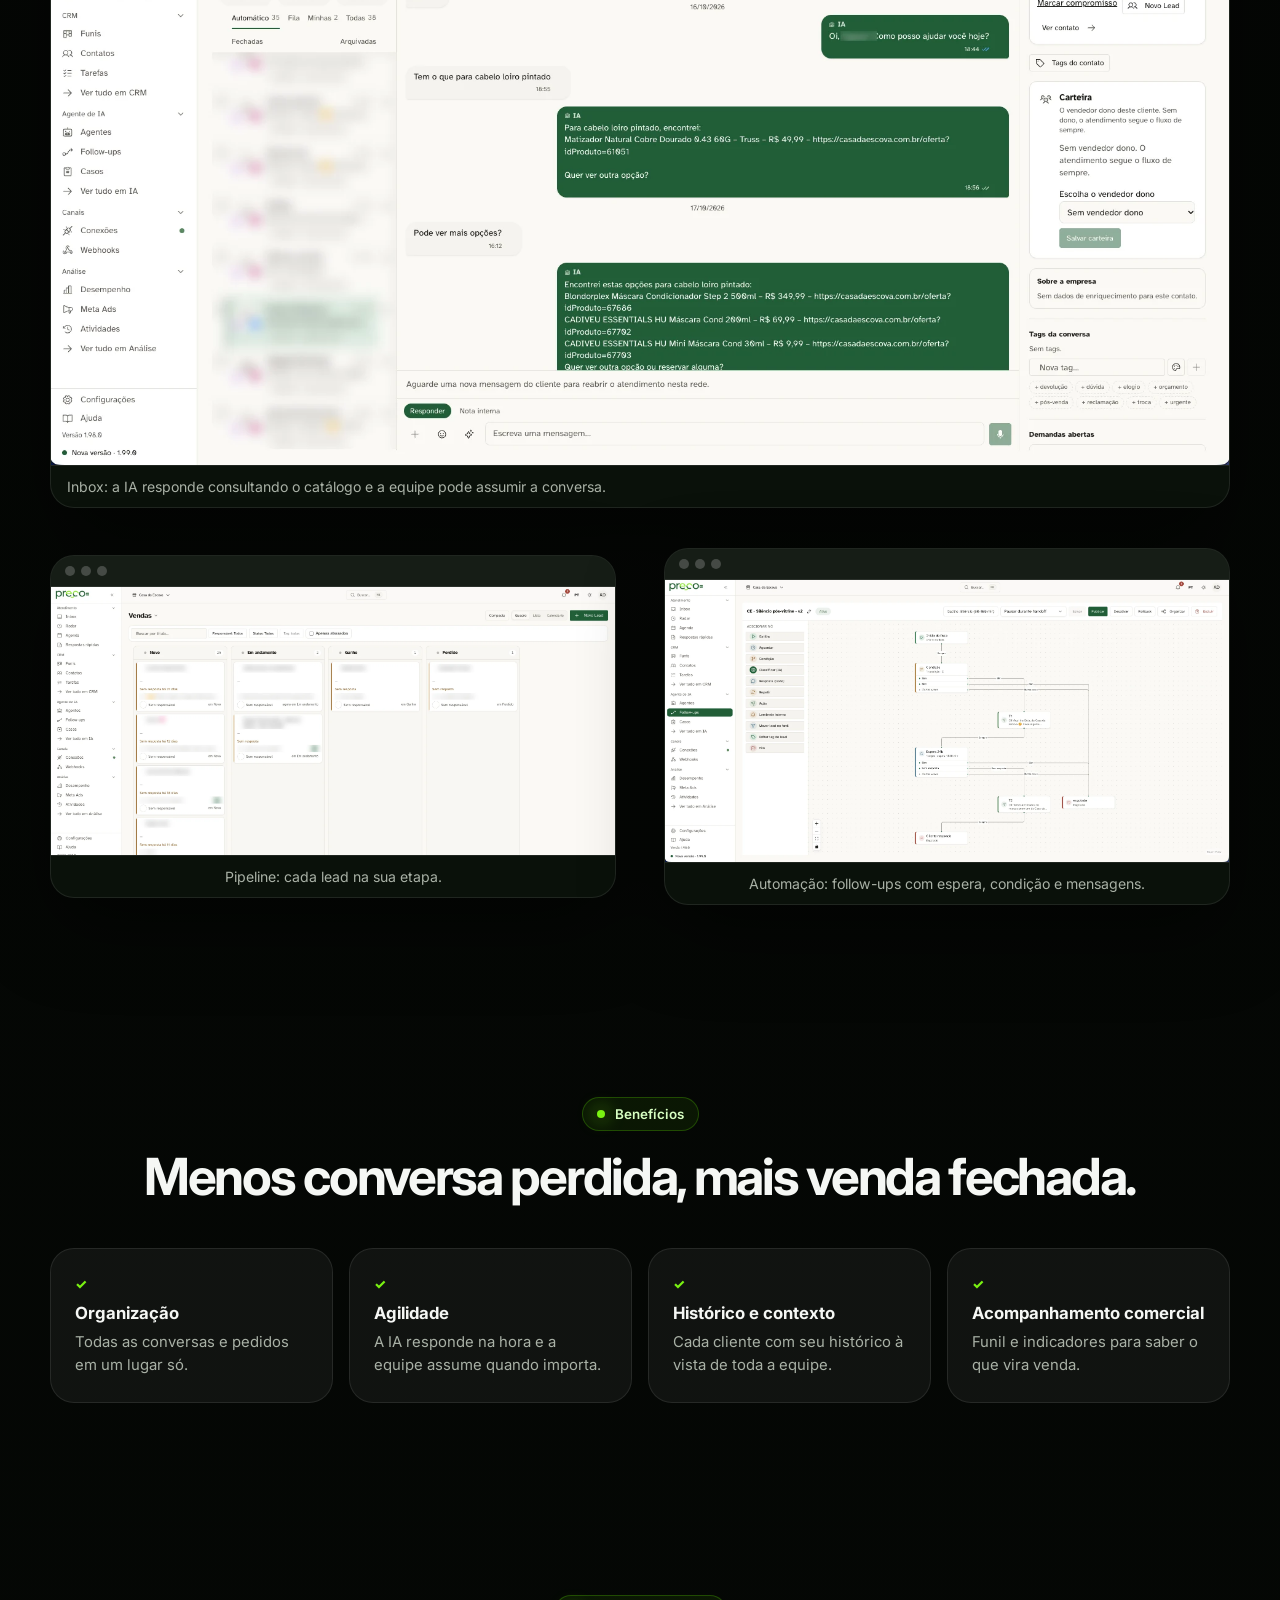
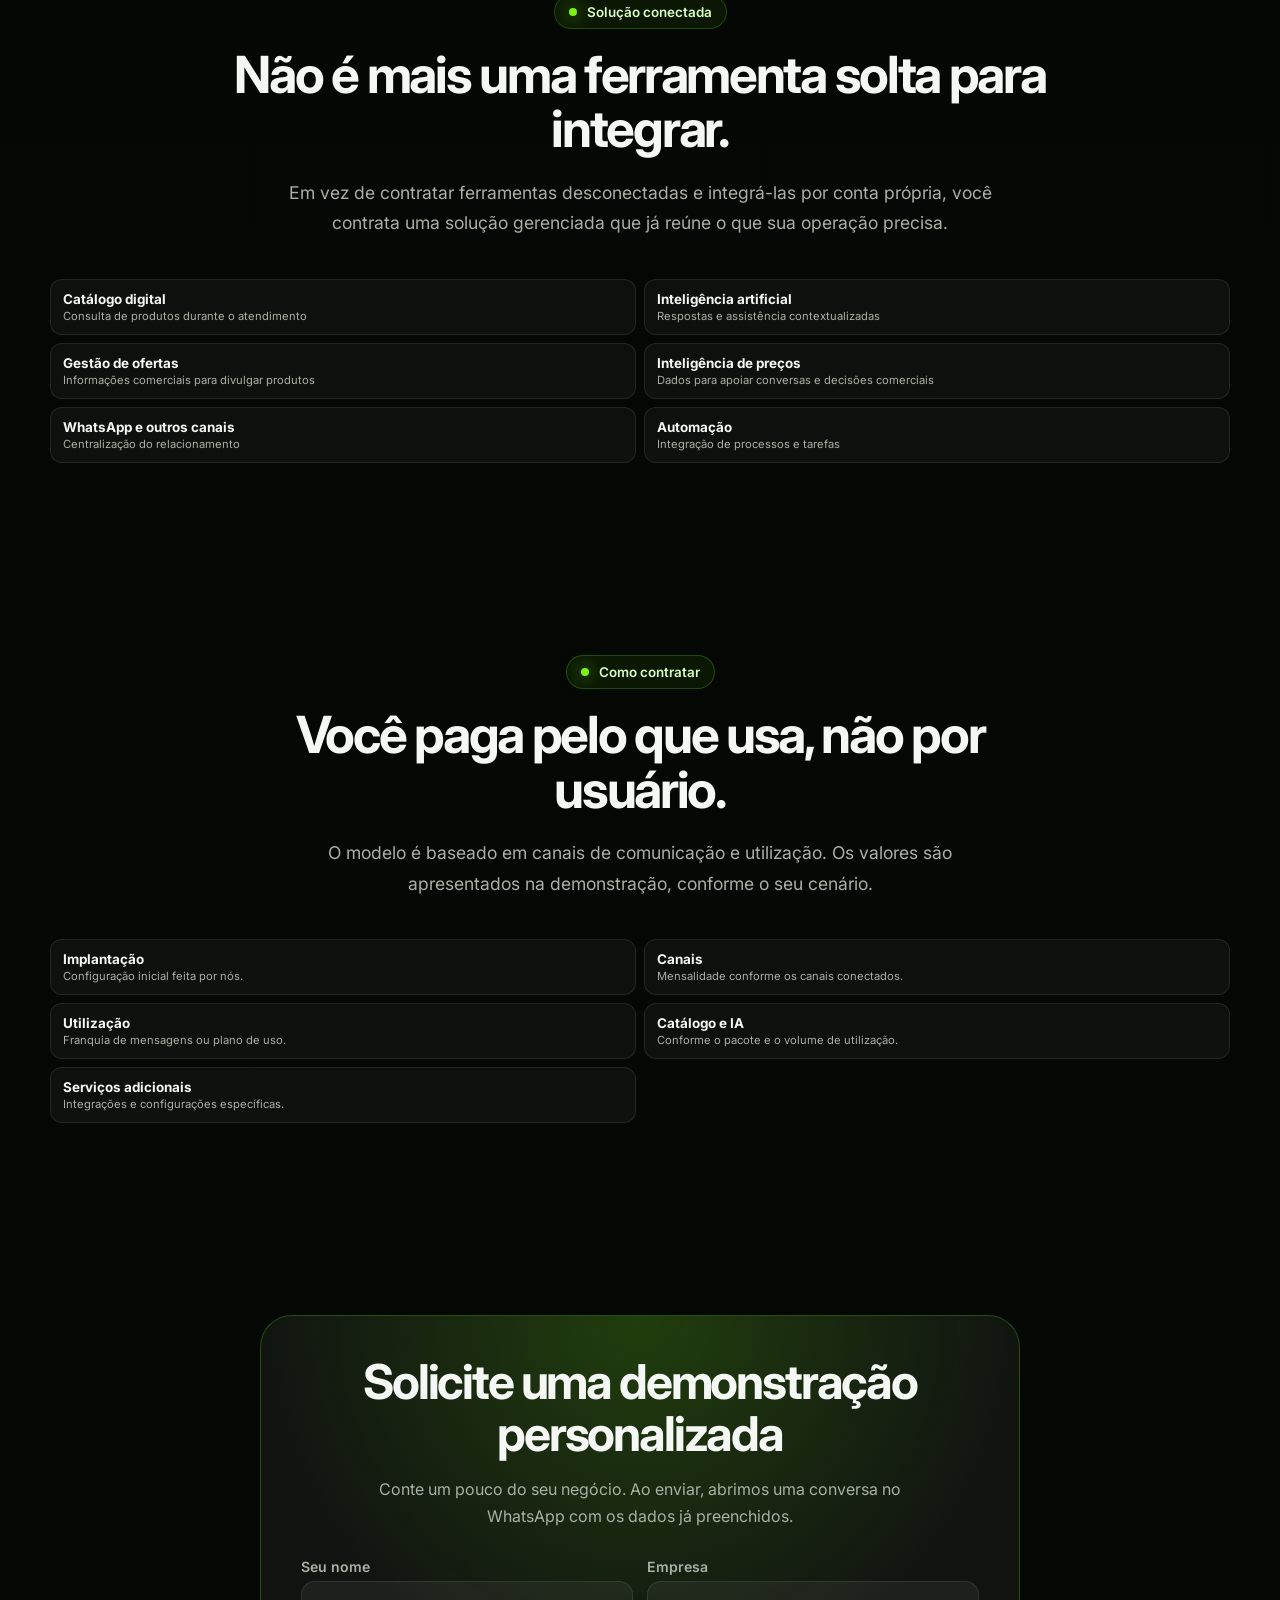
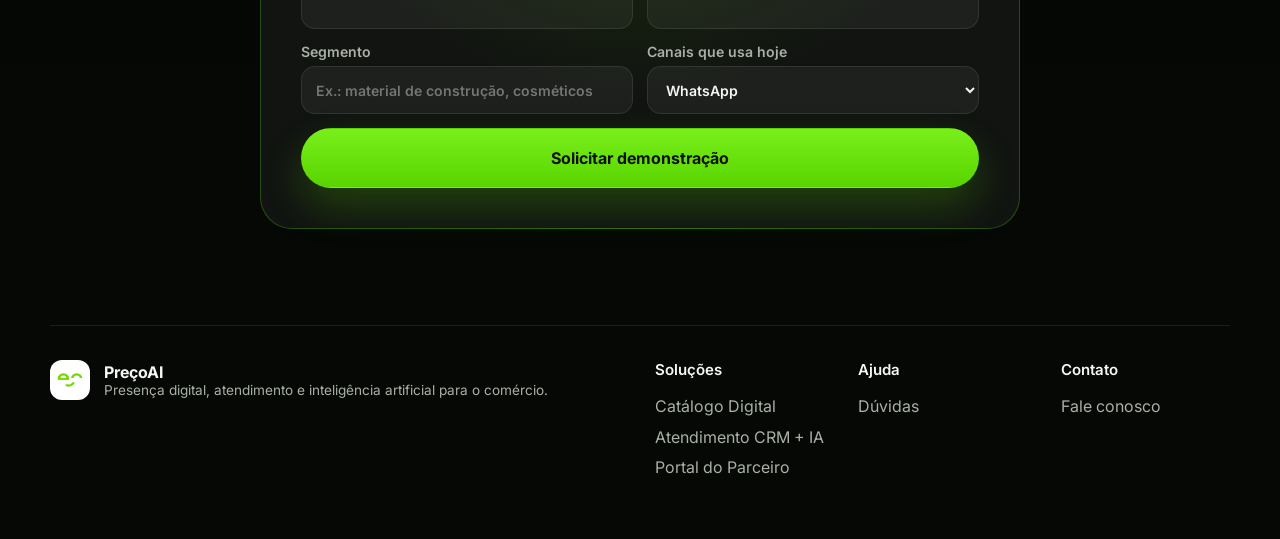
==== commit 118a6b17: "Catálogo: página reorganizada com o papel do catálogo no ecossistema, sem formulário; rodapé alinhad" ====
--- a/atendimento.html
+++ b/atendimento.html
@@ -13,8 +13,8 @@
     <link rel="preconnect" href="https://fonts.googleapis.com" />
     <link rel="preconnect" href="https://fonts.gstatic.com" crossorigin />
     <link href="https://fonts.googleapis.com/css2?family=Inter:wght@400;500;600;700;800&display=swap" rel="stylesheet" />
-    <link rel="stylesheet" href="./styles.css" />
-    <link rel="stylesheet" href="./ecossistema.css" />
+    <link rel="stylesheet" href="./styles.css?v=20261104b" />
+    <link rel="stylesheet" href="./ecossistema.css?v=20261104b" />
   </head>
   <body>
     <div class="page-shell">
@@ -106,7 +106,7 @@
 
       </main>
       <footer class="footer">
-        <div class="footer-brand"><img src="./assets/favicon-wg.png" alt="" /><div><strong>PreçoAI</strong><span>Presença digital, atendimento e preço certo para o comércio.</span></div></div>
+        <div class="footer-brand"><img src="./assets/favicon-wg.png" alt="" /><div><strong>PreçoAI</strong><span>Presença digital, atendimento e inteligência artificial para o comércio.</span></div></div>
         <div class="footer-columns">
           <div><span>Soluções</span><a href="./catalogo.html">Catálogo Digital</a><a href="./atendimento.html">Atendimento CRM + IA</a><a href="./precos.html">Portal do Parceiro</a></div>
           <div><span>Ajuda</span><a href="./duvidas.html">Dúvidas</a></div>
@@ -117,6 +117,6 @@
     <a class="wa-float" href="https://wa.me/5595984042260?text=Ol%C3%A1%2C%20quero%20solicitar%20uma%20demonstra%C3%A7%C3%A3o%20do%20CRM%20com%20IA%20do%20Pre%C3%A7oAI." target="_blank" rel="noreferrer" aria-label="Fale conosco pelo WhatsApp">
       <svg width="20" height="20" viewBox="0 0 24 24" fill="none" stroke="currentColor" stroke-width="2" stroke-linecap="round" stroke-linejoin="round" aria-hidden="true"><path d="M21 12a8.5 8.5 0 0 1-8.5 8.5H5l-3 3V12A8.5 8.5 0 0 1 10.5 3h2A8.5 8.5 0 0 1 21 12Z"/></svg><span>Fale conosco</span>
     </a>
-    <script src="./script.js"></script>
+    <script src="./script.js?v=20261104b"></script>
   </body>
 </html>
--- a/ecossistema.css
+++ b/ecossistema.css
@@ -252,3 +252,14 @@
   .eco-h1 { font-size: clamp(2.1rem, 9vw, 2.8rem); }
   .eco-hero .hero-actions .button { width: 100%; }
 }
+
+/* Catálogo: papel no ecossistema */
+.base-node { display: flex; align-items: center; justify-content: center; gap: 14px; width: fit-content; max-width: 100%; margin: 40px auto 0; padding: 16px 24px; text-align: left;
+  border: 1px solid var(--accent-strong); border-radius: var(--radius-lg); background: var(--accent-soft); box-shadow: 0 18px 44px rgba(89,212,0,.14); }
+.base-node b { display: block; font-size: 1.05rem; } .base-node small { color: var(--muted); }
+.base-arrow { text-align: center; color: var(--accent-strong); font-size: 1.7rem; font-weight: 800; line-height: 1; margin: 14px 0; }
+.feat-link { display: flex; flex-direction: column; transition: transform .2s ease, border-color .2s ease; }
+.feat-link:hover { transform: translateY(-4px); border-color: rgba(89,212,0,.45); }
+.feat-tag { margin-top: 14px; color: var(--accent-strong); font-size: .72rem; font-weight: 800; letter-spacing: .08em; text-transform: uppercase; }
+.feat-link h3 { margin-top: 6px; }
+.feat-link .more { margin-top: auto; padding-top: 14px; color: var(--accent-strong); font-weight: 700; font-size: .92rem; }
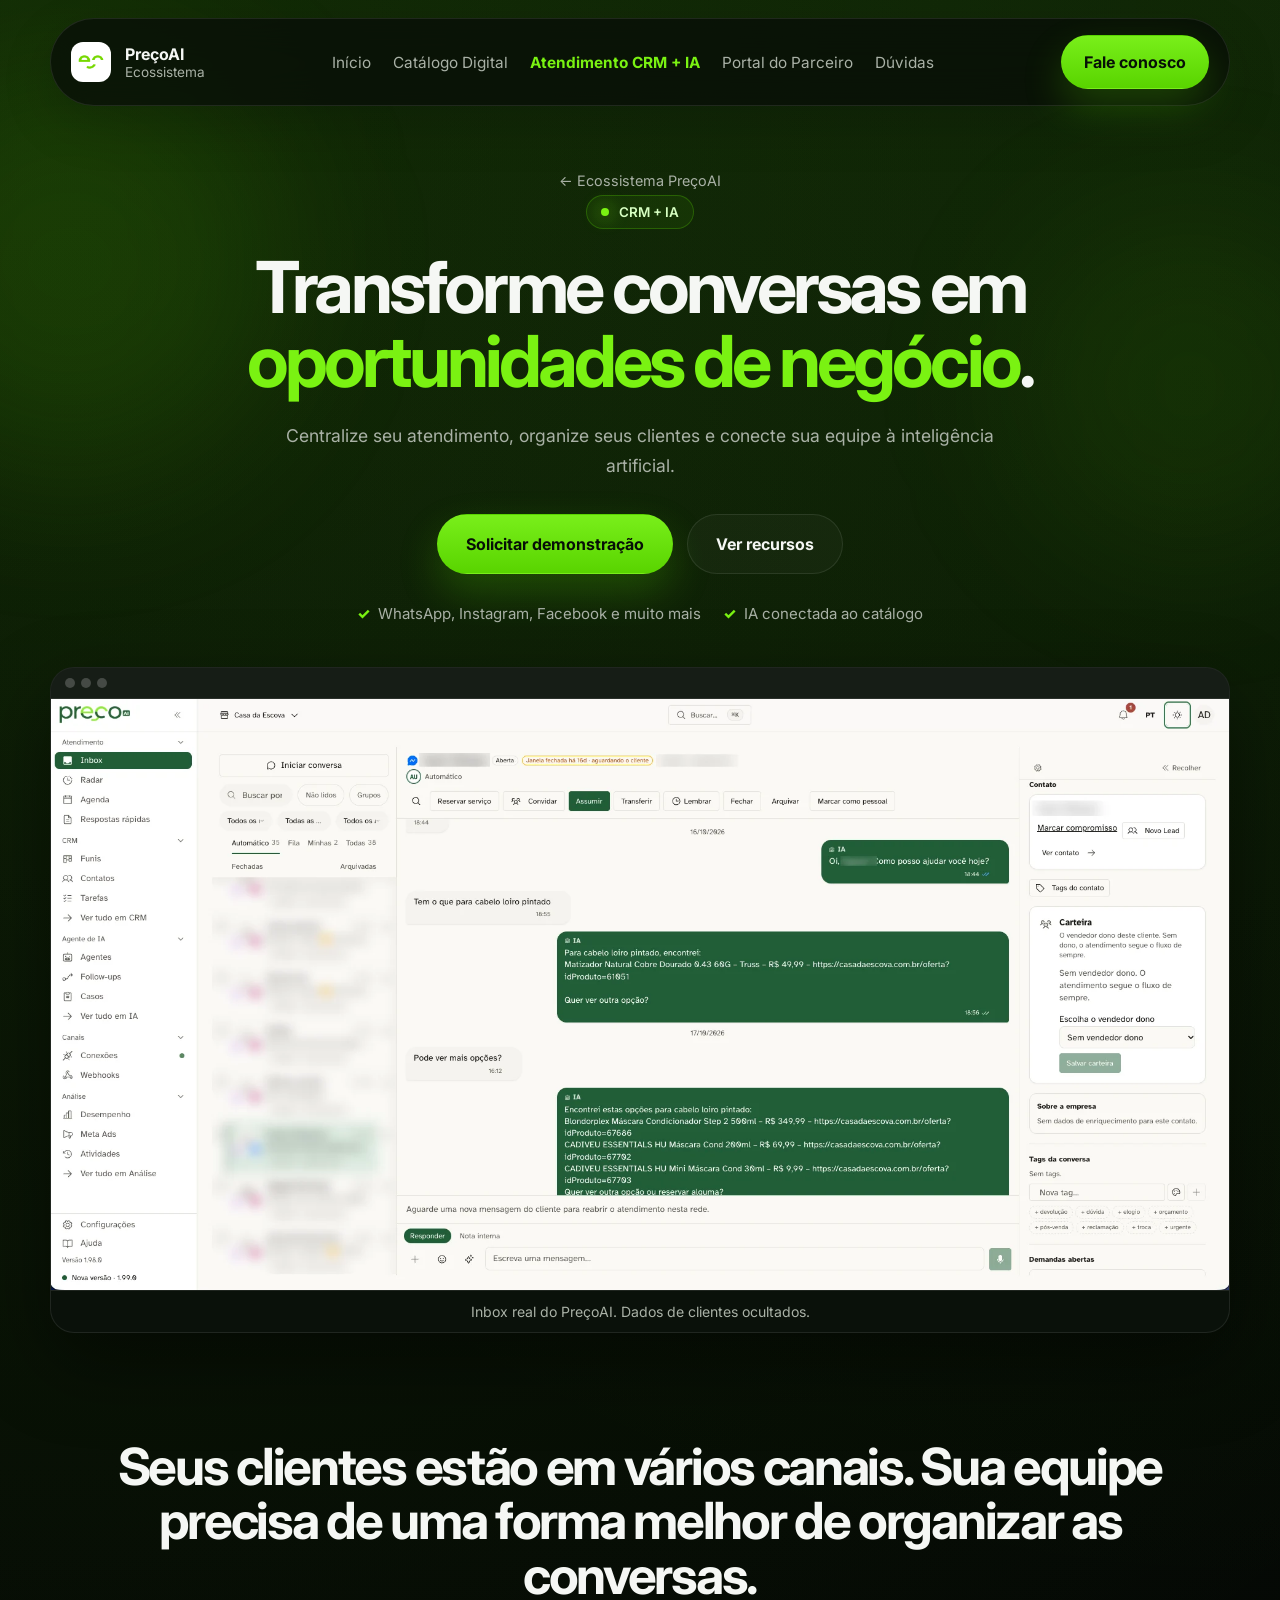
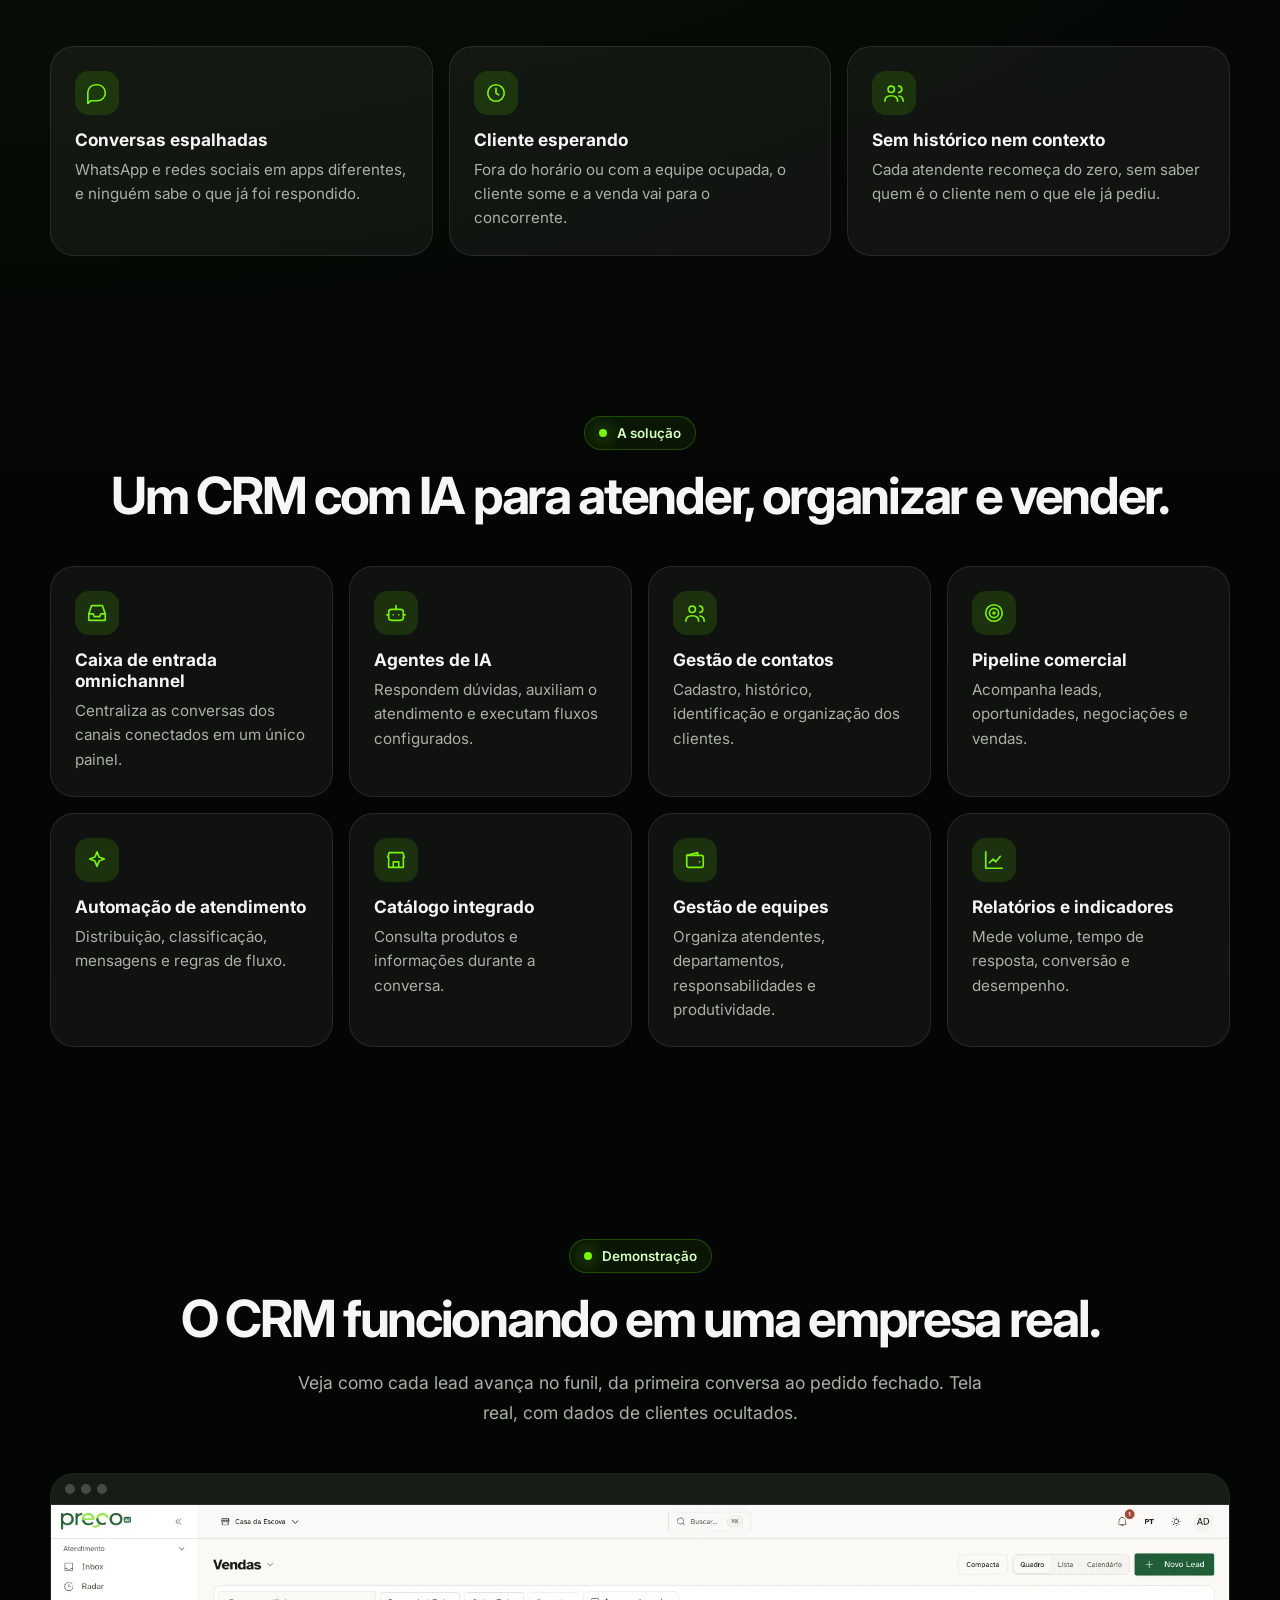
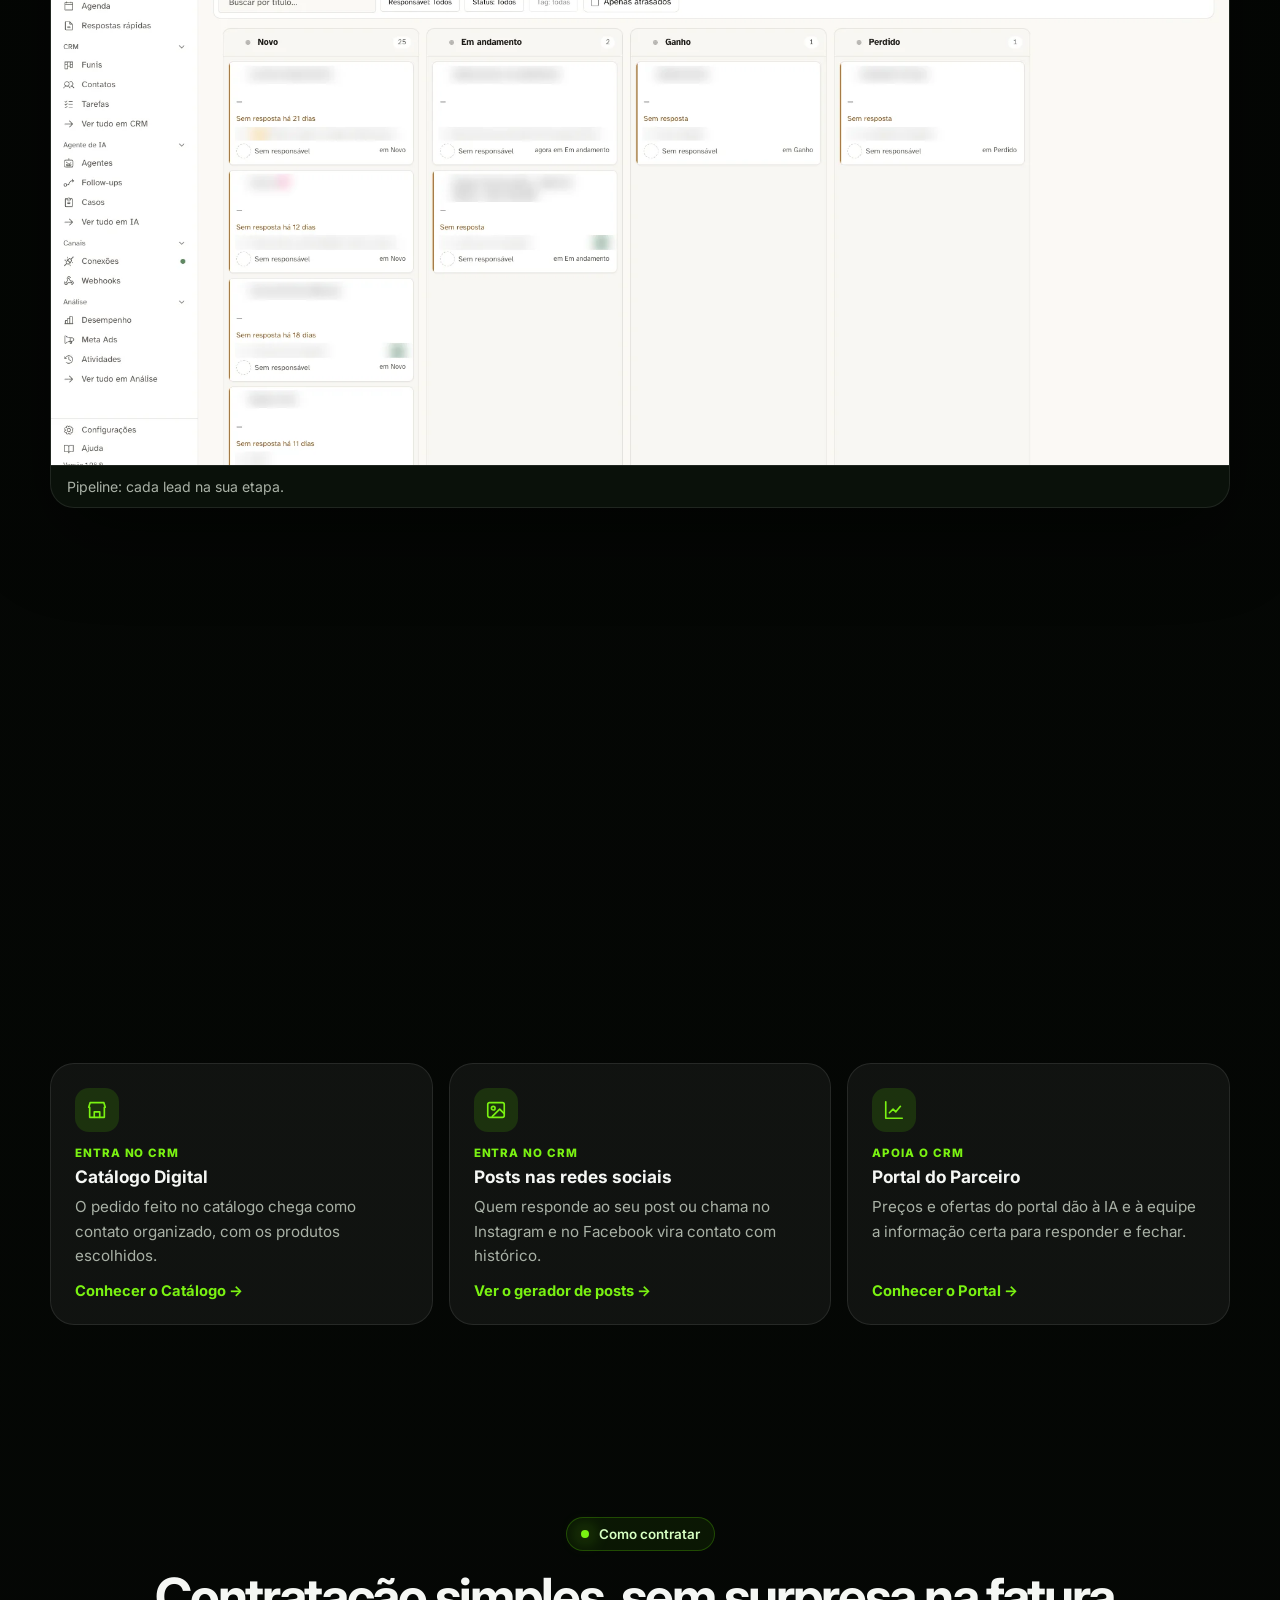
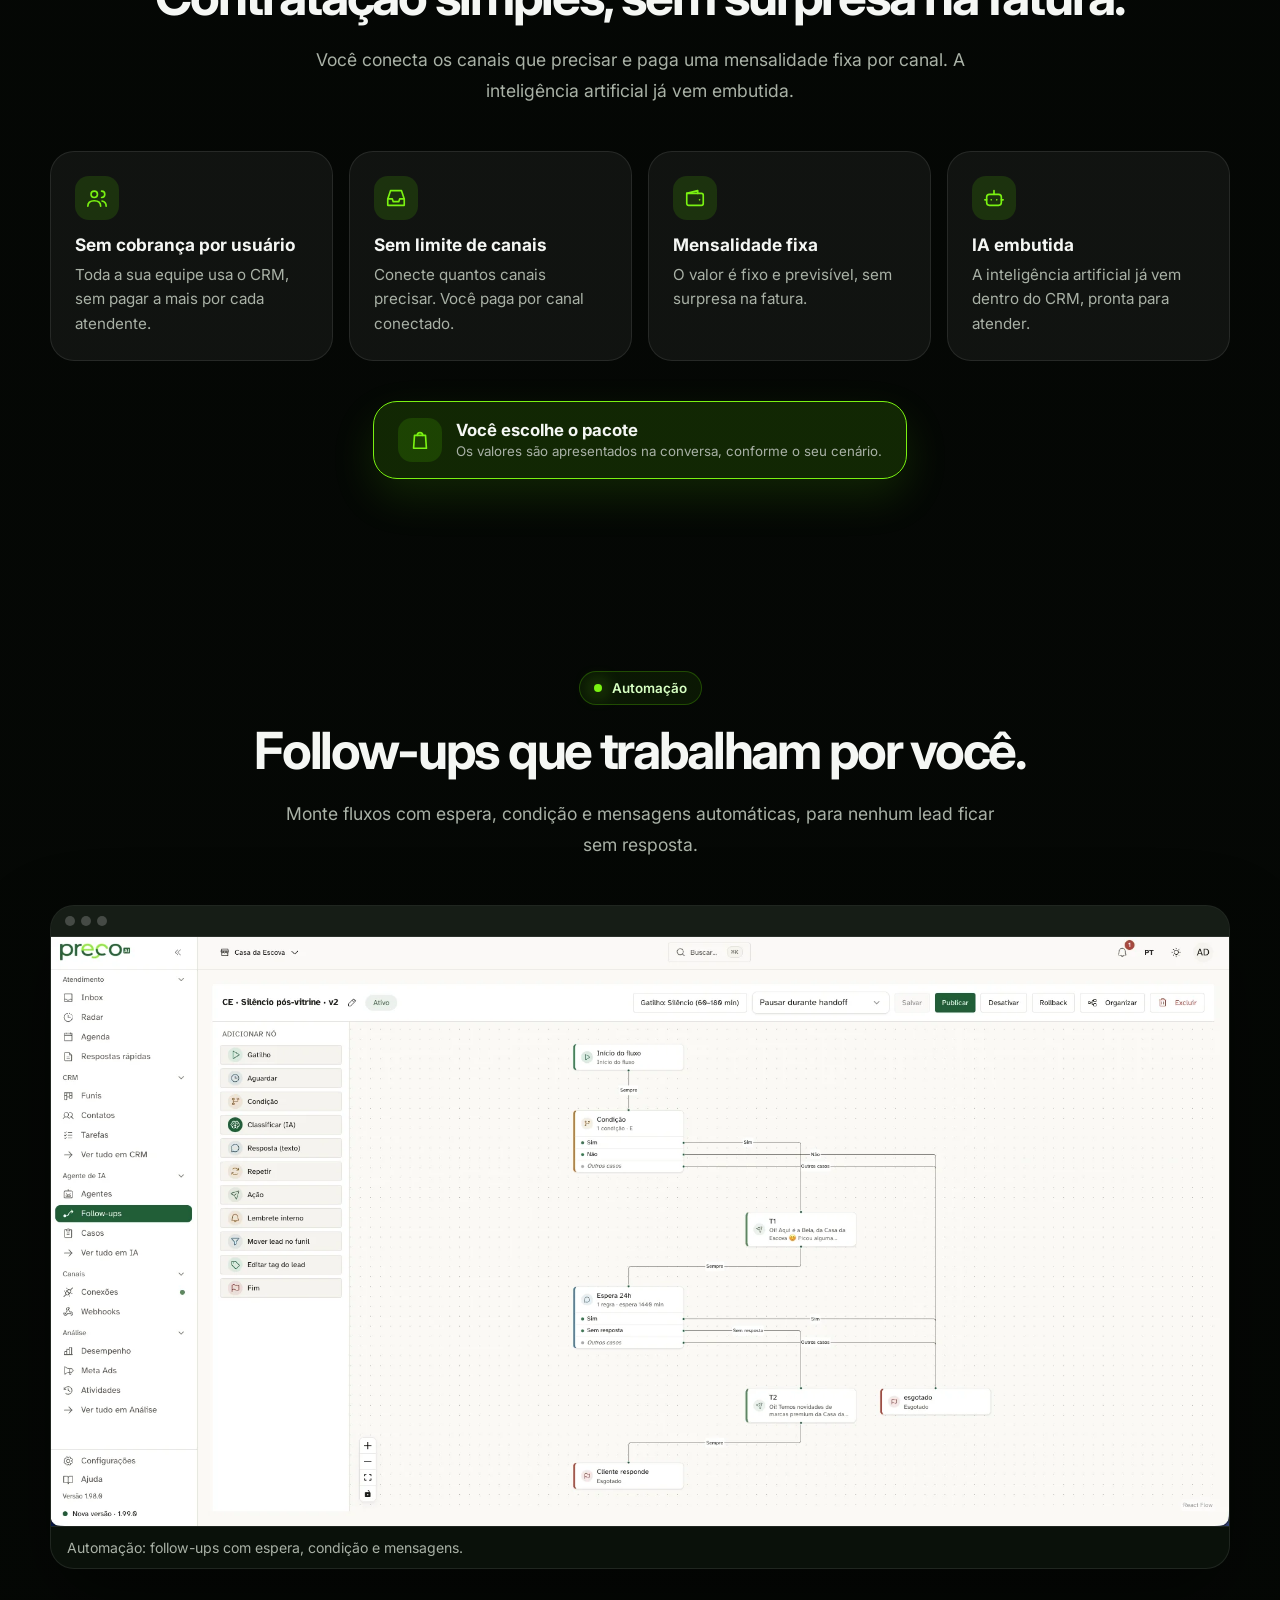
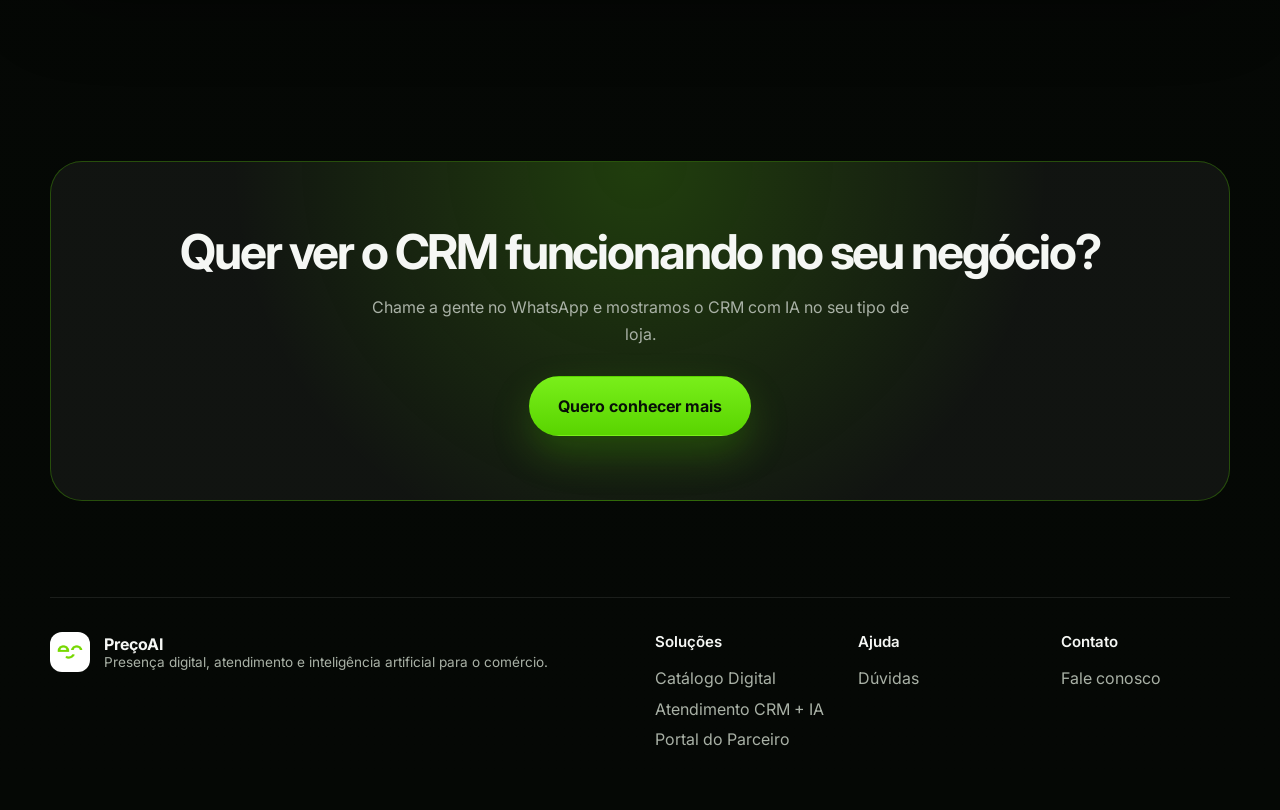
==== commit 5ca85a12: "CRM: página reorganizada (papel no ecossistema, pipeline no meio, automações embaixo, sem formulário" ====
--- a/atendimento.html
+++ b/atendimento.html
@@ -34,7 +34,7 @@
     <span class="eco-kicker"><span class="eyebrow-dot"></span>CRM + IA</span>
     <h1 class="eco-h1">Transforme conversas em <span class="hl">oportunidades de negócio</span>.</h1>
     <p class="eco-lead">Centralize seu atendimento, organize seus clientes e conecte sua equipe à inteligência artificial.</p>
-    <div class="hero-actions"><a class="button button-primary button-large" href="#demonstracao">Solicitar demonstração</a><a class="button button-secondary button-large" href="#solucao">Ver recursos</a></div>
+    <div class="hero-actions"><a class="button button-primary button-large" href="https://wa.me/5595984042260?text=Ol%C3%A1%2C%20quero%20solicitar%20uma%20demonstra%C3%A7%C3%A3o%20do%20CRM%20com%20IA%20do%20Pre%C3%A7oAI." target="_blank" rel="noreferrer">Solicitar demonstração</a><a class="button button-secondary button-large" href="#solucao">Ver recursos</a></div>
     <div class="eco-trust"><span>WhatsApp, Instagram, Facebook e muito mais</span><span>IA conectada ao catálogo</span></div>
   </div>
   <div class="reveal reveal-delay"><figure class="shot"><div class="shot-bar"><i></i><i></i><i></i></div><img src="./assets/crm-inbox.webp" alt="CRM do PreçoAI com a IA atendendo um cliente e painel de contato" loading="lazy" width="1920" height="960" /><figcaption>Inbox real do PreçoAI. Dados de clientes ocultados.</figcaption></figure></div>
@@ -54,55 +54,38 @@
 <section class="eco-wrap eco-section">
   <div class="eco-center reveal"><span class="eco-kicker"><span class="eyebrow-dot"></span>Demonstração</span>
   <h2 class="eco-h2">O CRM funcionando em uma empresa real.</h2>
-  <p class="eco-lead">Telas reais do PreçoAI em uso. Dados de clientes ocultados.</p></div>
-  <div class="reveal" style="margin-top:44px"><figure class="shot"><div class="shot-bar"><i></i><i></i><i></i></div><img src="./assets/crm-inbox.webp" alt="Inbox do PreçoAI com a IA atendendo um cliente e painel de contato" loading="lazy" width="1920" height="960" /><figcaption>Inbox: a IA responde consultando o catálogo e a equipe pode assumir a conversa.</figcaption></figure></div>
-  <div class="split" style="margin-top:40px">
-    <div class="reveal"><figure class="shot"><div class="shot-bar"><i></i><i></i><i></i></div><img src="./assets/crm-funil.webp" alt="Funil de vendas em quadro com etapas Novo, Em andamento, Ganho e Perdido" loading="lazy" width="1920" height="960" /><figcaption>Pipeline: cada lead na sua etapa.</figcaption></figure></div>
-    <div class="reveal reveal-delay"><figure class="shot"><div class="shot-bar"><i></i><i></i><i></i></div><img src="./assets/crm-followups.webp" alt="Editor visual de follow-ups automáticos com condições e mensagens" loading="lazy" width="1920" height="960" /><figcaption>Automação: follow-ups com espera, condição e mensagens.</figcaption></figure></div>
-  </div>
+  <p class="eco-lead">Veja como cada lead avança no funil, da primeira conversa ao pedido fechado. Tela real, com dados de clientes ocultados.</p></div>
+  <div class="reveal" style="margin-top:44px"><figure class="shot"><div class="shot-bar"><i></i><i></i><i></i></div><img src="./assets/crm-funil.webp" alt="Funil de vendas em quadro com etapas Novo, Em andamento, Ganho e Perdido" loading="lazy" width="1920" height="960" /><figcaption>Pipeline: cada lead na sua etapa.</figcaption></figure></div>
 </section>
 
 <section class="eco-wrap eco-section">
-  <div class="eco-center reveal"><span class="eco-kicker"><span class="eyebrow-dot"></span>Benefícios</span>
-  <h2 class="eco-h2">Menos conversa perdida, mais venda fechada.</h2></div>
-  <div class="steps reveal" style="counter-reset:none"><div class="step nonum"><h3>Organização</h3><p>Todas as conversas e pedidos em um lugar só.</p></div><div class="step nonum"><h3>Agilidade</h3><p>A IA responde na hora e a equipe assume quando importa.</p></div><div class="step nonum"><h3>Histórico e contexto</h3><p>Cada cliente com seu histórico à vista de toda a equipe.</p></div><div class="step nonum"><h3>Acompanhamento comercial</h3><p>Funil e indicadores para saber o que vira venda.</p></div></div>
+  <div class="eco-center reveal"><span class="eco-kicker"><span class="eyebrow-dot"></span>O papel do CRM no ecossistema</span>
+  <h2 class="eco-h2">Todo cliente do ecossistema cai no mesmo lugar.</h2>
+  <p class="eco-lead">O CRM é onde as conversas, os pedidos e as oportunidades das outras peças se encontram, para a equipe atender com contexto.</p></div>
+  <div class="base-node reveal"><span class="eco-ico"><svg viewBox="0 0 24 24" aria-hidden="true"><path d="M21 12a8.5 8.5 0 0 1-8.5 8.5H5l-3 3V12A8.5 8.5 0 0 1 10.5 3h2A8.5 8.5 0 0 1 21 12Z"/></svg></span><div><b>CRM + IA</b><small>Conversas, pedidos e oportunidades num lugar só</small></div></div>
+  <div class="base-arrow reveal" aria-hidden="true">↕</div>
+  <div class="feat-grid reveal" style="margin-top:0"><a class="feat feat-link" href="./catalogo.html"><span class="eco-ico"><svg viewBox="0 0 24 24" aria-hidden="true"><path d="M3 9l1.5-5h15L21 9"/><path d="M4 9v11h16V9"/><path d="M9 20v-6h6v6"/></svg></span><span class="feat-tag">Entra no CRM</span><h3>Catálogo Digital</h3><p>O pedido feito no catálogo chega como contato organizado, com os produtos escolhidos.</p><span class="more">Conhecer o Catálogo →</span></a><a class="feat feat-link" href="./precos.html#posts"><span class="eco-ico"><svg viewBox="0 0 24 24" aria-hidden="true"><rect x="3" y="4" width="18" height="16" rx="2"/><circle cx="9" cy="10" r="2"/><path d="m21 16-5-5-8 8"/></svg></span><span class="feat-tag">Entra no CRM</span><h3>Posts nas redes sociais</h3><p>Quem responde ao seu post ou chama no Instagram e no Facebook vira contato com histórico.</p><span class="more">Ver o gerador de posts →</span></a><a class="feat feat-link" href="./precos.html"><span class="eco-ico"><svg viewBox="0 0 24 24" aria-hidden="true"><path d="M3 3v18h18"/><path d="m7 15 4-4 3 3 5-6"/></svg></span><span class="feat-tag">Apoia o CRM</span><h3>Portal do Parceiro</h3><p>Preços e ofertas do portal dão à IA e à equipe a informação certa para responder e fechar.</p><span class="more">Conhecer o Portal →</span></a></div>
 </section>
 
 <section class="eco-wrap eco-section">
-  <div class="split">
-    <div class="reveal"><span class="eco-kicker"><span class="eyebrow-dot"></span>Solução conectada</span>
-      <h2 class="eco-h2">Não é mais uma ferramenta solta para integrar.</h2>
-      <p class="eco-lead">Em vez de contratar ferramentas desconectadas e integrá-las por conta própria, você contrata uma solução gerenciada que já reúne o que sua operação precisa.</p></div>
-    <div class="reveal reveal-delay"><div class="inbox-list"><div class="inbox-item"><b>Catálogo digital</b><small>Consulta de produtos durante o atendimento</small></div><div class="inbox-item"><b>Inteligência artificial</b><small>Respostas e assistência contextualizadas</small></div><div class="inbox-item"><b>Gestão de ofertas</b><small>Informações comerciais para divulgar produtos</small></div><div class="inbox-item"><b>Inteligência de preços</b><small>Dados para apoiar conversas e decisões comerciais</small></div><div class="inbox-item"><b>WhatsApp e outros canais</b><small>Centralização do relacionamento</small></div><div class="inbox-item"><b>Automação</b><small>Integração de processos e tarefas</small></div></div></div>
-  </div>
+  <div class="eco-center reveal"><span class="eco-kicker"><span class="eyebrow-dot"></span>Como contratar</span>
+  <h2 class="eco-h2">Contratação simples, sem surpresa na fatura.</h2>
+  <p class="eco-lead">Você conecta os canais que precisar e paga uma mensalidade fixa por canal. A inteligência artificial já vem embutida.</p></div>
+  <div class="feat-grid reveal" style="grid-template-columns:repeat(4,1fr)"><div class="feat"><span class="eco-ico"><svg viewBox="0 0 24 24" aria-hidden="true"><circle cx="9" cy="8" r="3.5"/><path d="M2 21c0-4 3-6 7-6s7 2 7 6"/><path d="M17 4.5a3.5 3.5 0 0 1 0 7M22 21c0-3-1.7-5-4.5-5.7"/></svg></span><h3>Sem cobrança por usuário</h3><p>Toda a sua equipe usa o CRM, sem pagar a mais por cada atendente.</p></div><div class="feat"><span class="eco-ico"><svg viewBox="0 0 24 24" aria-hidden="true"><path d="M3 13l3-9h12l3 9v7H3z"/><path d="M3 13h5l1 3h6l1-3h5"/></svg></span><h3>Sem limite de canais</h3><p>Conecte quantos canais precisar. Você paga por canal conectado.</p></div><div class="feat"><span class="eco-ico"><svg viewBox="0 0 24 24" aria-hidden="true"><path d="M3 7h16a2 2 0 0 1 2 2v9a2 2 0 0 1-2 2H5a2 2 0 0 1-2-2z"/><path d="M3 7l12-3v3"/><path d="M17 14h.01"/></svg></span><h3>Mensalidade fixa</h3><p>O valor é fixo e previsível, sem surpresa na fatura.</p></div><div class="feat"><span class="eco-ico"><svg viewBox="0 0 24 24" aria-hidden="true"><rect x="4" y="8" width="16" height="12" rx="3"/><path d="M12 8V4M9 14h.01M15 14h.01M2 14h2M20 14h2"/></svg></span><h3>IA embutida</h3><p>A inteligência artificial já vem dentro do CRM, pronta para atender.</p></div></div>
+  <div class="base-node reveal"><span class="eco-ico"><svg viewBox="0 0 24 24" aria-hidden="true"><path d="M6 7h12l1 14H5L6 7Z"/><path d="M9 7a3 3 0 0 1 6 0"/></svg></span><div><b>Você escolhe o pacote</b><small>Os valores são apresentados na conversa, conforme o seu cenário.</small></div></div>
 </section>
 
 <section class="eco-wrap eco-section">
-  <div class="split rev">
-    <div class="reveal"><span class="eco-kicker"><span class="eyebrow-dot"></span>Como contratar</span>
-      <h2 class="eco-h2">Você paga pelo que usa, não por usuário.</h2>
-      <p class="eco-lead">O modelo é baseado em canais de comunicação e utilização. Os valores são apresentados na demonstração, conforme o seu cenário.</p></div>
-    <div class="reveal reveal-delay"><div class="inbox-list"><div class="inbox-item"><b>Implantação</b><small>Configuração inicial feita por nós.</small></div><div class="inbox-item"><b>Canais</b><small>Mensalidade conforme os canais conectados.</small></div><div class="inbox-item"><b>Utilização</b><small>Franquia de mensagens ou plano de uso.</small></div><div class="inbox-item"><b>Catálogo e IA</b><small>Conforme o pacote e o volume de utilização.</small></div><div class="inbox-item"><b>Serviços adicionais</b><small>Integrações e configurações específicas.</small></div></div></div>
-  </div>
+  <div class="eco-center reveal"><span class="eco-kicker"><span class="eyebrow-dot"></span>Automação</span>
+  <h2 class="eco-h2">Follow-ups que trabalham por você.</h2>
+  <p class="eco-lead">Monte fluxos com espera, condição e mensagens automáticas, para nenhum lead ficar sem resposta.</p></div>
+  <div class="reveal" style="margin-top:44px"><figure class="shot"><div class="shot-bar"><i></i><i></i><i></i></div><img src="./assets/crm-followups.webp" alt="Editor visual de follow-ups automáticos com condições e mensagens" loading="lazy" width="1920" height="960" /><figcaption>Automação: follow-ups com espera, condição e mensagens.</figcaption></figure></div>
 </section>
 
-<section class="eco-wrap eco-section" id="demonstracao">
-  <div class="eco-wrap reveal" style="max-width:760px;padding:0">
-    <div class="eco-cta" style="text-align:left;padding:40px">
-      <h2>Solicite uma demonstração personalizada</h2>
-      <p style="margin-left:0">Conte um pouco do seu negócio. Ao enviar, abrimos uma conversa no WhatsApp com os dados já preenchidos.</p>
-      <form class="demo-form" data-wa="5595984042260" data-msg="Olá, quero solicitar uma demonstração do CRM com IA do PreçoAI.">
-        <label data-l="Nome">Seu nome<input name="nome" required autocomplete="name" /></label>
-        <label data-l="Empresa">Empresa<input name="empresa" required autocomplete="organization" /></label>
-        <label data-l="Segmento">Segmento<input name="segmento" placeholder="Ex.: material de construção, cosméticos" /></label>
-        <label data-l="Canais">Canais que usa hoje
-          <select name="canais"><option>WhatsApp</option><option>WhatsApp e redes sociais</option><option>Outros</option></select>
-        </label>
-        <button class="button button-primary button-large" type="submit">Solicitar demonstração</button>
-      </form>
-    </div>
-  </div>
-</section>
+<section class="eco-section"><div class="eco-wrap reveal"><div class="eco-cta">
+  <h2>Quer ver o CRM funcionando no seu negócio?</h2><p>Chame a gente no WhatsApp e mostramos o CRM com IA no seu tipo de loja.</p>
+  <a class="button button-primary button-large" href="https://wa.me/5595984042260?text=Ol%C3%A1%2C%20quero%20solicitar%20uma%20demonstra%C3%A7%C3%A3o%20do%20CRM%20com%20IA%20do%20Pre%C3%A7oAI." target="_blank" rel="noreferrer">Quero conhecer mais</a>
+</div></div></section>
 
       </main>
       <footer class="footer">
@@ -114,9 +97,6 @@
         </div>
       </footer>
     </div>
-    <a class="wa-float" href="https://wa.me/5595984042260?text=Ol%C3%A1%2C%20quero%20solicitar%20uma%20demonstra%C3%A7%C3%A3o%20do%20CRM%20com%20IA%20do%20Pre%C3%A7oAI." target="_blank" rel="noreferrer" aria-label="Fale conosco pelo WhatsApp">
-      <svg width="20" height="20" viewBox="0 0 24 24" fill="none" stroke="currentColor" stroke-width="2" stroke-linecap="round" stroke-linejoin="round" aria-hidden="true"><path d="M21 12a8.5 8.5 0 0 1-8.5 8.5H5l-3 3V12A8.5 8.5 0 0 1 10.5 3h2A8.5 8.5 0 0 1 21 12Z"/></svg><span>Fale conosco</span>
-    </a>
     <script src="./script.js?v=20261104b"></script>
   </body>
 </html>
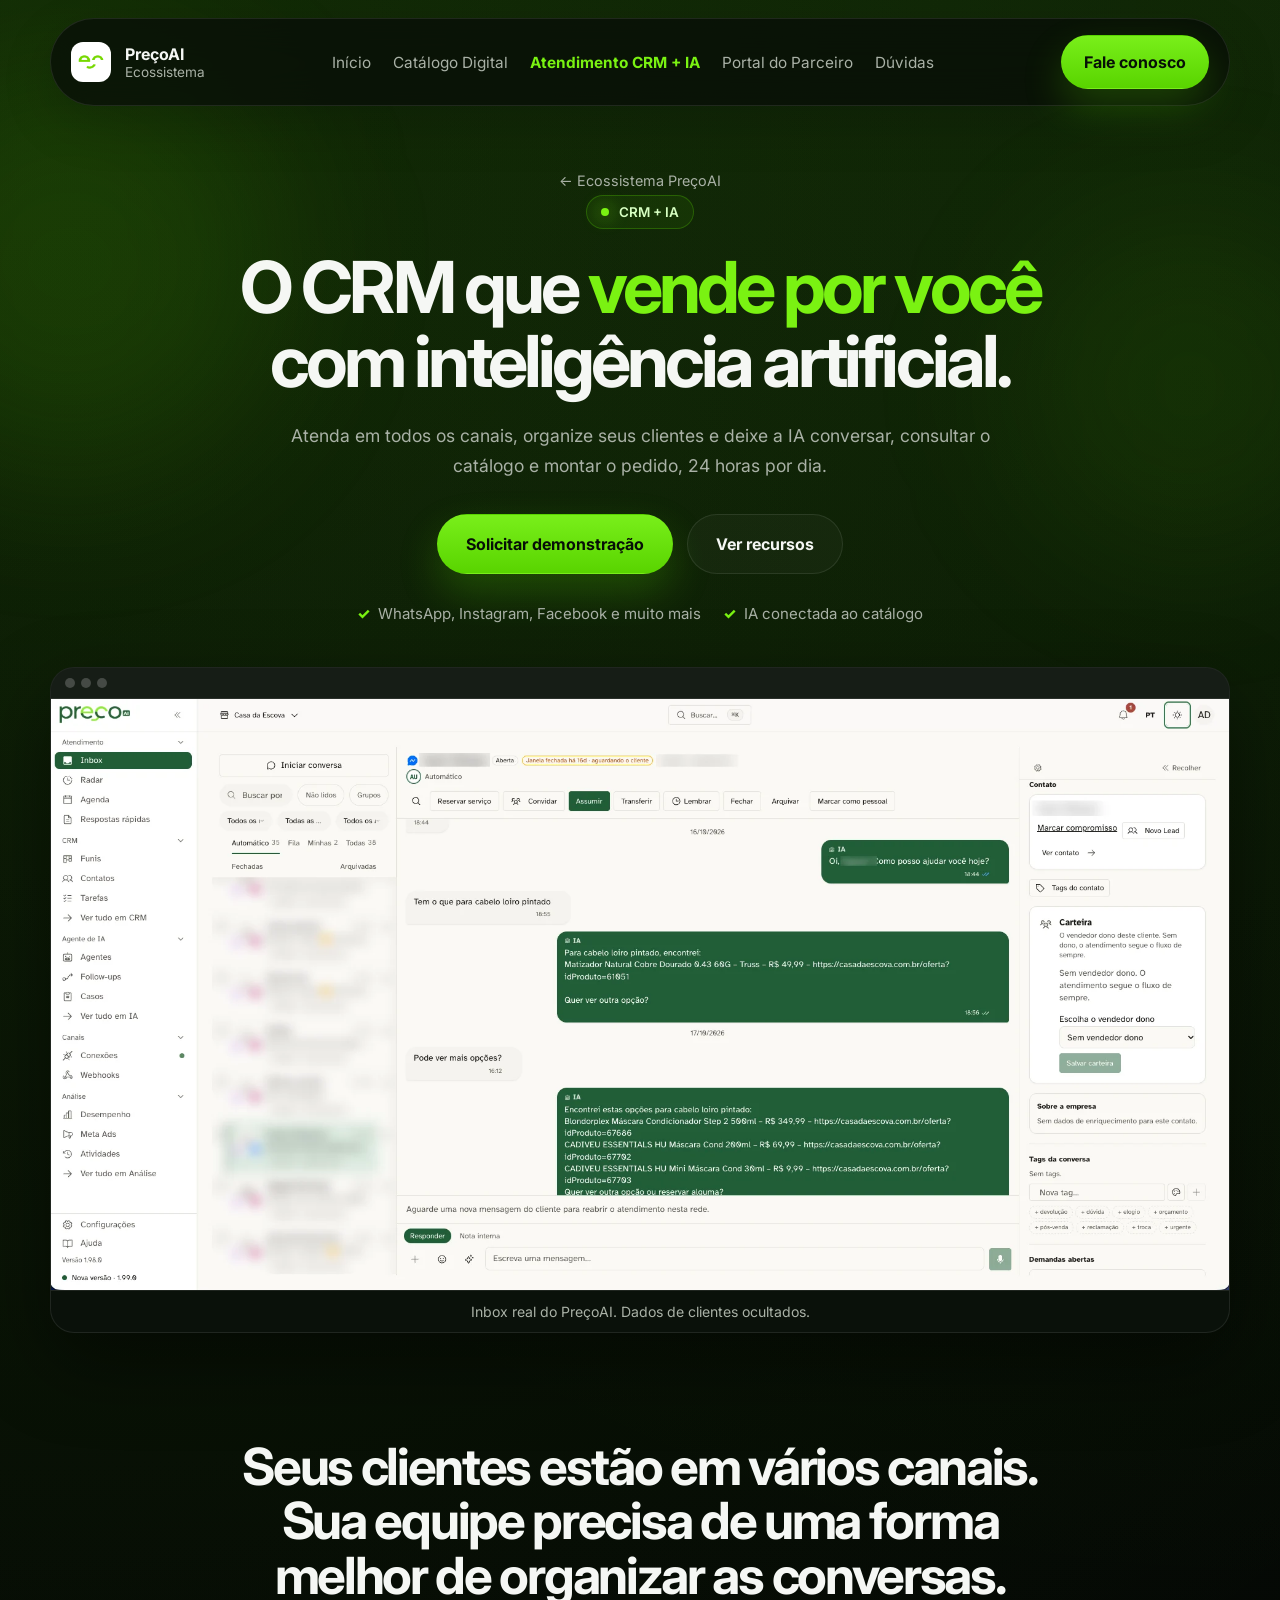
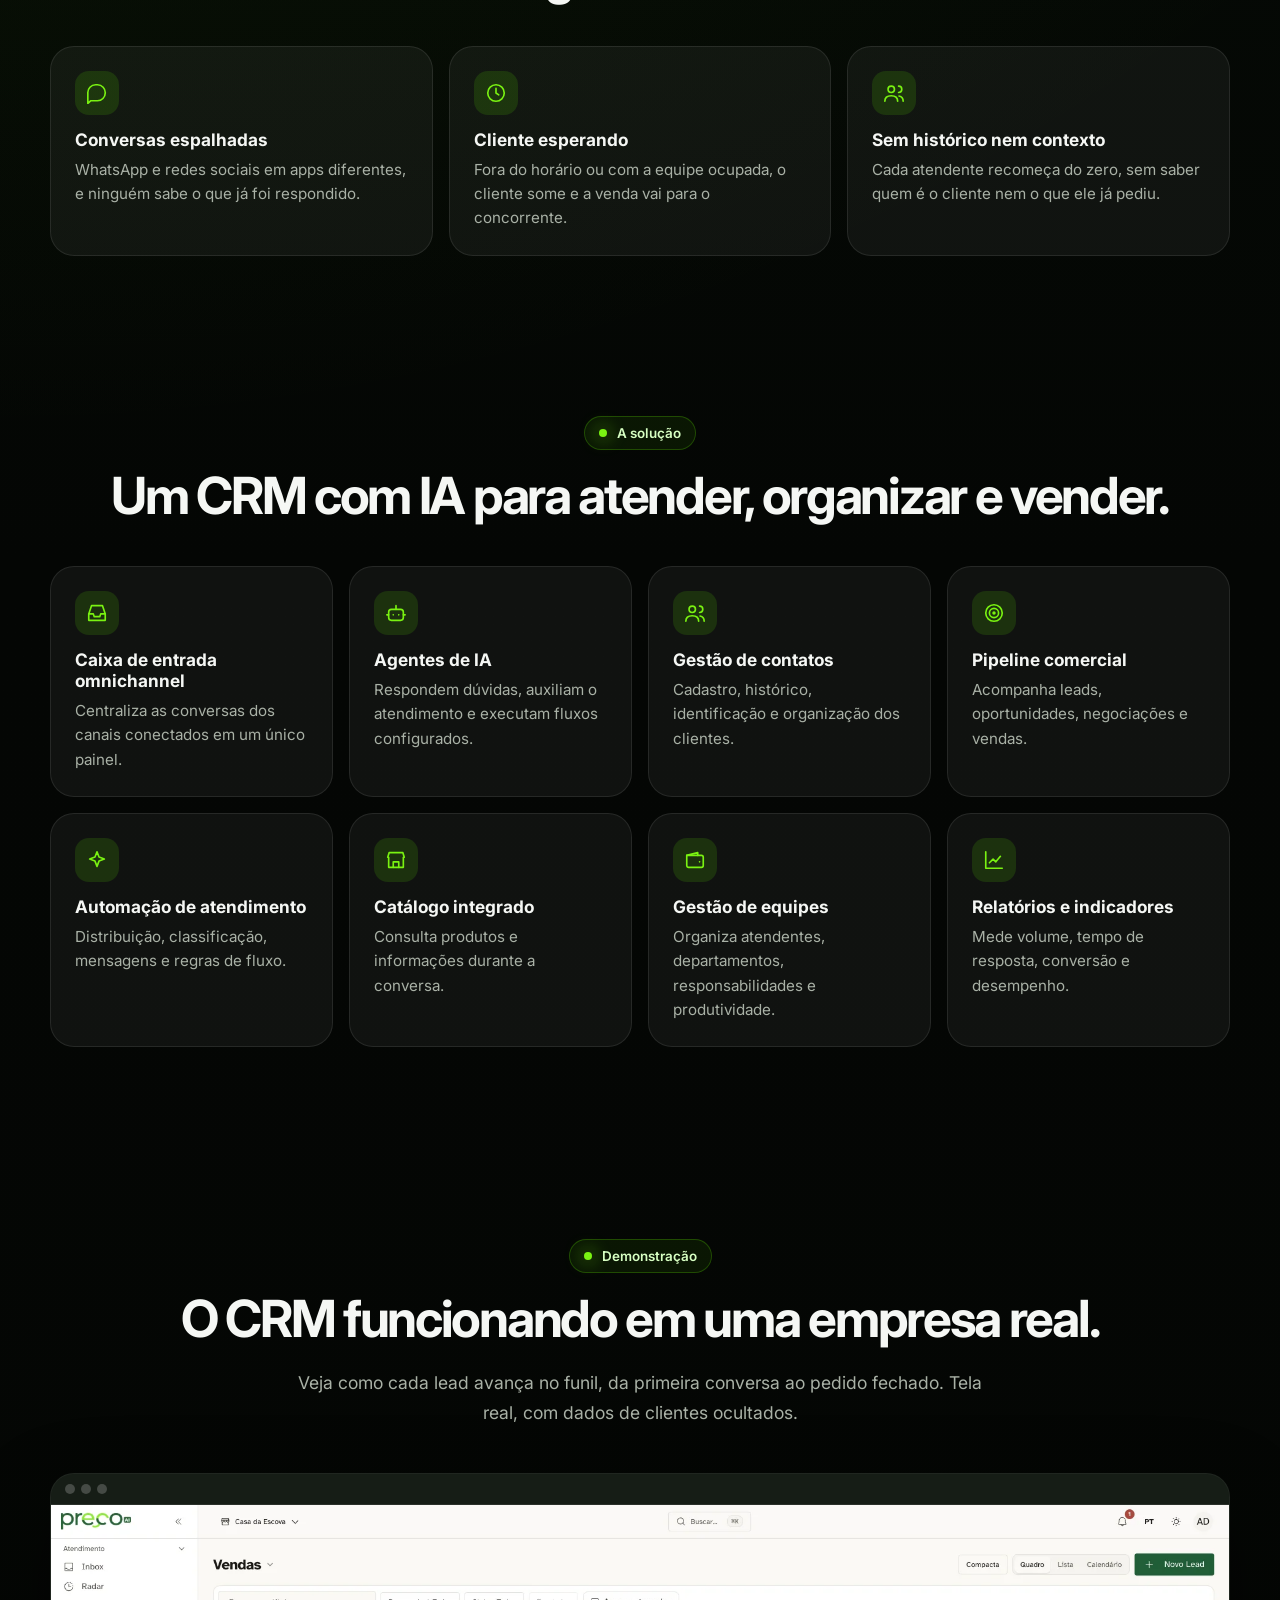
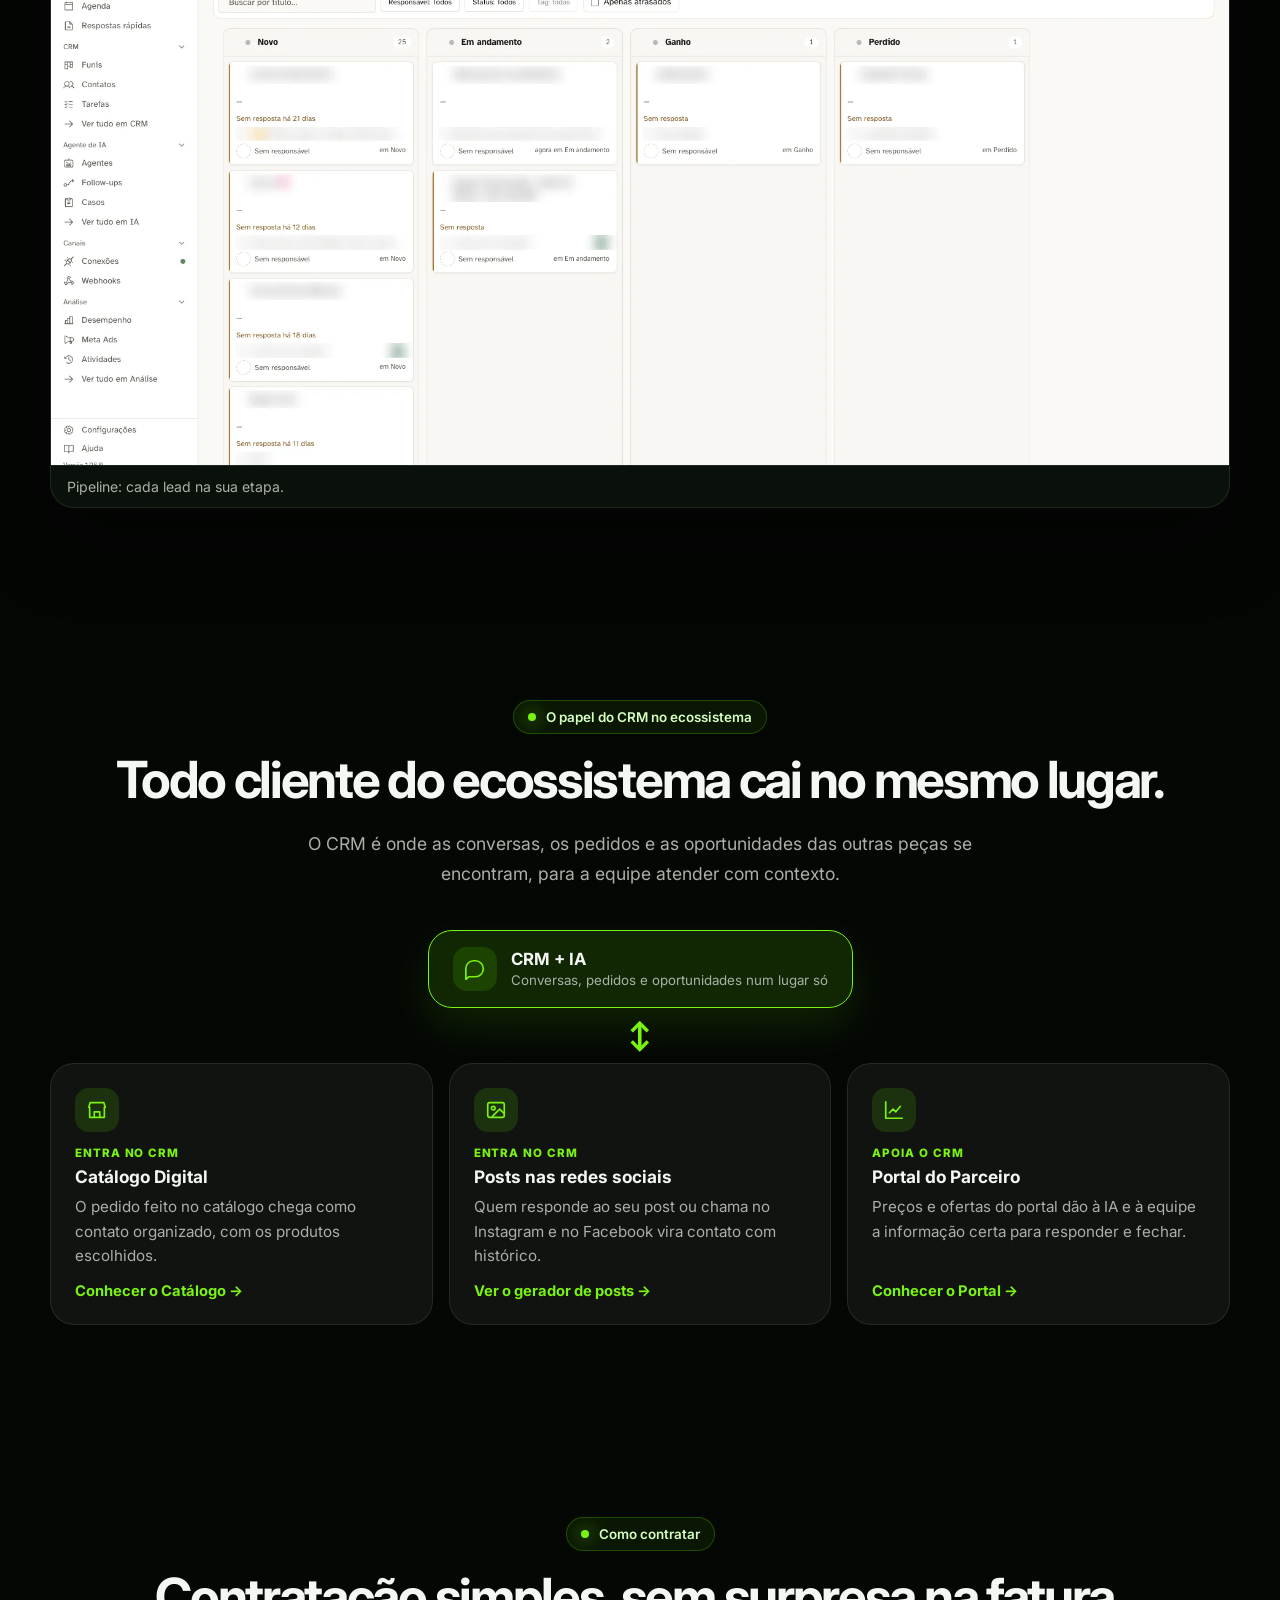
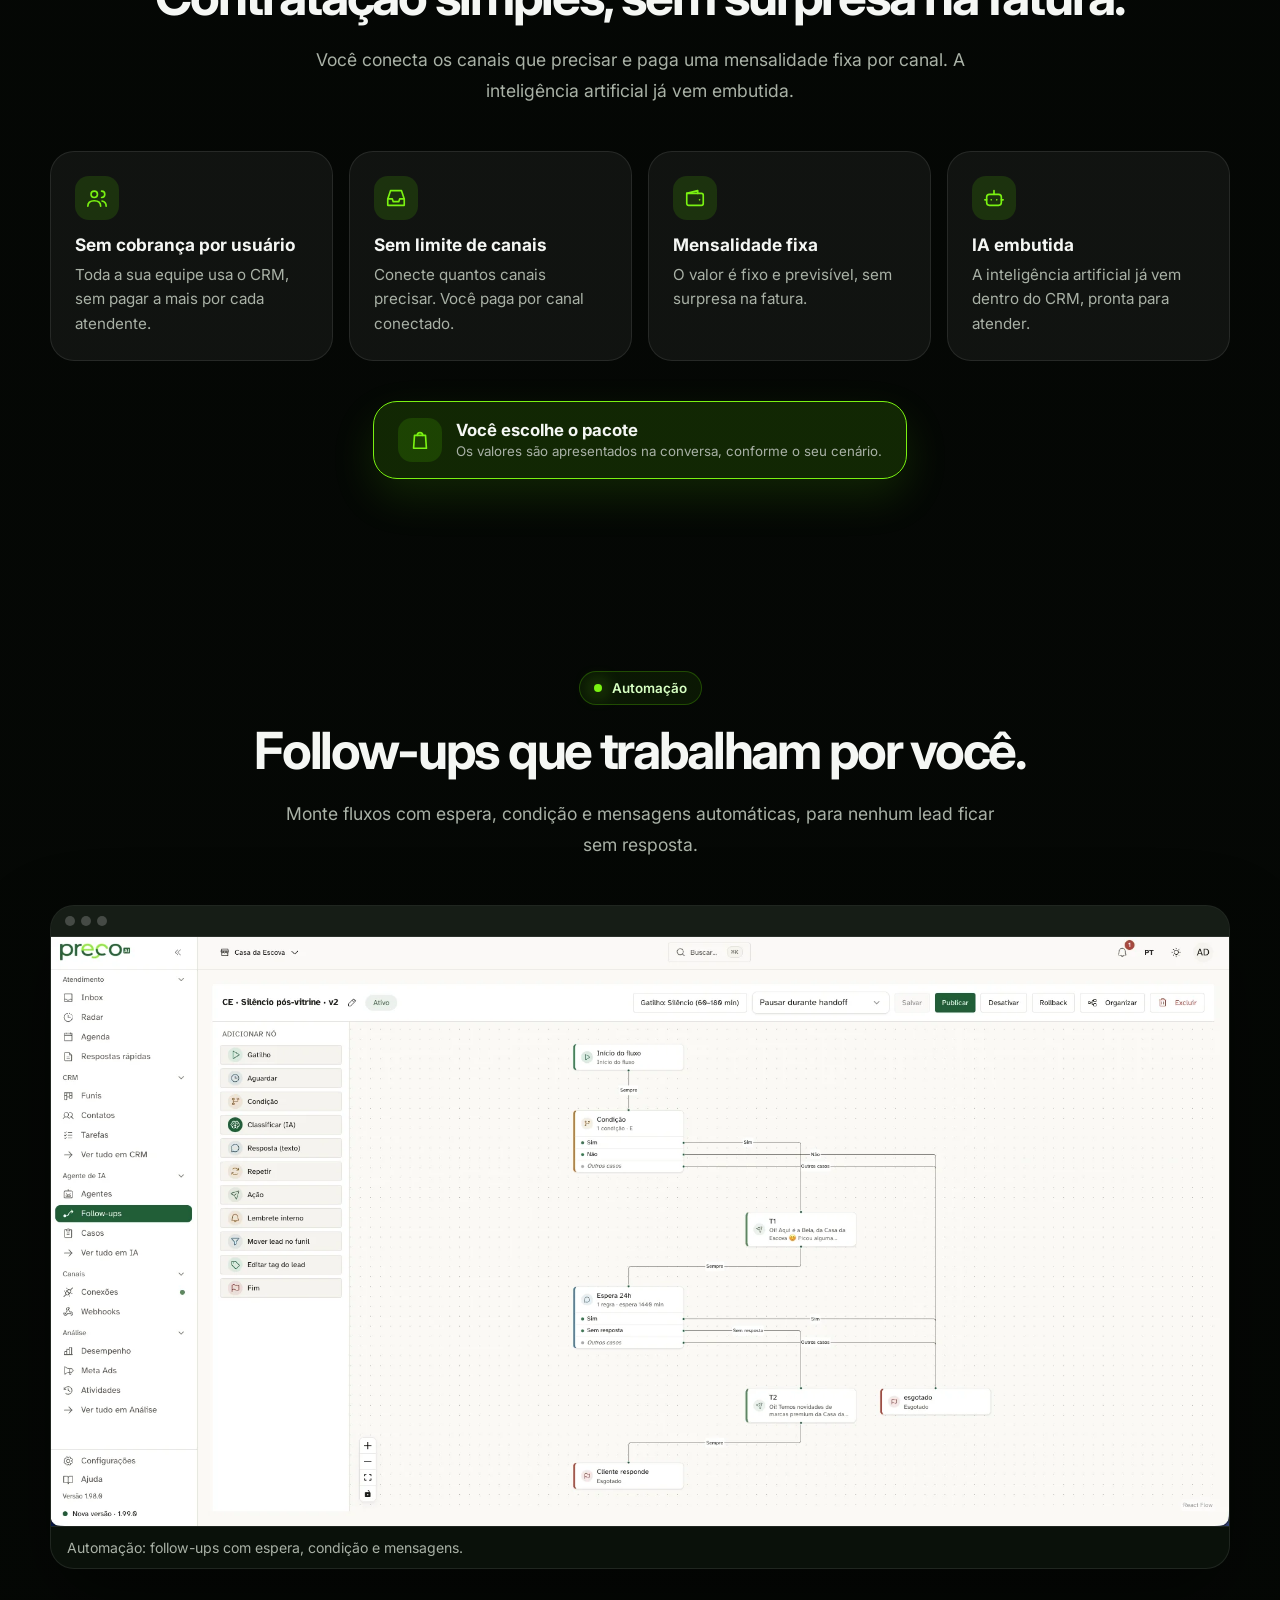
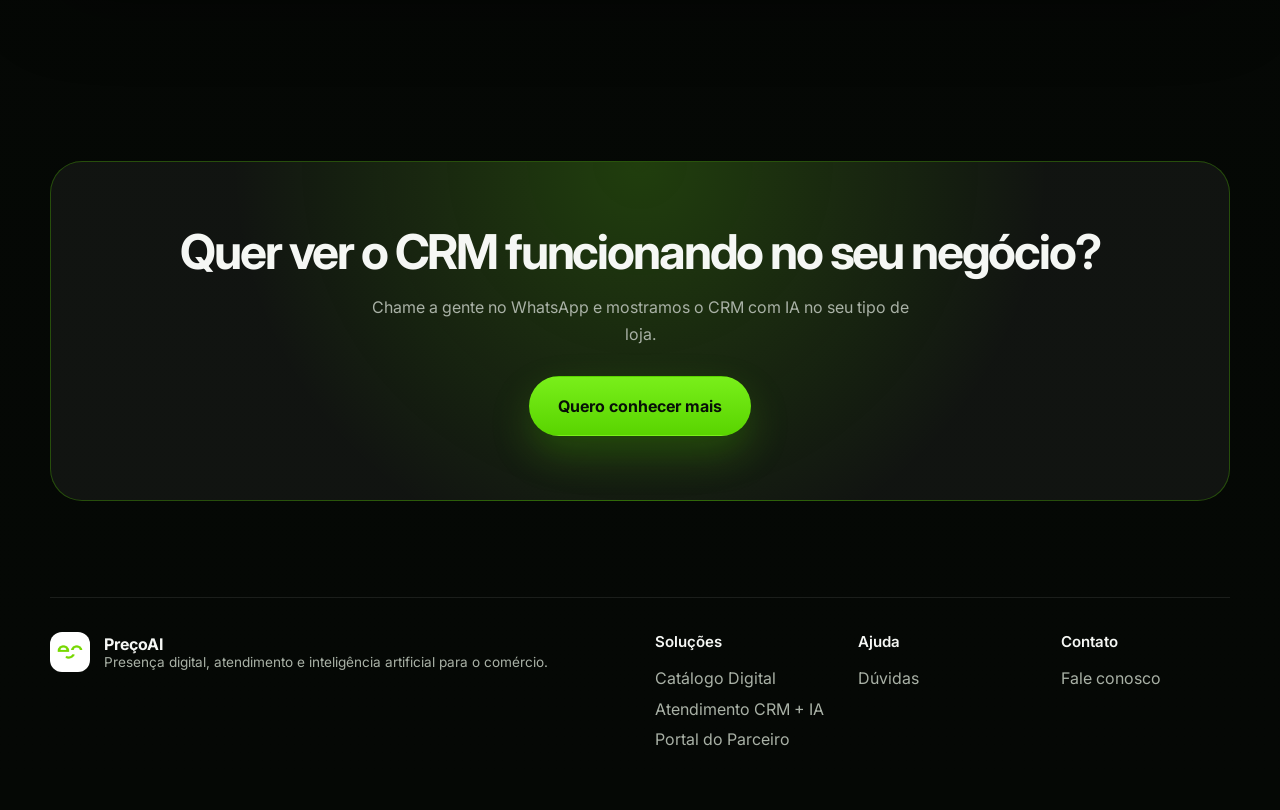
==== commit edcdc753: "Portal do Parceiro: foco no gerador de posts; renomeia precos.html para portal.html (com redirect); " ====
--- a/atendimento.html
+++ b/atendimento.html
@@ -24,7 +24,7 @@
           <div><strong>PreçoAI</strong><span>Ecossistema</span></div>
         </a>
         <button class="menu-toggle" type="button" aria-expanded="false" aria-controls="main-navigation">Menu</button>
-        <nav class="nav-links" id="main-navigation" aria-label="Navegação principal"><a href="./index.html">Início</a><a href="./catalogo.html">Catálogo Digital</a><a href="./atendimento.html" class="current" aria-current="page">Atendimento CRM + IA</a><a href="./precos.html">Portal do Parceiro</a><a href="./duvidas.html">Dúvidas</a></nav>
+        <nav class="nav-links" id="main-navigation" aria-label="Navegação principal"><a href="./index.html">Início</a><a href="./catalogo.html">Catálogo Digital</a><a href="./atendimento.html" class="current" aria-current="page">Atendimento CRM + IA</a><a href="./portal.html">Portal do Parceiro</a><a href="./duvidas.html">Dúvidas</a></nav>
         <a class="button button-primary topbar-cta" href="https://wa.me/5595984042260?text=Ol%C3%A1%2C%20quero%20solicitar%20uma%20demonstra%C3%A7%C3%A3o%20do%20CRM%20com%20IA%20do%20Pre%C3%A7oAI." target="_blank" rel="noreferrer">Fale conosco</a>
       </header>
       <main>
@@ -32,8 +32,8 @@
 <section class="eco-wrap eco-hero">
   <div class="reveal"><a class="crumb" href="./index.html">← Ecossistema PreçoAI</a><br/>
     <span class="eco-kicker"><span class="eyebrow-dot"></span>CRM + IA</span>
-    <h1 class="eco-h1">Transforme conversas em <span class="hl">oportunidades de negócio</span>.</h1>
-    <p class="eco-lead">Centralize seu atendimento, organize seus clientes e conecte sua equipe à inteligência artificial.</p>
+    <h1 class="eco-h1">O CRM que <span class="hl">vende por você</span> com inteligência artificial.</h1>
+    <p class="eco-lead">Atenda em todos os canais, organize seus clientes e deixe a IA conversar, consultar o catálogo e montar o pedido, 24 horas por dia.</p>
     <div class="hero-actions"><a class="button button-primary button-large" href="https://wa.me/5595984042260?text=Ol%C3%A1%2C%20quero%20solicitar%20uma%20demonstra%C3%A7%C3%A3o%20do%20CRM%20com%20IA%20do%20Pre%C3%A7oAI." target="_blank" rel="noreferrer">Solicitar demonstração</a><a class="button button-secondary button-large" href="#solucao">Ver recursos</a></div>
     <div class="eco-trust"><span>WhatsApp, Instagram, Facebook e muito mais</span><span>IA conectada ao catálogo</span></div>
   </div>
@@ -64,7 +64,7 @@
   <p class="eco-lead">O CRM é onde as conversas, os pedidos e as oportunidades das outras peças se encontram, para a equipe atender com contexto.</p></div>
   <div class="base-node reveal"><span class="eco-ico"><svg viewBox="0 0 24 24" aria-hidden="true"><path d="M21 12a8.5 8.5 0 0 1-8.5 8.5H5l-3 3V12A8.5 8.5 0 0 1 10.5 3h2A8.5 8.5 0 0 1 21 12Z"/></svg></span><div><b>CRM + IA</b><small>Conversas, pedidos e oportunidades num lugar só</small></div></div>
   <div class="base-arrow reveal" aria-hidden="true">↕</div>
-  <div class="feat-grid reveal" style="margin-top:0"><a class="feat feat-link" href="./catalogo.html"><span class="eco-ico"><svg viewBox="0 0 24 24" aria-hidden="true"><path d="M3 9l1.5-5h15L21 9"/><path d="M4 9v11h16V9"/><path d="M9 20v-6h6v6"/></svg></span><span class="feat-tag">Entra no CRM</span><h3>Catálogo Digital</h3><p>O pedido feito no catálogo chega como contato organizado, com os produtos escolhidos.</p><span class="more">Conhecer o Catálogo →</span></a><a class="feat feat-link" href="./precos.html#posts"><span class="eco-ico"><svg viewBox="0 0 24 24" aria-hidden="true"><rect x="3" y="4" width="18" height="16" rx="2"/><circle cx="9" cy="10" r="2"/><path d="m21 16-5-5-8 8"/></svg></span><span class="feat-tag">Entra no CRM</span><h3>Posts nas redes sociais</h3><p>Quem responde ao seu post ou chama no Instagram e no Facebook vira contato com histórico.</p><span class="more">Ver o gerador de posts →</span></a><a class="feat feat-link" href="./precos.html"><span class="eco-ico"><svg viewBox="0 0 24 24" aria-hidden="true"><path d="M3 3v18h18"/><path d="m7 15 4-4 3 3 5-6"/></svg></span><span class="feat-tag">Apoia o CRM</span><h3>Portal do Parceiro</h3><p>Preços e ofertas do portal dão à IA e à equipe a informação certa para responder e fechar.</p><span class="more">Conhecer o Portal →</span></a></div>
+  <div class="feat-grid reveal" style="margin-top:0"><a class="feat feat-link" href="./catalogo.html"><span class="eco-ico"><svg viewBox="0 0 24 24" aria-hidden="true"><path d="M3 9l1.5-5h15L21 9"/><path d="M4 9v11h16V9"/><path d="M9 20v-6h6v6"/></svg></span><span class="feat-tag">Entra no CRM</span><h3>Catálogo Digital</h3><p>O pedido feito no catálogo chega como contato organizado, com os produtos escolhidos.</p><span class="more">Conhecer o Catálogo →</span></a><a class="feat feat-link" href="./portal.html#posts"><span class="eco-ico"><svg viewBox="0 0 24 24" aria-hidden="true"><rect x="3" y="4" width="18" height="16" rx="2"/><circle cx="9" cy="10" r="2"/><path d="m21 16-5-5-8 8"/></svg></span><span class="feat-tag">Entra no CRM</span><h3>Posts nas redes sociais</h3><p>Quem responde ao seu post ou chama no Instagram e no Facebook vira contato com histórico.</p><span class="more">Ver o gerador de posts →</span></a><a class="feat feat-link" href="./portal.html"><span class="eco-ico"><svg viewBox="0 0 24 24" aria-hidden="true"><path d="M3 3v18h18"/><path d="m7 15 4-4 3 3 5-6"/></svg></span><span class="feat-tag">Apoia o CRM</span><h3>Portal do Parceiro</h3><p>Preços e ofertas do portal dão à IA e à equipe a informação certa para responder e fechar.</p><span class="more">Conhecer o Portal →</span></a></div>
 </section>
 
 <section class="eco-wrap eco-section">
@@ -91,7 +91,7 @@
       <footer class="footer">
         <div class="footer-brand"><img src="./assets/favicon-wg.png" alt="" /><div><strong>PreçoAI</strong><span>Presença digital, atendimento e inteligência artificial para o comércio.</span></div></div>
         <div class="footer-columns">
-          <div><span>Soluções</span><a href="./catalogo.html">Catálogo Digital</a><a href="./atendimento.html">Atendimento CRM + IA</a><a href="./precos.html">Portal do Parceiro</a></div>
+          <div><span>Soluções</span><a href="./catalogo.html">Catálogo Digital</a><a href="./atendimento.html">Atendimento CRM + IA</a><a href="./portal.html">Portal do Parceiro</a></div>
           <div><span>Ajuda</span><a href="./duvidas.html">Dúvidas</a></div>
           <div><span>Contato</span><a href="https://wa.me/5595984042260?text=Ol%C3%A1%2C%20quero%20falar%20com%20o%20Pre%C3%A7oAI." target="_blank" rel="noreferrer">Fale conosco</a></div>
         </div>
--- a/ecossistema.css
+++ b/ecossistema.css
@@ -263,3 +263,5 @@
 .feat-tag { margin-top: 14px; color: var(--accent-strong); font-size: .72rem; font-weight: 800; letter-spacing: .08em; text-transform: uppercase; }
 .feat-link h3 { margin-top: 6px; }
 .feat-link .more { margin-top: auto; padding-top: 14px; color: var(--accent-strong); font-weight: 700; font-size: .92rem; }
+@media (max-width: 760px) { .steps[style*="repeat(3"] { grid-template-columns: 1fr !important; } }
+.eco-hero .eco-h1, .eco-h2 { text-wrap: balance; }
